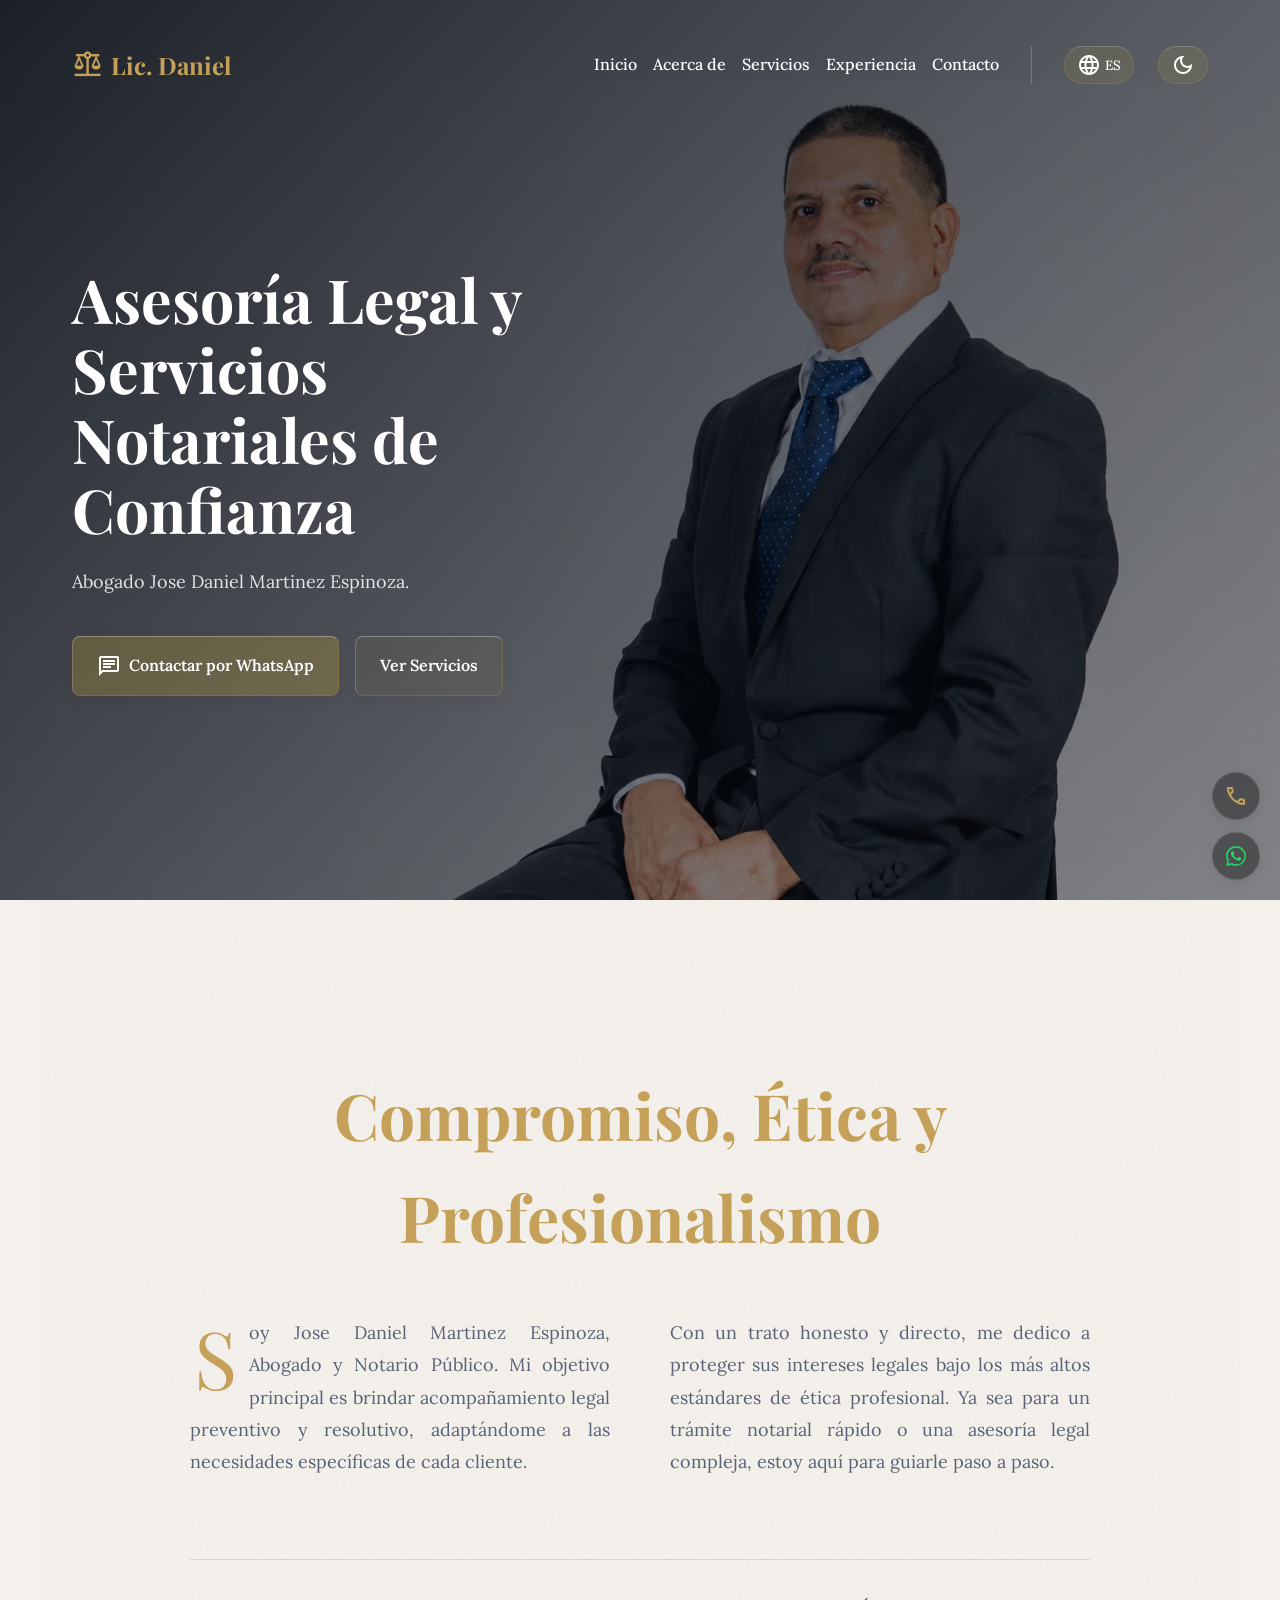
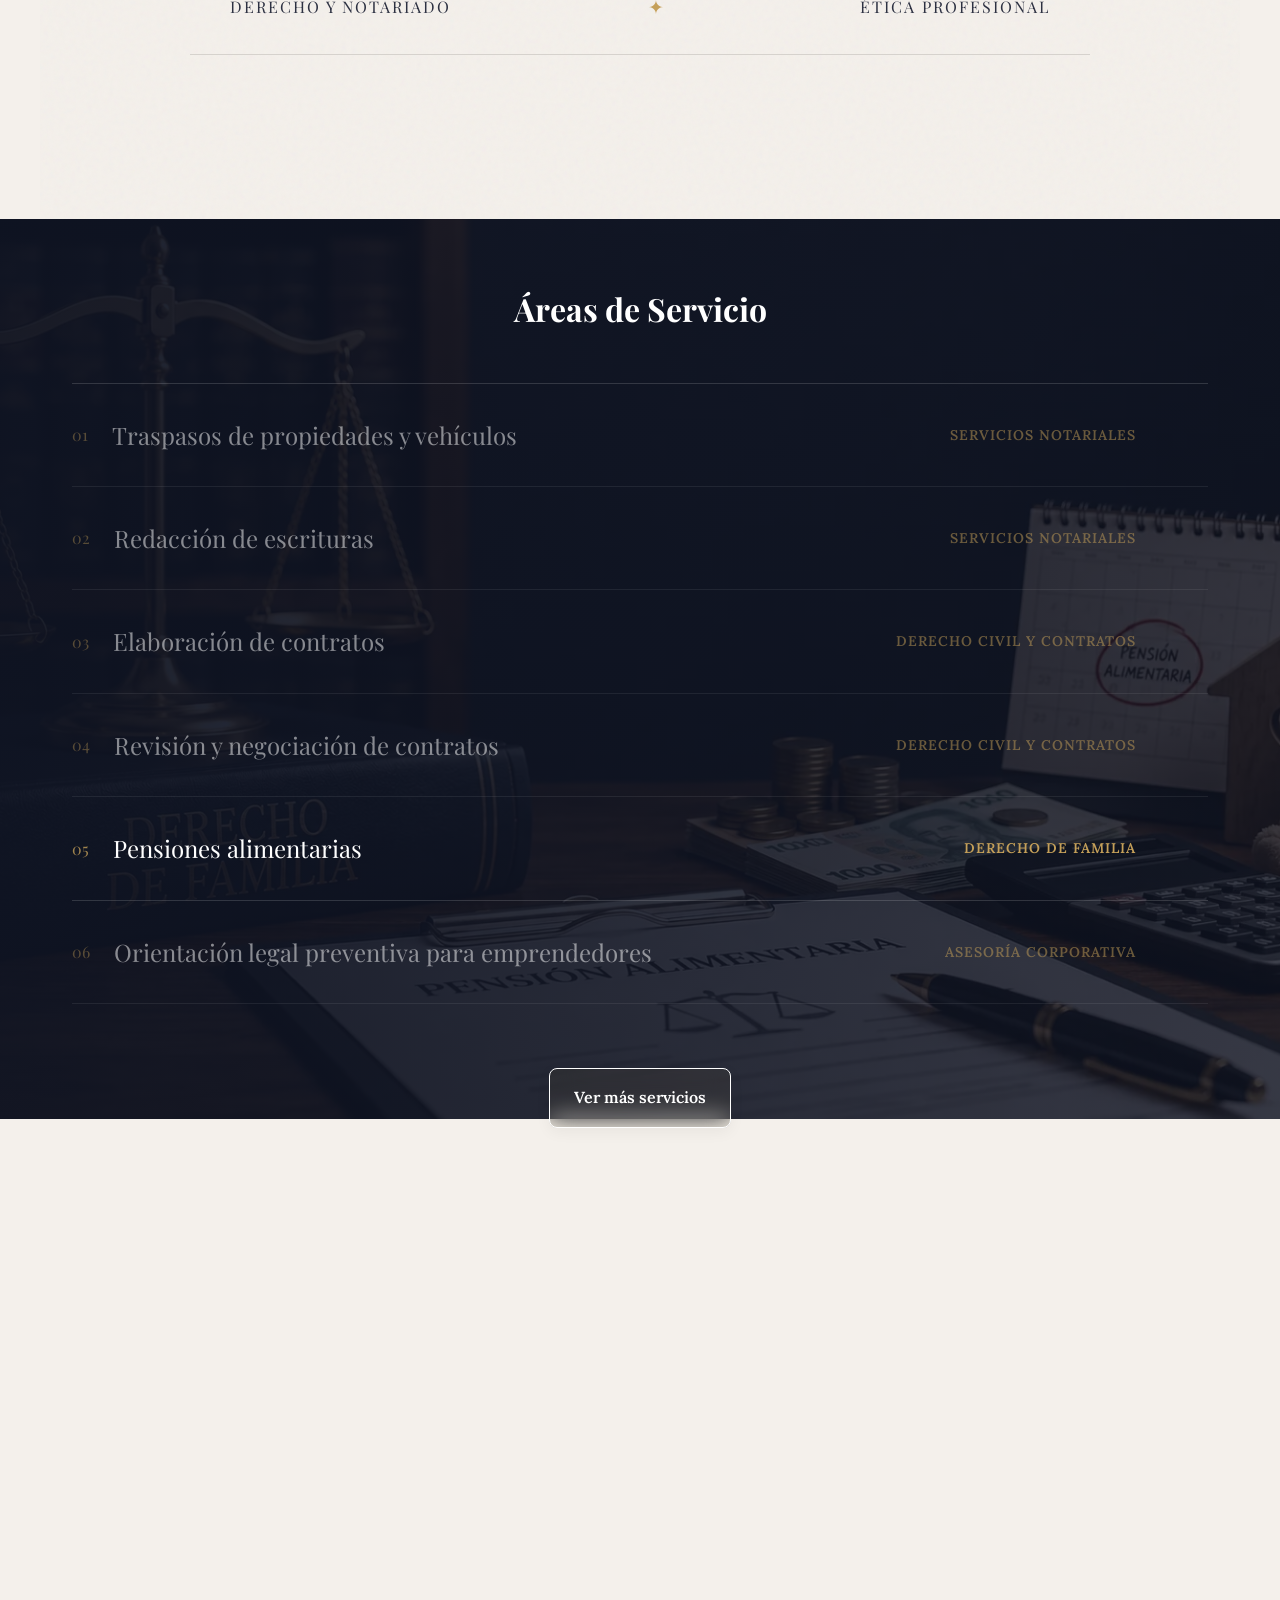
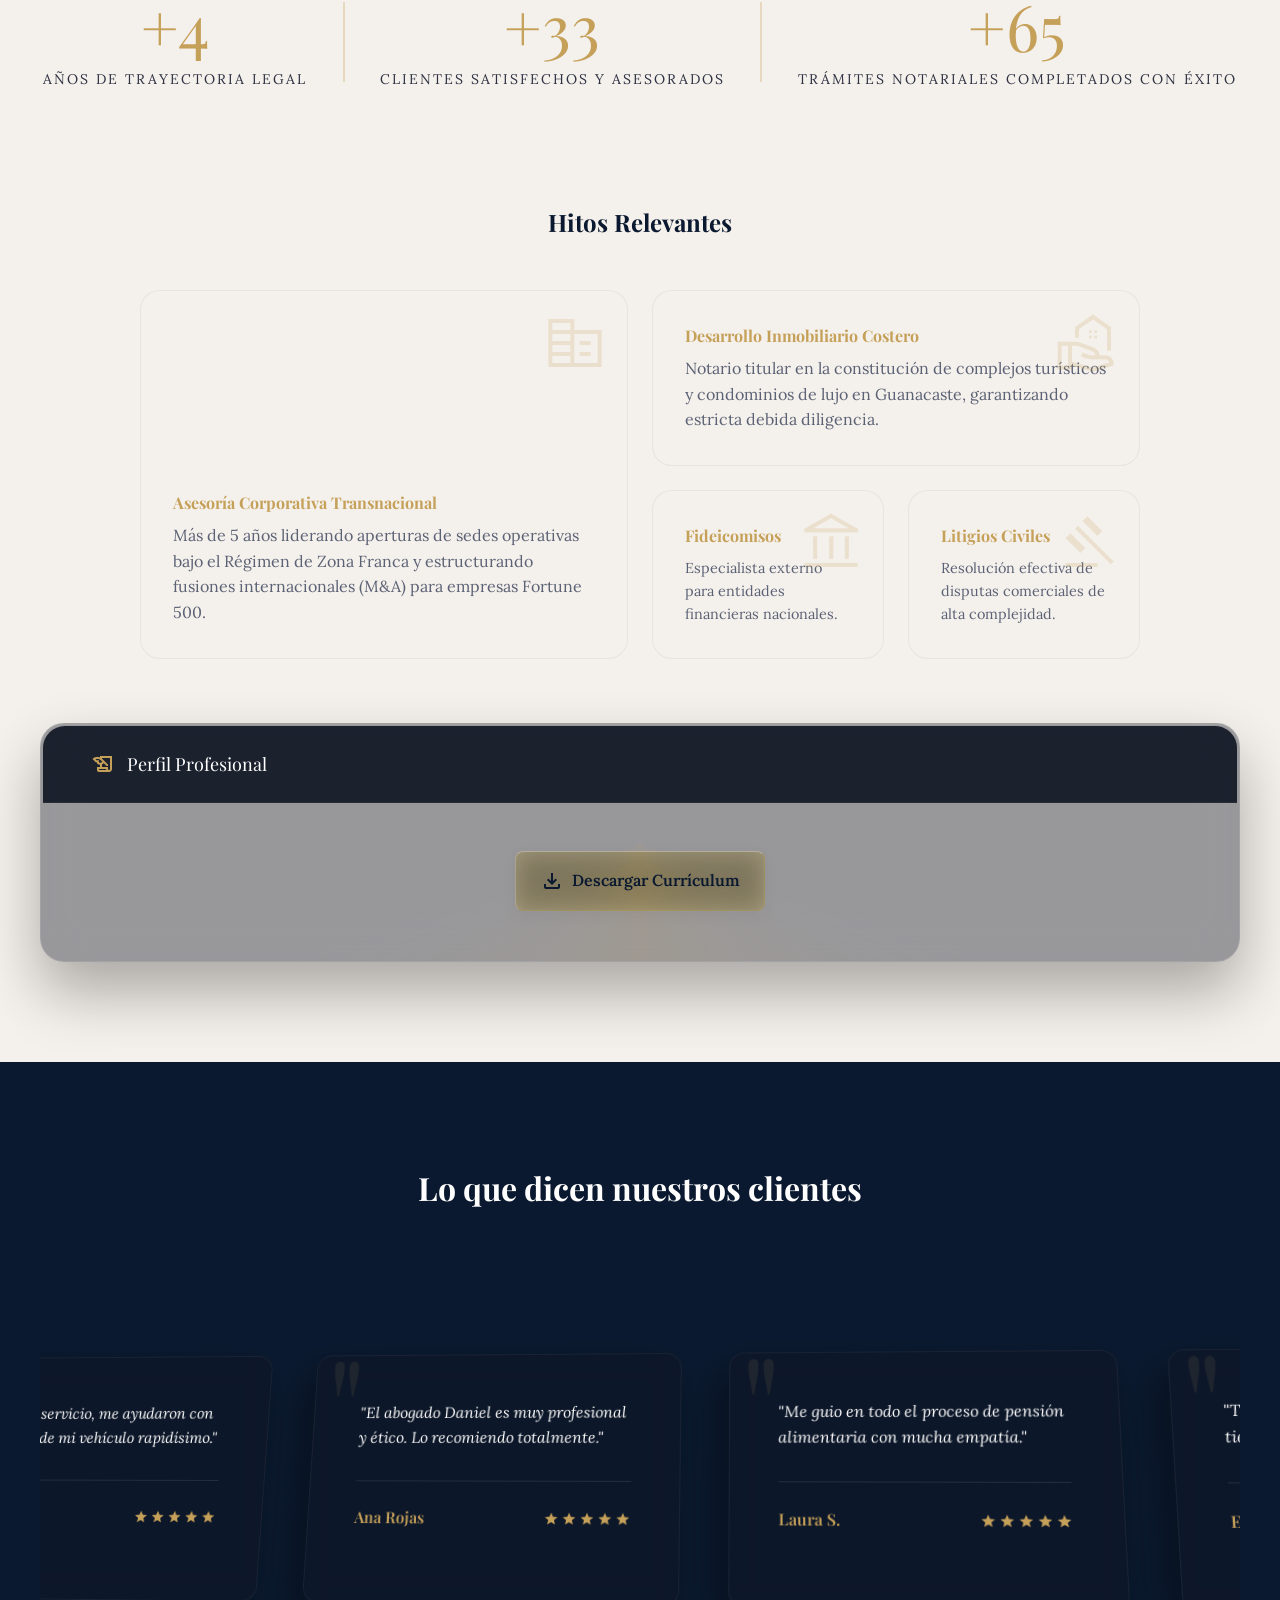
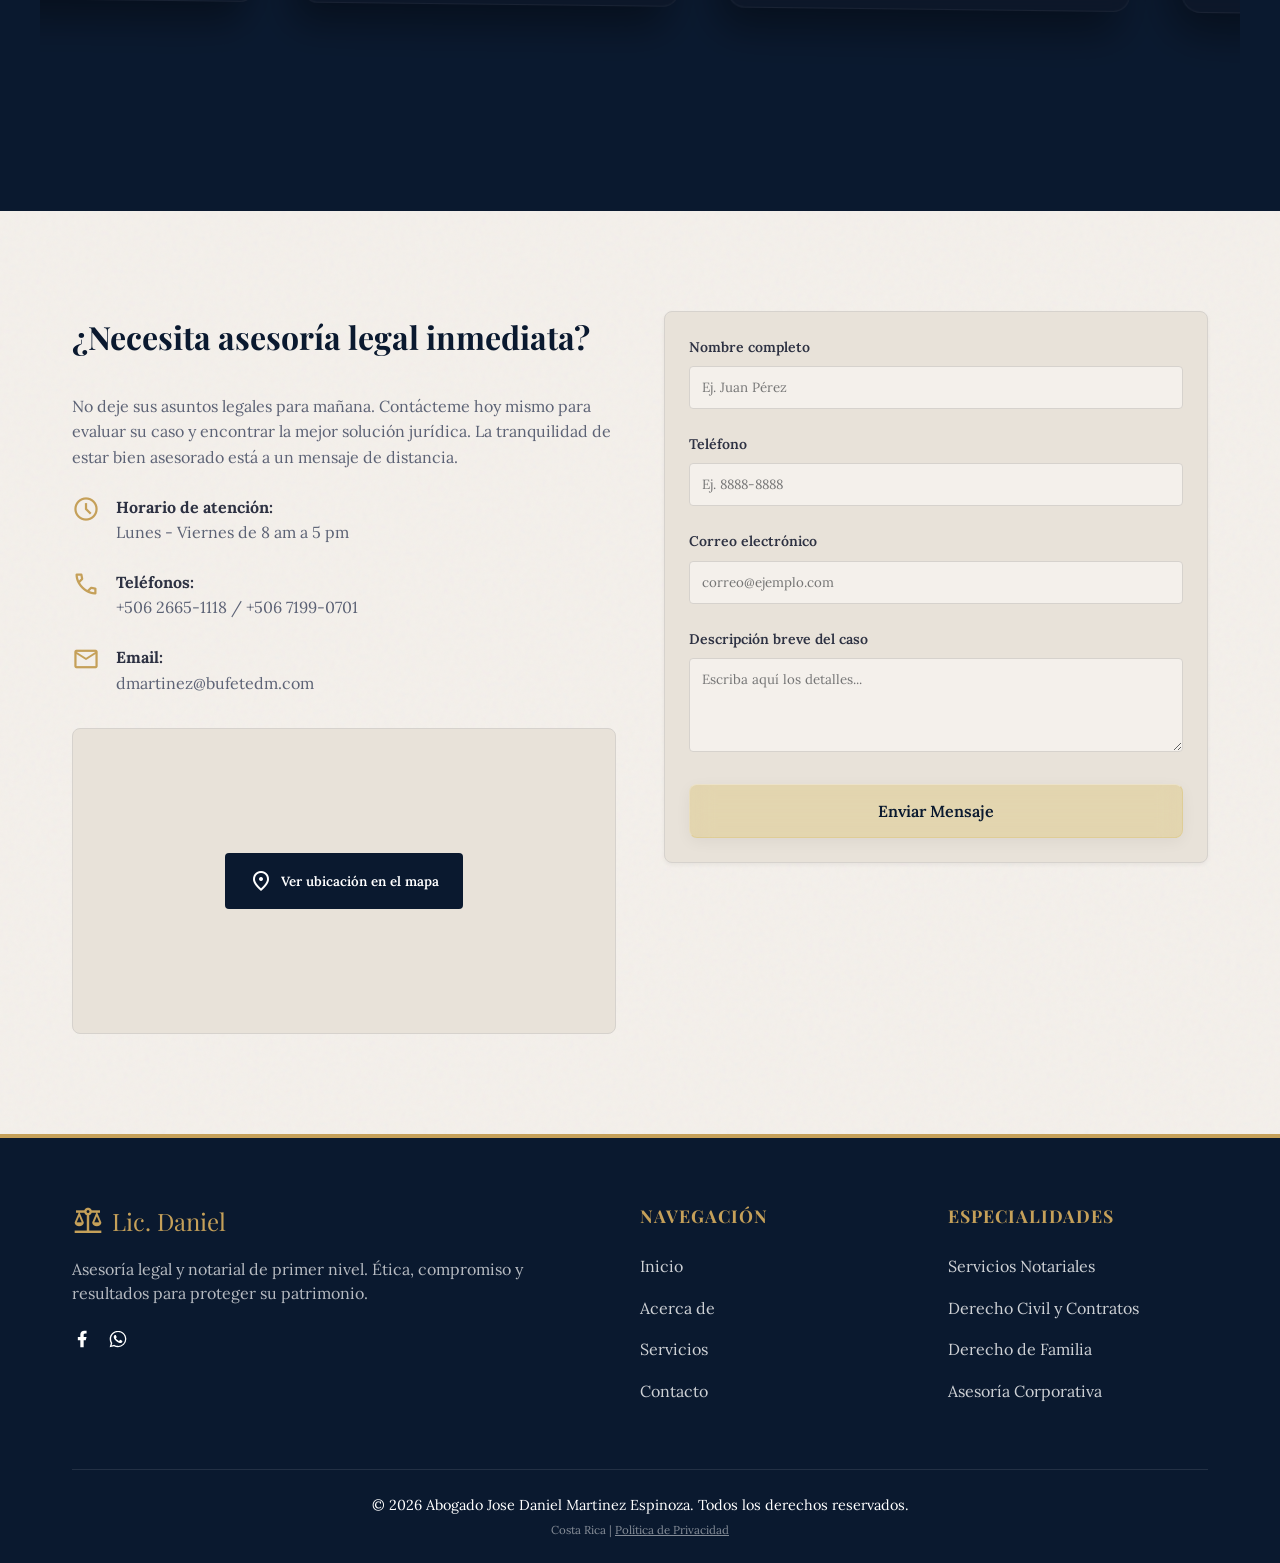
==== index.html @ 492fe818 "Corregir estrellitas de las reseñas para que salgan rellenas usando la fuente variable de Google Fon" ====
<!DOCTYPE html>
<html lang="es">

<head>
    <meta charset="UTF-8">
    <meta name="viewport" content="width=device-width, initial-scale=1.0">
    <title>Abogado Jose Daniel Martinez Espinoza | Asesoría Legal y Notariado</title>
    <meta name="description"
        content="Servicios legales y notariales en Costa Rica por el Abogado Jose Daniel Martinez Espinoza. Traspasos, escrituras, derecho civil y familia. ¡Contácteme!">

    <!-- Open Graph SEO -->
    <meta property="og:title" content="Abogado y Notario Jose Daniel Martinez Espinoza">
    <meta property="og:description"
        content="Proteja sus intereses legales con los más altos estándares de ética profesional. Contacte al Abogado Daniel Martinez.">
    <meta property="og:image"
        content="https://scontent.fsjo7-1.fna.fbcdn.net/v/t39.30808-6/474856702_8949769431736921_8229039322752511903_n.jpg?stp=dst-jpg_tt6&cstp=mx1125x1125&ctp=s1125x1125&_nc_cat=105&ccb=1-7&_nc_sid=6ee11a&_nc_ohc=Kv0HV882mikQ7kNvwFfyhOL&_nc_oc=AdqjPbt9KKECZo80kUgL-bbohjrknJ91vXPecjtyjXg7aLV1xp2Wb7c2aMDy4YSCLHNgRhJUH8GJaLsvr_KBJ7Ei&_nc_zt=23&_nc_ht=scontent.fsjo7-1.fna&_nc_gid=yaFBq7FsAvlXPokx6k9OfQ&_nc_ss=7b2a8&oh=00_Af9skig3BG_0HkrOuu82aLkBLot3b5RSE_-ttn14oAANYg&oe=6A446B80">
    <!-- Reemplazar con dominio final -->
    <meta property="og:url" content="https://nextwebsolucionescr.github.io/PaginaAbogadoDaniel1/">
    <meta property="og:type" content="website">

    <!-- Fonts: Playfair Display & Lora & Material Symbols -->
    <link rel="preconnect" href="https://fonts.googleapis.com">
    <link rel="preconnect" href="https://fonts.gstatic.com" crossorigin>
    <link
        href="https://fonts.googleapis.com/css2?family=Lora:wght@400;500;600;700&family=Playfair+Display:wght@400;500;600;700&display=swap"
        rel="stylesheet">
    <link rel="stylesheet"
        href="https://fonts.googleapis.com/css2?family=Material+Symbols+Outlined:opsz,wght,FILL,GRAD@24,400,0..1,0" />

    <!-- CSS -->
    <link rel="stylesheet" href="css/styles.css?v=40">
</head>

<body>
    <!-- Header / Navbar -->
    <header class="header">
        <div class="header__container container">
            <a href="index.html" class="header__logo">
                <span class="material-symbols-outlined logo-icon">balance</span>
                <span class="logo-text">Lic. Daniel</span>
            </a>

            <button class="header__menu-btn" id="mobile-menu-btn" aria-label="Abrir menú">
                <span class="material-symbols-outlined">menu</span>
            </button>

            <nav class="nav" id="main-nav">
                <ul class="nav__list">
                    <li class="nav__item"><a href="#inicio" class="nav__link" data-i18n="nav_home">Inicio</a></li>
                    <li class="nav__item"><a href="#acerca" class="nav__link" data-i18n="nav_about">Acerca de</a></li>
                    <li class="nav__item"><a href="#servicios" class="nav__link" data-i18n="nav_services">Servicios</a>
                    </li>
                    <li class="nav__item"><a href="#experiencia" class="nav__link"
                            data-i18n="nav_experience">Experiencia</a></li>
                    <li class="nav__item"><a href="#contacto" class="nav__link" data-i18n="nav_contact">Contacto</a>
                    </li>
                </ul>

                <div class="nav__controls">
                    <button class="btn-icon" id="lang-toggle" aria-label="Cambiar Idioma">
                        <span class="material-symbols-outlined">language</span>
                        <span class="lang-text" id="lang-text-display">ES</span>
                    </button>
                    <button class="btn-icon" id="theme-toggle" aria-label="Cambiar Tema">
                        <span class="material-symbols-outlined theme-icon" id="theme-icon">light_mode</span>
                    </button>
                </div>
            </nav>
        </div>
    </header>

    <main>
        <!-- Hero Section (Glassmorphism App Style) -->
        <section id="inicio" class="hero glass-hero">
            <div class="glass-hero__bg">
                <img src="resources/image/abogado.webp" alt="Abogado Jose Daniel Martinez Espinoza"
                    class="glass-hero__image">
                <div class="glass-hero__overlay"></div>
            </div>

            <div class="container glass-hero__container">
                <div class="glass-hero__card">
                    <h1 class="hero__title" data-i18n="hero_title">Asesoría Legal y Servicios Notariales de Confianza
                    </h1>
                    <p class="hero__subtitle" data-i18n="hero_subtitle">Abogado Jose Daniel Martinez Espinoza.</p>
                    <div class="hero__actions">
                        <a href="https://wa.me/50671990701?text=Hola,%20necesito%20asesor%C3%ADa%20legal."
                            target="_blank" class="btn btn--primary btn--whatsapp">
                            <span class="material-symbols-outlined">chat</span>
                            <span data-i18n="btn_whatsapp">Contactar por WhatsApp</span>
                        </a>
                        <a href="servicios.html" class="btn btn--outline" data-i18n="btn_view_services">Ver
                            Servicios</a>
                    </div>
                </div>
            </div>
        </section>

        <!-- Acerca de -->
        <section id="acerca" class="about section container">
            <div class="about__editorial">
                <h2 class="editorial__title reveal" data-i18n="about_title">Compromiso, Ética y Profesionalismo</h2>

                <div class="editorial__content reveal reveal-delay-1">
                    <p class="drop-cap" data-i18n="about_text_1">Soy Jose Daniel Martinez Espinoza, Abogado y Notario
                        Público. Mi objetivo principal es brindar acompañamiento legal preventivo y resolutivo,
                        adaptándome a las necesidades específicas de cada cliente.</p>
                    <p data-i18n="about_text_2">Con un trato honesto y directo, me dedico a proteger sus intereses
                        legales bajo los más altos estándares de ética profesional. Ya sea para un trámite notarial
                        rápido o una asesoría legal compleja, estoy aquí para guiarle paso a paso.</p>
                </div>

                <div class="editorial__footer reveal reveal-delay-2">
                    <span class="editorial__value" data-i18n="about_stat_1_desc">Especialidad en Derecho y
                        Notariado</span>
                    <span class="editorial__separator">✦</span>
                    <span class="editorial__value" data-i18n="about_stat_2_desc">Ética Profesional Absoluta</span>
                </div>
            </div>
        </section>

        <!-- Servicios (Preview) -->
        <section id="servicios" class="services section" style="position: relative; background-color: var(--color-bg);">

            <!-- Contenedor del fondo cambiante (Scroll) -->
            <div class="services-bg-container">
                <img src="resources/image/ServiciosNotariales-TraspasoDePropiedadesYVehiculos.webp" id="bg-01"
                    class="services-bg active" loading="lazy">
                <img src="resources/image/ServiciosNotariales-RedacciónDeEscrituras.webp" id="bg-02" class="services-bg"
                    loading="lazy">
                <img src="resources/image/DerechoCivilYContratos-ElaboraciónDeContratos.webp" id="bg-03"
                    class="services-bg" loading="lazy">
                <img src="resources/image/DerechoCivilYContratos-RevisiónYNegociaciónDeContratos.webp" id="bg-04"
                    class="services-bg" loading="lazy">
                <img src="resources/image/DerechoDeFamilia-Pensiones-Alimentarias.webp" id="bg-05" class="services-bg"
                    loading="lazy">
                <img src="resources/image/AsesoriaCorporativa-OrientaciónLegalPreventivaParaEmprendedores.webp"
                    id="bg-06" class="services-bg" loading="lazy">
                <div class="services-bg-overlay"></div>
            </div>

            <div class="container" style="position: relative; z-index: 2;">
                <h2 class="section__title text-center" data-i18n="services_title" style="color: #FFF;">Áreas de Servicio
                </h2>

                <div class="services-list" id="featured-services-container">

                    <div class="service-row reveal" data-bg-target="bg-01" onclick="openServiceModal('notarial_1')">
                        <span class="service-row__num">01</span>
                        <h3 class="service-row__title" data-i18n="serv_notarial_1_title">Traspasos de propiedades y
                            vehículos</h3>
                        <span class="service-row__category" data-i18n="cat_notarial">Servicios Notariales</span>
                        <span class="material-symbols-outlined service-row__arrow">arrow_forward</span>
                    </div>

                    <div class="service-row reveal" data-bg-target="bg-02" onclick="openServiceModal('notarial_2')">
                        <span class="service-row__num">02</span>
                        <h3 class="service-row__title" data-i18n="serv_notarial_2_title">Redacción de escrituras</h3>
                        <span class="service-row__category" data-i18n="cat_notarial">Servicios Notariales</span>
                        <span class="material-symbols-outlined service-row__arrow">arrow_forward</span>
                    </div>

                    <div class="service-row reveal" data-bg-target="bg-03" onclick="openServiceModal('civil_1')">
                        <span class="service-row__num">03</span>
                        <h3 class="service-row__title" data-i18n="serv_civil_1_title">Elaboración de contratos</h3>
                        <span class="service-row__category" data-i18n="cat_civil">Derecho Civil y Contratos</span>
                        <span class="material-symbols-outlined service-row__arrow">arrow_forward</span>
                    </div>

                    <div class="service-row reveal" data-bg-target="bg-04" onclick="openServiceModal('civil_2')">
                        <span class="service-row__num">04</span>
                        <h3 class="service-row__title" data-i18n="serv_civil_2_title">Revisión y negociación de
                            contratos</h3>
                        <span class="service-row__category" data-i18n="cat_civil">Derecho Civil y Contratos</span>
                        <span class="material-symbols-outlined service-row__arrow">arrow_forward</span>
                    </div>

                    <div class="service-row reveal" data-bg-target="bg-05" onclick="openServiceModal('familia_1')">
                        <span class="service-row__num">05</span>
                        <h3 class="service-row__title" data-i18n="serv_familia_1_title">Pensiones alimentarias</h3>
                        <span class="service-row__category" data-i18n="cat_family">Derecho de Familia</span>
                        <span class="material-symbols-outlined service-row__arrow">arrow_forward</span>
                    </div>

                    <div class="service-row reveal" data-bg-target="bg-06" onclick="openServiceModal('corporativa_1')">
                        <span class="service-row__num">06</span>
                        <h3 class="service-row__title" data-i18n="serv_corp_1_title">Orientación legal para
                            emprendedores</h3>
                        <span class="service-row__category" data-i18n="cat_corporate">Asesoría Corporativa</span>
                        <span class="material-symbols-outlined service-row__arrow">arrow_forward</span>
                    </div>

                </div>

                <div class="text-center"
                    style="margin-top: var(--spacing-2xl); margin-bottom: 30vh; padding-bottom: var(--spacing-xl);">
                    <a href="servicios.html" class="btn btn--primary btn--outline" data-i18n="btn_more_services"
                        style="border-color: #FFF; color: #FFF;">Ver más servicios</a>
                </div>
            </div>
        </section>

        <!-- Experiencia -->
        <section id="experiencia" class="experience section container">

            <div class="experience__stats-row reveal" id="counters-section">
                <div class="stat-item">
                    <span class="stat-item__number">+<span class="count" data-target="10">0</span></span>
                    <span class="stat-item__text" data-i18n="exp_years">Años de Trayectoria Legal</span>
                </div>
                <div class="stat-separator"></div>
                <div class="stat-item">
                    <span class="stat-item__number">+<span class="count" data-target="100">0</span></span>
                    <span class="stat-item__text" data-i18n="exp_clients">Clientes Satisfechos y Asesorados</span>
                </div>
                <div class="stat-separator"></div>
                <div class="stat-item">
                    <span class="stat-item__number">+<span class="count" data-target="200">0</span></span>
                    <span class="stat-item__text" data-i18n="exp_cases">Trámites Notariales Completados con Éxito</span>
                </div>
            </div>

            <!-- Experiencia Estilo Bento Grid -->
            <div class="bento-experience reveal reveal-delay-1" style="margin: var(--spacing-2xl) 0;">
                <h3 class="section__title text-center" style="font-size: var(--text-xl); margin-bottom: var(--spacing-xl);" data-i18n="exp_bento_title">Hitos Relevantes</h3>
                
                <div class="bento-grid">
                    <!-- Tarjeta Grande -->
                    <div class="bento-card bento-card--large">
                        <div class="bento-icon"><span class="material-symbols-outlined">corporate_fare</span></div>
                        <h4 style="color: var(--color-accent); margin-bottom: 8px;" data-i18n="exp_bento_corp_title">Asesoría Corporativa Transnacional</h4>
                        <p style="color: var(--color-text-muted);" data-i18n="exp_bento_corp_desc">Más de 5 años liderando aperturas de sedes operativas bajo el Régimen de Zona Franca y estructurando fusiones internacionales (M&A) para empresas Fortune 500.</p>
                    </div>

                    <!-- Tarjeta Mediana -->
                    <div class="bento-card bento-card--medium">
                        <div class="bento-icon"><span class="material-symbols-outlined">real_estate_agent</span></div>
                        <h4 style="color: var(--color-accent); margin-bottom: 8px;" data-i18n="exp_bento_real_title">Desarrollo Inmobiliario Costero</h4>
                        <p style="color: var(--color-text-muted);" data-i18n="exp_bento_real_desc">Notario titular en la constitución de complejos turísticos y condominios de lujo en Guanacaste, garantizando estricta debida diligencia.</p>
                    </div>

                    <!-- Tarjetas Pequeñas -->
                    <div class="bento-card bento-card--small">
                        <div class="bento-icon"><span class="material-symbols-outlined">account_balance</span></div>
                        <h4 style="color: var(--color-accent); margin-bottom: 8px;" data-i18n="exp_bento_bank_title">Fideicomisos</h4>
                        <p style="color: var(--color-text-muted); font-size: 0.9em;" data-i18n="exp_bento_bank_desc">Especialista externo para entidades financieras nacionales.</p>
                    </div>

                    <div class="bento-card bento-card--small">
                        <div class="bento-icon"><span class="material-symbols-outlined">gavel</span></div>
                        <h4 style="color: var(--color-accent); margin-bottom: 8px;" data-i18n="exp_bento_lit_title">Litigios Civiles</h4>
                        <p style="color: var(--color-text-muted); font-size: 0.9em;" data-i18n="exp_bento_lit_desc">Resolución efectiva de disputas comerciales de alta complejidad.</p>
                    </div>
                </div>
            </div>

            <div class="experience__pdf-wrapper reveal reveal-delay-2">
                <div class="glass-document">
                    <div class="glass-document__header">
                        <span class="material-symbols-outlined glass-document__icon">history_edu</span>
                        <h3 class="glass-document__title" data-i18n="exp_profile">Perfil Profesional</h3>
                    </div>
                    <div class="text-center" style="padding: var(--spacing-xl) 0; position: relative; z-index: 1;">
                        <a href="resources/pdflinkdin/Profile.pdf" target="_blank" class="btn btn--primary"
                            style="display: inline-flex; align-items: center; gap: 8px;"
                            data-i18n="btn_download_cv">
                            <span class="material-symbols-outlined">download</span>
                            Descargar Currículum
                        </a>
                    </div>
                </div>
            </div>
        </section>

        <!-- Testimonios -->
        <section class="testimonials section bg-dark text-white">
            <div class="container">
                <h2 class="section__title text-center" data-i18n="testimonials_title" style="color: white;">Lo que dicen
                    nuestros clientes</h2>
            </div>

            <!-- El slider va fuera del container para ser verdaderamente full-width sin verse recortado por overflow: hidden -->
            <div class="testimonials__slider container-3d">
                <div class="testimonials__3d-wrapper">
                    <div class="testimonials__track" id="testimonial-track">
                        <!-- Generados dinamicamente por JS -->
                    </div>
                </div>
            </div>
        </section>

        <!-- Contacto -->
        <section id="contacto" class="contact section">
            <div class="container">
                <div class="contact__grid">
                    <div class="contact__info">
                        <h2 class="section__title" data-i18n="contact_title">¿Necesita asesoría legal inmediata?</h2>
                        <p class="contact__desc" data-i18n="contact_desc">No deje sus asuntos legales para mañana.
                            Contácteme hoy mismo para evaluar su caso y encontrar la mejor solución jurídica. La
                            tranquilidad de estar bien asesorado está a un mensaje de distancia.</p>

                        <ul class="contact__list">
                            <li>
                                <span class="material-symbols-outlined">schedule</span>
                                <div>
                                    <strong data-i18n="contact_hours_title">Horario de atención:</strong>
                                    <span data-i18n="contact_hours_text">Lunes - Viernes de 8 am a 5 pm</span>
                                </div>
                            </li>
                            <li>
                                <span class="material-symbols-outlined">call</span>
                                <div>
                                    <strong data-i18n="contact_phones_title">Teléfonos:</strong>
                                    <span>+506 2665-1118 / +506 7199-0701</span>
                                </div>
                            </li>
                            <li>
                                <span class="material-symbols-outlined">mail</span>
                                <div>
                                    <strong data-i18n="contact_email_title">Email:</strong>
                                    <span>dmartinez@bufetedm.com</span>
                                </div>
                            </li>
                        </ul>


                        <div class="map-wrapper" id="map-container">
                            <button class="btn-facade-map" id="load-map-btn">
                                <span class="material-symbols-outlined">location_on</span> <span
                                    data-i18n="btn_load_map">Ver ubicación en el mapa</span>
                            </button>
                            <!-- El iframe se inyectara aqui -->
                        </div>
                    </div>

                    <div class="contact__form-wrapper">
                        <form class="form" id="contact-form">
                            <div class="form__group">
                                <label for="name" data-i18n="form_name">Nombre completo</label>
                                <input type="text" id="name" required data-i18n-placeholder="form_name_ph"
                                    placeholder="Nombre">
                            </div>
                            <div class="form__group">
                                <label for="phone" data-i18n="form_phone">Teléfono</label>
                                <input type="tel" id="phone" required data-i18n-placeholder="form_phone_ph"
                                    placeholder="Teléfono">
                            </div>
                            <div class="form__group">
                                <label for="email" data-i18n="form_email">Correo electrónico</label>
                                <input type="email" id="email" required data-i18n-placeholder="form_email_ph"
                                    placeholder="Correo">
                            </div>
                            <div class="form__group">
                                <label for="message" data-i18n="form_message">Descripción breve del caso</label>
                                <textarea id="message" rows="4" required data-i18n-placeholder="form_message_ph"
                                    placeholder="Mensaje"></textarea>
                            </div>
                            <button type="button" class="btn btn--primary w-100" data-i18n="btn_send">Enviar
                                Mensaje</button>
                        </form>
                    </div>
                </div>
            </div>
        </section>
    </main>

    <!-- Footer -->
    <footer class="footer">
        <div class="container">
            <div class="footer__grid">
                <!-- Brand Column -->
                <div class="footer__brand">
                    <a href="index.html" class="footer__logo">
                        <span class="material-symbols-outlined logo-icon" style="color: var(--color-accent); font-size: 2rem;">balance</span>
                        <span class="logo-text" style="font-family: var(--font-heading); color: var(--color-text-inverse); font-size: 1.5rem; margin-left: 8px;">Lic. Daniel</span>
                    </a>
                    <p style="color: rgba(255,255,255,0.7); margin-top: var(--spacing-sm); margin-bottom: var(--spacing-md); line-height: 1.5;" data-i18n="footer_desc">
                        Asesoría legal y notarial de primer nivel. Ética, compromiso y resultados para proteger su patrimonio.
                    </p>
                    <div class="footer__socials" style="justify-content: flex-start; margin-top: 0;">
                        <a href="https://www.facebook.com/josedaniel.martinezespinoza.5?locale=es_LA" target="_blank" aria-label="Facebook">
                            <svg viewBox="0 0 24 24" width="20" height="20" fill="currentColor"><path d="M14 13.5h2.5l1-4H14v-2c0-1.03 0-2 2-2h1.5V2.14c-.326-.043-1.557-.14-2.857-.14C11.928 2 10 3.657 10 6.7v2.8H7v4h3V22h4v-8.5z" /></svg>
                        </a>
                        <a href="https://wa.me/50671990701" target="_blank" aria-label="WhatsApp">
                            <svg viewBox="0 0 24 24" width="20" height="20" fill="currentColor"><path d="M12.031 2C6.502 2 2.016 6.48 2.016 11.996c0 1.768.463 3.492 1.343 5.008L2 22l5.127-1.341c1.464.815 3.125 1.246 4.843 1.246h.001A10.003 10.003 0 0 0 22 12c0-5.526-4.48-10-10-10zh-.001zm-.022 18.232h-.002c-1.488 0-2.95-.398-4.227-1.152l-.304-.179-3.136.822.836-3.058-.198-.313A8.324 8.324 0 0 1 3.738 12c0-4.6 3.743-8.341 8.344-8.341 4.6 0 8.342 3.744 8.342 8.345 0 4.603-3.743 8.347-8.343 8.347z"/><path d="M16.666 13.916c-.254-.127-1.516-.749-1.75-.835-.235-.084-.405-.127-.577.127-.172.253-.665.834-.814 1.004-.15.17-.301.19-.554.062a6.762 6.762 0 0 1-1.998-1.229 7.422 7.422 0 0 1-1.378-1.721c-.15-.253-.016-.39.11-.518.114-.114.254-.296.38-.445.127-.147.17-.252.254-.423.085-.168.043-.316-.021-.444-.063-.127-.576-1.393-.789-1.905-.208-.5-.417-.433-.576-.441-.15-.008-.322-.01-.493-.01-.17 0-.448.064-.682.317-.234.254-.897.876-.897 2.138s.92 2.477 1.047 2.648c.127.168 1.802 2.75 4.364 3.852 2.562 1.103 2.562.735 3.028.692.466-.041 1.516-.62 1.728-1.218.213-.599.213-1.112.15-1.219-.063-.105-.233-.168-.487-.296z"/></svg>
                        </a>
                    </div>
                </div>

                <!-- Links Column -->
                <div class="footer__links-col">
                    <h4 class="footer__title" data-i18n="footer_nav_title">Navegación</h4>
                    <ul class="footer__links">
                        <li><a href="index.html#inicio" data-i18n="nav_home">Inicio</a></li>
                        <li><a href="index.html#acerca" data-i18n="nav_about">Acerca de</a></li>
                        <li><a href="servicios.html" data-i18n="nav_services">Servicios</a></li>
                        <li><a href="index.html#contacto" data-i18n="nav_contact">Contacto</a></li>
                    </ul>
                </div>

                <!-- Services Column -->
                <div class="footer__links-col">
                    <h4 class="footer__title" data-i18n="footer_serv_title">Especialidades</h4>
                    <ul class="footer__links">
                        <li><a href="servicios.html" data-i18n="cat_notarial">Servicios Notariales</a></li>
                        <li><a href="servicios.html" data-i18n="cat_civil">Derecho Civil y Contratos</a></li>
                        <li><a href="servicios.html" data-i18n="cat_family">Derecho de Familia</a></li>
                        <li><a href="servicios.html" data-i18n="cat_corporate">Asesoría Corporativa</a></li>
                    </ul>
                </div>
            </div>
            
            <div class="footer__bottom">
                <p>&copy; 2026 Abogado Jose Daniel Martinez Espinoza. <span data-i18n="footer_rights">Todos los derechos reservados.</span></p>
                <p style="color: rgba(255,255,255,0.5); font-size: 0.8em; margin-top: 4px;">Costa Rica | <a href="politica-privacidad.html" style="color: inherit; text-decoration: underline;" data-i18n="privacy_title">Política de Privacidad</a></p>
            </div>
        </div>
    </footer>

    <!-- Floating Buttons -->
    <div class="floating-btns">
        <a href="tel:+50626651118" class="float-btn float-btn--phone" aria-label="Llamar">
            <span class="material-symbols-outlined">call</span>
        </a>
        <a href="https://wa.me/50671990701" target="_blank" class="float-btn float-btn--whatsapp" aria-label="WhatsApp">
            <svg viewBox="0 0 24 24" width="24" height="24" fill="currentColor">
                <path
                    d="M12.031 2C6.502 2 2.016 6.48 2.016 11.996c0 1.768.463 3.492 1.343 5.008L2 22l5.127-1.341c1.464.815 3.125 1.246 4.843 1.246h.001A10.003 10.003 0 0 0 22 12c0-5.526-4.48-10-10-10zh-.001zm-.022 18.232h-.002c-1.488 0-2.95-.398-4.227-1.152l-.304-.179-3.136.822.836-3.058-.198-.313A8.324 8.324 0 0 1 3.738 12c0-4.6 3.743-8.341 8.344-8.341 4.6 0 8.342 3.744 8.342 8.345 0 4.603-3.743 8.347-8.343 8.347z" />
                <path
                    d="M16.666 13.916c-.254-.127-1.516-.749-1.75-.835-.235-.084-.405-.127-.577.127-.172.253-.665.834-.814 1.004-.15.17-.301.19-.554.062a6.762 6.762 0 0 1-1.998-1.229 7.422 7.422 0 0 1-1.378-1.721c-.15-.253-.016-.39.11-.518.114-.114.254-.296.38-.445.127-.147.17-.252.254-.423.085-.168.043-.316-.021-.444-.063-.127-.576-1.393-.789-1.905-.208-.5-.417-.433-.576-.441-.15-.008-.322-.01-.493-.01-.17 0-.448.064-.682.317-.234.254-.897.876-.897 2.138s.92 2.477 1.047 2.648c.127.168 1.802 2.75 4.364 3.852 2.562 1.103 2.562.735 3.028.692.466-.041 1.516-.62 1.728-1.218.213-.599.213-1.112.15-1.219-.063-.105-.233-.168-.487-.296z" />
            </svg>
        </a>
    </div>

    <!-- Modal para Servicios -->
    <div id="service-modal" class="modal" aria-hidden="true">
        <div class="modal__overlay" onclick="closeServiceModal()"></div>
        <div class="modal__content">
            <button class="modal__close" onclick="closeServiceModal()" aria-label="Cerrar modal">
                <span class="material-symbols-outlined">close</span>
            </button>
            <div class="modal__body" id="modal-body">
                <!-- Inyectado por JS -->
            </div>
        </div>
    </div>

    <script src="js/i18n.js?v=14"></script>
    <script src="js/main.js?v=14"></script>
</body>

</html>
---- css/styles.css ----
/* ==========================================================================
   Variables y Configuración Base (BEM & Mobile First)
   ========================================================================== */
:root {
    /* Paleta de Colores Principal */
    --color-primary: #0A192F; /* Azul marino profundo */
    --color-primary-light: #112240;
    --color-accent: #C5A059; /* Dorado suave / Beige */
    --color-accent-hover: #D4AF6A;
    
    /* Colores Neutros (Modo Claro - Textura Papel/Marfil) */
    --color-bg: #F4F0EB;
    --color-bg-light: #E8E2D9;
    --color-text: #2D3142; /* Azul muy oscuro/Gris */
    --color-text-muted: #5C6275;
    --color-border: #D6D2CD;
    --bg-texture: url("data:image/svg+xml,%3Csvg viewBox='0 0 200 200' xmlns='http://www.w3.org/2000/svg'%3E%3Cfilter id='noiseFilter'%3E%3CfeTurbulence type='fractalNoise' baseFrequency='0.85' numOctaves='3' stitchTiles='stitch'/%3E%3C/filter%3E%3Crect width='100%25' height='100%25' filter='url(%23noiseFilter)' opacity='0.04'/%3E%3C/svg%3E");
    
    /* Colores Dinámicos de Componentes */
    --color-btn-text: var(--color-primary); /* Texto oscuro en modo claro para contraste */

    /* Tipografía */
    --font-primary: 'Lora', serif;
    --font-heading: 'Playfair Display', serif;
    --text-base: 1rem;       /* 16px */
    --text-sm: 0.875rem;     /* 14px */
    --text-lg: 1.125rem;     /* 18px */
    --text-xl: 1.5rem;       /* 24px */
    --text-2xl: 2rem;        /* 32px */
    --text-3xl: 2.5rem;      /* 40px */
    
    /* Espaciado */
    --spacing-xs: 0.5rem;    /* 8px */
    --spacing-sm: 1rem;      /* 16px */
    --spacing-md: 1.5rem;    /* 24px */
    --spacing-lg: 2rem;      /* 32px */
    --spacing-xl: 3rem;      /* 48px */
    --spacing-2xl: 4rem;     /* 64px */

    /* Otros */
    --radius-sm: 4px;
    --radius-md: 8px;
    --radius-lg: 16px;
    --transition-fast: 0.2s ease;
    --transition-normal: 0.3s ease;
    --shadow-sm: 0 2px 4px rgba(0,0,0,0.05);
    --shadow-md: 0 4px 8px rgba(0,0,0,0.1);
    --shadow-lg: 0 8px 16px rgba(0,0,0,0.15);
}

/* ==========================================================================
   Modo Oscuro (Dark Mode)
   ========================================================================== */
body.dark-mode {
    --color-bg: #0B0B0B;
    --color-bg-light: #1A1A1A;
    --color-text: #F0F0F0;
    --color-text-muted: #A0A0A0;
    --color-border: #333333;
    --color-btn-text: var(--color-accent); /* Texto dorado en modo oscuro */
    --shadow-sm: 0 2px 4px rgba(0,0,0,0.3);
    --bg-texture: none;
    --shadow-md: 0 4px 8px rgba(0,0,0,0.4);
    --shadow-lg: 0 8px 16px rgba(0,0,0,0.5);
}

/* ==========================================================================
   Reset y Estilos Generales
   ========================================================================== */
*, *::before, *::after {
    box-sizing: border-box;
    margin: 0;
    padding: 0;
}

html {
    scroll-behavior: smooth;
}

body {
    width: 100%;
    font-family: var(--font-primary);
    font-size: var(--text-base);
    line-height: 1.6;
    color: var(--color-text);
    background-color: var(--color-bg);
    transition: background-color var(--transition-normal), color var(--transition-normal);
}

h1, h2, h3, h4, h5, h6, .section__title, .hero__title, .header__logo {
    font-family: var(--font-heading);
}

img {
    max-width: 100%;
    height: auto;
    display: block;
}

a {
    color: var(--color-accent);
    text-decoration: none;
    transition: color var(--transition-fast);
}

a:hover {
    color: var(--color-accent-hover);
}

ul {
    list-style: none;
}

/* Textura para secciones específicas en modo claro */
.about, .bento, .contact {
    background-image: var(--bg-texture);
}

/* Utilidades */
.container {
    width: 100%;
    padding: 0 var(--spacing-md); /* Más respiro lateral en móvil (24px en lugar de 16px) */
    margin: 0 auto;
}

.text-center { text-align: center; }
.bg-light { background-color: var(--color-bg-light); }
.bg-dark { background-color: var(--color-primary); color: #FFF; }
.text-white { color: #FFF !important; }
.overflow-hidden { overflow: hidden; }
.w-100 { width: 100%; }

.section {
    padding: var(--spacing-2xl) 0; /* Más respiro vertical entre secciones en móvil (64px) */
}

.section__title {
    font-size: var(--text-2xl);
    font-weight: 700;
    margin-bottom: var(--spacing-lg);
    color: var(--color-primary);
}

body.dark-mode .section__title {
    color: var(--color-accent);
}

/* ==========================================================================
   Botones
   ========================================================================== */
.btn {
    display: inline-flex;
    align-items: center;
    justify-content: center;
    gap: var(--spacing-xs);
    padding: var(--spacing-sm) var(--spacing-md);
    border-radius: var(--radius-md);
    font-weight: 600;
    cursor: pointer;
    transition: all var(--transition-fast);
    font-family: var(--font-primary);
    font-size: var(--text-base);

    /* Estilo Glassmorphism Sutil Dorado */
    background: rgba(212, 175, 55, 0.15); /* Fondo dorado translúcido */
    backdrop-filter: blur(12px);
    -webkit-backdrop-filter: blur(12px);
    border: 1px solid rgba(212, 175, 55, 0.2); /* Borde sutil dorado */
    border-top: 1px solid rgba(255, 255, 255, 0.3); /* Brillo superior (efecto cristal) */
    border-left: 1px solid rgba(255, 255, 255, 0.2); /* Brillo izquierdo */
    box-shadow: 0 4px 15px rgba(0, 0, 0, 0.05);
    color: var(--color-btn-text); /* Dinámico: oscuro en modo claro, dorado en oscuro */
}

.btn:hover {
    background: rgba(212, 175, 55, 0.25);
    transform: translateY(-2px);
    box-shadow: 0 6px 20px rgba(212, 175, 55, 0.15);
}

.btn--primary {
    background: rgba(212, 175, 55, 0.25);
    color: var(--color-btn-text);
}
.btn--primary:hover {
    background: rgba(212, 175, 55, 0.35);
}

/* Secciones siempre oscuras (Hero y Footer) */
.glass-hero, .services-hero {
    --color-btn-text: #FFFFFF;
}

.footer {
    --color-btn-text: var(--color-accent);
}

.btn--secondary {
    background: rgba(255, 255, 255, 0.1);
    color: #FFF;
    border: 1px solid rgba(255, 255, 255, 0.2);
    border-top: 1px solid rgba(255, 255, 255, 0.4);
}
.btn--secondary:hover {
    background: rgba(255, 255, 255, 0.2);
    color: #FFF;
}

.btn--outline {
    background: rgba(212, 175, 55, 0.05);
}
.btn--outline:hover {
    background: rgba(212, 175, 55, 0.15);
}

.btn--whatsapp:hover {
    background: rgba(37, 211, 102, 0.4);
    border-color: rgba(37, 211, 102, 0.5);
    box-shadow: 0 6px 20px rgba(37, 211, 102, 0.2);
    color: #000000;
}

.btn-icon {
    border: none;
    color: inherit;
    cursor: pointer;
    display: flex;
    align-items: center;
    gap: 4px;
    font-family: inherit;
    font-weight: 500;
    
    /* Glassmorphism Pill */
    padding: 6px 12px;
    border-radius: 20px;
    background: rgba(212, 175, 55, 0.1);
    backdrop-filter: blur(10px);
    -webkit-backdrop-filter: blur(10px);
    border: 1px solid rgba(212, 175, 55, 0.2);
    border-top: 1px solid rgba(255, 255, 255, 0.2);
    transition: all var(--transition-fast);
}

.btn-icon:hover {
    background: rgba(212, 175, 55, 0.25);
    border-color: rgba(212, 175, 55, 0.4);
    box-shadow: 0 4px 12px rgba(212, 175, 55, 0.15);
    color: var(--color-accent);
}

/* ==========================================================================
   Componentes (Mobile First)
   ========================================================================== */

/* Header & Nav */
.header {
    position: fixed;
    top: 0;
    left: 50%;
    transform: translateX(-50%);
    width: 100%;
    background-color: transparent;
    color: #FFF;
    z-index: 1000;
    transition: all var(--transition-normal);
}

.header.header--scrolled {
    background: rgba(244, 240, 235, 0.95); /* Light mode glass */
    backdrop-filter: blur(12px);
    -webkit-backdrop-filter: blur(12px);
    color: var(--color-text); /* Adopta el color oscuro del texto en light mode */
    box-shadow: 0 4px 30px rgba(0, 0, 0, 0.05);
    border-bottom: 1px solid rgba(0, 0, 0, 0.05);
    top: 0;
    max-width: 100%;
    padding: 0 5%;
}

body.dark-mode .header.header--scrolled {
    background: rgba(11, 11, 11, 0.95); /* Dark mode glass */
    color: #FFF;
    border-bottom: 1px solid rgba(255, 255, 255, 0.05);
}

.header--hidden {
    transform: translateX(-50%) translateY(calc(-100% - 50px)); /* Sube y oculta el navbar, considerando el top */
}

.header__container {
    display: flex;
    justify-content: space-between;
    align-items: center;
    height: 70px;
}

.header__logo {
    font-size: var(--text-xl);
    font-weight: 700;
    color: var(--color-accent);
    display: flex;
    align-items: center;
    gap: 8px;
}

.logo-text {
    display: none; /* Oculto en móviles */
}

.logo-icon {
    font-size: 1.3em;
    font-variation-settings: 'FILL' 1, 'wght' 400; /* Hace que el icono esté relleno y más sólido */
}

.header__menu-btn {
    background: transparent;
    border: none;
    color: inherit;
    cursor: pointer;
    display: flex;
}

/* Navigation - Mobile Default (Minimalist Redesign) */
.nav {
    position: absolute;
    top: calc(100% + 10px); /* Un poco separado de la barra para que flote */
    left: 0;
    width: 100%;
    color: var(--color-text);
    display: flex;
    flex-direction: column;
    padding: var(--spacing-xl) var(--spacing-lg); /* Padding normal (sin el extra de 60px) */
    
    /* Animación minimalista */
    opacity: 0;
    transform: translateY(-10px);
    pointer-events: none;
    transition: opacity 0.3s ease, transform 0.3s ease;
    border: none;
    box-shadow: none;
    background: transparent;
}

/* Contenedor glassmorphism redondeado */
.nav::before {
    content: '';
    position: absolute;
    top: 0;
    left: 0;
    width: 100%;
    height: 100%;
    z-index: -1;
    border-radius: 20px; /* Bordes redondeados */
    
    background: rgba(244, 240, 235, 0.85); /* Un poco más transparente para el efecto cristal */
    backdrop-filter: blur(16px);
    -webkit-backdrop-filter: blur(16px);
    
    /* Efecto premium Glassmorphism */
    border: 1px solid rgba(255, 255, 255, 0.5); /* Borde sutil claro */
    box-shadow: 0 10px 40px rgba(0, 0, 0, 0.1); /* Sombra suave para que flote */
}

body.dark-mode .nav {
    color: #FFF;
}

body.dark-mode .nav::before {
    background: rgba(11, 11, 11, 0.85);
    border: 1px solid rgba(255, 255, 255, 0.05); /* Borde muy sutil para modo oscuro */
    box-shadow: 0 10px 40px rgba(0, 0, 0, 0.4); /* Sombra más fuerte */
}

.nav.is-open {
    opacity: 1;
    transform: translateY(0);
    pointer-events: auto;
}

.nav__list {
    display: flex;
    flex-direction: column;
    gap: var(--spacing-sm);
    margin-bottom: var(--spacing-sm);
}

.nav__link {
    color: inherit;
    font-weight: 500;
    display: block;
    padding: var(--spacing-xs) 0;
}

.nav__link:hover {
    color: var(--color-accent);
}

.nav__controls {
    display: flex;
    gap: var(--spacing-md);
    border-top: 1px solid rgba(255,255,255,0.1);
    padding-top: var(--spacing-sm);
}

/* Hero Section (Glassmorphism App Style) */
.glass-hero {
    position: relative;
    min-height: 100vh;
    display: flex;
    align-items: center;
    overflow: hidden;
}

.glass-hero__bg {
    position: absolute;
    top: 0;
    left: 0;
    width: 100%;
    height: 100%;
    z-index: 0;
}

.glass-hero__image {
    width: 100%;
    height: 100%;
    object-fit: cover;
    object-position: 70% top;
}

.glass-hero__overlay {
    position: absolute;
    top: 0;
    left: 0;
    width: 100%;
    height: 100%;
    background: linear-gradient(135deg, rgba(6, 11, 19, 0.9) 0%, rgba(6, 11, 19, 0.4) 100%);
}

[data-theme="light"] .glass-hero__overlay {
    background: linear-gradient(135deg, rgba(255, 255, 255, 0.8) 0%, rgba(255, 255, 255, 0.2) 100%);
}

.glass-hero__container {
    position: relative;
    z-index: 2;
    width: 100%;
    padding-top: 80px;
    display: flex;
    justify-content: center;
}

.glass-hero__card {
    width: 100%;
    max-width: 550px;
    color: #FFF;
    display: flex;
    flex-direction: column;
    gap: var(--spacing-md);
}

[data-theme="light"] .glass-hero__card {
    color: var(--color-primary);
}

.glass-hero__card .hero__title {
    font-size: var(--text-3xl);
    line-height: 1.15;
    font-weight: 700;
}

.glass-hero__card .hero__subtitle {
    font-size: var(--text-lg);
    color: rgba(255,255,255,0.85);
}

[data-theme="light"] .glass-hero__card .hero__subtitle {
    color: var(--color-primary-light);
}

.glass-hero__card .hero__actions {
    display: flex;
    flex-direction: column;
    gap: var(--spacing-sm);
    margin-top: var(--spacing-sm);
}





/* About Section */
/* About Section (Editorial Layout) */
.about__editorial {
    display: flex;
    flex-direction: column;
    align-items: center;
    max-width: 900px;
    margin: 0 auto;
    text-align: center;
    padding: var(--spacing-xl) 0;
}

.editorial__title {
    width: 100%;
    font-size: var(--text-2xl); /* Reducido para móviles */
    font-family: var(--font-heading);
    margin-bottom: var(--spacing-xl);
    color: var(--color-accent);
    word-wrap: break-word;
    overflow-wrap: break-word;
    text-align: center;
}

.editorial__content {
    width: 100%;
    text-align: center; /* Cambiado a centrado en móviles para balance visual */
    font-size: var(--text-lg);
    line-height: 1.8;
    color: var(--color-text-muted);
    margin-bottom: var(--spacing-xl);
}

.editorial__content p {
    margin-bottom: var(--spacing-lg);
}

/* El drop-cap solo se activará en pantallas más grandes para evitar bugs de WebKit en móviles */
@media (min-width: 768px) {
    .drop-cap::first-letter {
        float: left;
        font-size: 5rem;
        line-height: 0.8;
        padding-top: 8px;
        padding-right: 12px;
        padding-left: 4px;
        font-family: var(--font-heading);
        color: var(--color-accent);
    }
}

.editorial__footer {
    display: flex;
    flex-direction: column;
    align-items: center;
    justify-content: center;
    gap: var(--spacing-md);
    border-top: 1px solid var(--color-border);
    border-bottom: 1px solid var(--color-border);
    padding: var(--spacing-md) 0;
    width: 100%;
}

.editorial__value {
    font-family: var(--font-heading);
    font-size: var(--text-md);
    color: var(--color-text);
    text-transform: uppercase;
    letter-spacing: 2px;
}

.editorial__separator {
    color: var(--color-accent);
    font-size: 1.2rem;
}

/* Services Section (Minimalist List Layout) */
.services.section {
    display: grid;
    /* El padding de .section (64px) se aplicará a la grid entera.
       Pero queremos que el sticky bg abarque toda la pantalla, así que mejor quitamos el padding aquí y se lo damos al container */
    padding: 0; 
}

.services-bg-container {
    grid-area: 1 / 1;
    align-self: start;
    position: sticky;
    top: 0;
    left: 0;
    width: 100%;
    height: 100vh;
    overflow: hidden;
    z-index: 1;
}

#servicios .container {
    grid-area: 1 / 1;
    position: relative;
    z-index: 2;
    padding-top: var(--spacing-2xl); /* Restaurar el padding top de la section que quitamos arriba */
}

.services-bg {
    position: absolute;
    top: 0;
    left: 0;
    width: 100%;
    height: 100%;
    object-fit: cover;
    opacity: 0;
    transition: opacity 0.8s ease;
}

.services-bg.active {
    opacity: 1;
}

.services-bg-overlay {
    position: absolute;
    top: 0;
    left: 0;
    width: 100%;
    height: 100%;
    background: linear-gradient(to right, rgba(15, 20, 35, 0.95) 0%, rgba(15, 20, 35, 0.8) 100%);
    z-index: 1;
}

.services-list {
    display: flex;
    flex-direction: column;
    margin-top: var(--spacing-xl);
    border-top: 1px solid rgba(255,255,255,0.15);
}

.service-row {
    position: relative;
    display: flex;
    align-items: center;
    padding: var(--spacing-lg) 0;
    border-bottom: 1px solid rgba(255,255,255,0.15);
    cursor: pointer;
    transition: background-color 0.4s ease;
}

/* Eliminamos el padding-left brusco en hover */

.service-row__num {
    font-family: var(--font-heading);
    font-size: var(--text-md);
    color: var(--color-accent);
    margin-right: var(--spacing-md);
    opacity: 0.8;
    transition: transform 0.4s cubic-bezier(0.4, 0, 0.2, 1);
}

.service-row__title {
    flex: 1;
    font-family: var(--font-heading);
    font-size: var(--text-xl);
    color: #FFF;
    font-weight: 400;
    transition: color 0.4s cubic-bezier(0.4, 0, 0.2, 1), transform 0.4s cubic-bezier(0.4, 0, 0.2, 1);
}

/* Aplicamos transform: translateX para un movimiento acelerado por GPU fluido */
.service-row:hover .service-row__num,
.service-row:hover .service-row__title {
    transform: translateX(15px);
}

.service-row:hover .service-row__title {
    color: var(--color-accent);
}

.service-row__category {
    display: none; /* Oculto en móvil, se muestra en desktop */
}

.service-row__arrow {
    font-size: 24px;
    color: var(--color-accent);
    opacity: 0;
    transform: translateX(-15px);
    transition: all 0.4s cubic-bezier(0.4, 0, 0.2, 1);
}

.service-row:hover .service-row__arrow {
    opacity: 1;
    transform: translateX(0);
}



/* Experience Section (Premium Redesign) */
.experience__stats-row {
    display: flex;
    flex-direction: column;
    align-items: center;
    gap: var(--spacing-lg);
    margin-bottom: var(--spacing-2xl);
    padding: var(--spacing-xl) 0;
}

.stat-item {
    text-align: center;
}

.stat-item__number {
    display: block;
    font-family: var(--font-heading);
    font-size: 4rem;
    font-weight: 400;
    color: var(--color-accent);
    line-height: 1;
    margin-bottom: var(--spacing-xs);
}

.stat-item__text {
    font-size: var(--text-sm);
    color: var(--color-text);
    text-transform: uppercase;
    letter-spacing: 2px;
}

.stat-separator {
    width: 40px;
    height: 2px;
    background-color: var(--color-accent);
    opacity: 0.3;
}

.experience__pdf-wrapper {
    margin-top: var(--spacing-lg);
}

.glass-document {
    background: rgba(15, 20, 35, 0.4);
    backdrop-filter: blur(20px);
    -webkit-backdrop-filter: blur(20px);
    border: 1px solid rgba(255, 255, 255, 0.1);
    border-radius: 24px;
    padding: 2px; /* Espacio para el borde brillante */
    box-shadow: 0 30px 60px rgba(0,0,0,0.3), inset 0 1px 0 rgba(255,255,255,0.1);
    position: relative;
    overflow: hidden;
}

.glass-document::before {
    content: '';
    position: absolute;
    top: -50%;
    left: -50%;
    width: 200%;
    height: 200%;
    background: conic-gradient(from 0deg, transparent 0%, transparent 30%, var(--color-accent) 50%, transparent 70%, transparent 100%);
    animation: rotate 10s linear infinite;
    opacity: 0.15;
    z-index: 0;
}

.glass-document__header {
    position: relative;
    z-index: 1;
    background: rgba(15, 20, 35, 0.9);
    padding: var(--spacing-md) var(--spacing-xl);
    border-radius: 22px 22px 0 0;
    display: flex;
    align-items: center;
    gap: 12px;
    border-bottom: 1px solid rgba(255, 255, 255, 0.05);
}

.glass-document__icon {
    color: var(--color-accent);
}

.glass-document__title {
    color: #FFF;
    font-family: var(--font-heading);
    font-weight: 400;
    font-size: var(--text-lg);
    margin: 0;
}

.pdf-embed {
    position: relative;
    z-index: 1;
    width: 100%;
    height: 700px; /* Más alto para que se lea mejor */
    border: none;
    background: #fff;
    border-radius: 0 0 22px 22px;
    display: block;
}

@keyframes rotate {
    from { transform: rotate(0deg); }
    to { transform: rotate(360deg); }
}

/* Testimonials (3D Infinite Slider) */
.container-3d {
    perspective: 1200px;
    padding: var(--spacing-2xl) 0;
    overflow: hidden;
    position: relative;
    /* Al estar fuera del container, el 100% abarca toda la pantalla de forma nativa */
    width: 100%;
}

.testimonials__slider {
    position: relative;
    width: 100%;
}

.testimonials__3d-wrapper {
    /* El wrapper es 20% más ancho para que la perspectiva no descubra los bordes recortados */
    width: 120%;
    margin-left: -10%;
    transform-style: preserve-3d;
    transform: rotateX(10deg) rotateY(-5deg) rotateZ(1deg);
}

.testimonials__track {
    display: flex;
    gap: var(--spacing-xl);
    transform-style: preserve-3d;
    padding: 40px 0;
}

.testimonial-card-3d {
    position: relative;
    min-width: 280px; /* Evita que desborde la pantalla en móviles pequeños */
    background: rgba(15, 20, 35, 0.5);
    backdrop-filter: blur(12px);
    -webkit-backdrop-filter: blur(12px);
    padding: var(--spacing-md); /* Menos padding en móvil para no apretar el texto */
    border-radius: 16px;
    border: 1px solid rgba(255, 255, 255, 0.05);
    box-shadow: -10px 20px 40px rgba(0,0,0,0.4);
    transform-style: preserve-3d;
    transition: transform 0.4s cubic-bezier(0.4, 0, 0.2, 1), box-shadow 0.4s ease, border 0.4s ease;
    cursor: pointer;
}

.testimonial-card-3d:hover {
    transform: translateZ(50px) scale(1.05) rotateX(0deg) rotateY(0deg) rotateZ(0deg) !important;
    box-shadow: 0 40px 80px rgba(0,0,0,0.8), 0 0 30px rgba(181, 152, 90, 0.2);
    z-index: 10;
    border: 1px solid rgba(181, 152, 90, 0.4);
}

.testimonial-card-3d__quote-mark {
    position: absolute;
    top: -20px;
    left: 10px;
    font-family: var(--font-heading);
    font-size: 140px;
    color: var(--color-accent);
    opacity: 0.1;
    line-height: 1;
    pointer-events: none;
    transform: translateZ(-10px);
}

.testimonial-card-3d__text {
    position: relative;
    z-index: 1;
    font-size: var(--text-md);
    font-style: italic;
    color: #FFF;
    margin-bottom: var(--spacing-lg);
    line-height: 1.6;
    transform: translateZ(20px);
}

.testimonial-card-3d__footer {
    position: relative;
    z-index: 1;
    display: flex;
    justify-content: space-between;
    align-items: center;
    border-top: 1px solid rgba(255, 255, 255, 0.1);
    padding-top: var(--spacing-md);
    transform: translateZ(10px);
}

.testimonial-card-3d__author {
    font-family: var(--font-heading);
    font-weight: 600;
    color: var(--color-accent);
    font-size: var(--text-md);
    margin: 0;
}

.testimonial-card-3d__stars {
    color: var(--color-accent);
    display: flex;
    gap: 2px;
}

.testimonial-card-3d__stars span {
    font-size: 16px;
    font-variation-settings: 'FILL' 1;
}

/* Contact Section */
.contact__grid {
    display: flex;
    flex-direction: column;
    gap: var(--spacing-xl);
}

.contact__info {
    text-align: center;
}

.contact__desc {
    color: var(--color-text-muted);
    margin-bottom: var(--spacing-md);
    text-align: center; /* Centrado en móviles */
}

.contact__list {
    text-align: left; /* Mantener la lista de iconos alineada a la izquierda */
    display: flex;
    flex-direction: column;
    gap: var(--spacing-md);
    margin-bottom: var(--spacing-lg);
}

.contact__list li {
    display: flex;
    align-items: flex-start;
    gap: var(--spacing-sm);
}

.contact__list .material-symbols-outlined {
    color: var(--color-accent);
    font-size: 28px;
}

.contact__list strong {
    display: block;
    color: var(--color-text);
}

.contact__list span {
    color: var(--color-text-muted);
}

body.dark-mode .contact__list strong {
    color: var(--color-text);
}

/* Map Facade */
.map-wrapper {
    width: 100%;
    aspect-ratio: 16 / 9;
    background-color: var(--color-bg-light);
    border-radius: var(--radius-md);
    overflow: hidden;
    display: flex;
    align-items: center;
    justify-content: center;
    border: 1px solid var(--color-border);
    position: relative;
}

.btn-facade-map {
    background-color: var(--color-primary);
    color: #FFF;
    border: none;
    padding: var(--spacing-sm) var(--spacing-md);
    border-radius: var(--radius-sm);
    cursor: pointer;
    font-family: var(--font-primary);
    font-weight: 600;
    display: flex;
    align-items: center;
    gap: 8px;
    transition: background-color var(--transition-fast);
}

.btn-facade-map:hover {
    background-color: var(--color-primary-light);
}

.map-wrapper iframe {
    position: absolute;
    top: 0;
    left: 0;
    width: 100%;
    height: 100%;
    border: 0;
    /* Evitar trampa de scroll en movil */
    pointer-events: none;
}

/* Habilitar scroll del mapa cuando tiene foco */
.map-wrapper:focus-within iframe,
.map-wrapper:active iframe {
    pointer-events: auto;
}

/* Form */
.form {
    background-color: var(--color-bg-light);
    padding: var(--spacing-md);
    border-radius: var(--radius-md);
    box-shadow: var(--shadow-sm);
    border: 1px solid var(--color-border);
}

.form__group {
    margin-bottom: var(--spacing-md);
}

.form__group label {
    display: block;
    font-weight: 600;
    margin-bottom: var(--spacing-xs);
    font-size: var(--text-sm);
}

.form__group input,
.form__group textarea {
    width: 100%;
    padding: 12px;
    border: 1px solid var(--color-border);
    border-radius: var(--radius-sm);
    background-color: var(--color-bg);
    color: var(--color-text);
    font-family: var(--font-primary);
    transition: border-color var(--transition-fast);
}

.form__group input:focus,
.form__group textarea:focus {
    outline: none;
    border-color: var(--color-accent);
}

.form__note {
    font-size: 0.75rem;
    color: var(--color-text-muted);
    text-align: center;
    margin-top: var(--spacing-sm);
}

/* Footer */
.footer {
    background-color: var(--color-primary);
    color: #FFF;
    padding: var(--spacing-2xl) 0 var(--spacing-md) 0;
    border-top: 4px solid var(--color-accent);
}

.footer__grid {
    display: grid;
    grid-template-columns: 2fr 1fr 1fr;
    gap: var(--spacing-xl);
    margin-bottom: var(--spacing-xl);
}

.footer__brand {
    display: flex;
    flex-direction: column;
}

.footer__logo {
    display: flex;
    align-items: center;
    text-decoration: none;
}

.footer__title {
    color: var(--color-accent);
    font-size: 1.1rem;
    margin-bottom: var(--spacing-md);
    text-transform: uppercase;
    letter-spacing: 1px;
}

.footer__links {
    list-style: none;
    padding: 0;
}

.footer__links li {
    margin-bottom: var(--spacing-sm);
}

.footer__links a {
    color: rgba(255,255,255,0.8);
    text-decoration: none;
    transition: color var(--transition-fast);
}

.footer__links a:hover {
    color: var(--color-accent);
}

.footer__socials {
    margin-top: var(--spacing-md);
    display: flex;
    gap: 16px;
}

.footer__socials a {
    color: #FFF;
    display: inline-block;
    transition: color var(--transition-fast);
}

.footer__socials a:hover {
    color: var(--color-accent);
}

.footer__bottom {
    border-top: 1px solid rgba(255,255,255,0.1);
    padding-top: var(--spacing-md);
    text-align: center;
    font-size: 0.9em;
}

/* Responsivo para Footer */
@media (max-width: 768px) {
    .footer__grid {
        grid-template-columns: 1fr;
        text-align: center;
    }
    .footer__socials {
        justify-content: center !important;
    }
    .footer__logo {
        justify-content: center;
    }
}

/* Floating Buttons */
.floating-btns {
    position: fixed;
    bottom: 20px;
    right: 20px;
    display: flex;
    flex-direction: column;
    gap: 12px;
    z-index: 999;
}

.float-btn {
    width: 48px;
    height: 48px;
    border-radius: 50%;
    display: flex;
    align-items: center;
    justify-content: center;
    box-shadow: 0 4px 15px rgba(0, 0, 0, 0.08);
    transition: all 0.3s ease;
    
    /* Diseño Minimalista - Glassmorphism (Estilo oscuro por defecto) */
    background: rgba(30, 30, 30, 0.5);
    backdrop-filter: blur(10px);
    -webkit-backdrop-filter: blur(10px);
    border: 1px solid rgba(255, 255, 255, 0.1);
}

.float-btn:hover {
    transform: translateY(-4px);
    box-shadow: 0 8px 20px rgba(0, 0, 0, 0.15);
}

.float-btn--whatsapp {
    color: #25D366;
}

.float-btn--phone {
    color: var(--color-accent);
}

/* Efecto al pasar el cursor (hover) */
.float-btn--whatsapp:hover {
    background-color: #25D366;
    color: #FFF;
    border-color: #25D366;
}

.float-btn--phone:hover {
    background-color: var(--color-accent);
    color: #FFF;
    border-color: var(--color-accent);
}

/* Modal */
.modal {
    position: fixed;
    top: 0;
    left: 0;
    width: 100%;
    height: 100%;
    z-index: 2000;
    display: flex;
    align-items: center;
    justify-content: center;
    opacity: 0;
    pointer-events: none;
    transition: opacity var(--transition-fast);
}

.modal.is-active {
    opacity: 1;
    pointer-events: auto;
}

.modal__overlay {
    position: absolute;
    top: 0;
    left: 0;
    width: 100%;
    height: 100%;
    background-color: rgba(0,0,0,0.7);
}

.modal__content {
    position: relative;
    background-color: var(--color-bg);
    width: 90%;
    max-width: 500px;
    max-height: 90vh;
    overflow-y: auto;
    border-radius: var(--radius-md);
    padding: var(--spacing-lg);
    box-shadow: var(--shadow-lg);
    transform: translateY(20px);
    transition: transform var(--transition-fast);
}

.modal.is-active .modal__content {
    transform: translateY(0);
}

.modal__close {
    position: absolute;
    top: 15px;
    right: 15px;
    background: transparent;
    border: none;
    color: var(--color-text);
    cursor: pointer;
}

.modal__body h3 {
    color: var(--color-primary);
    margin-bottom: var(--spacing-sm);
}
body.dark-mode .modal__body h3 {
    color: var(--color-accent);
}
.modal__body p {
    color: var(--color-text-muted);
    margin-bottom: var(--spacing-md);
}

/* Services Page Specific */
.services-hero {
    position: relative;
    width: 100%;
    min-height: auto; /* Eliminado el 40vh para que sea un banner delgado */
    display: flex;
    align-items: center;
    overflow: hidden;
    padding: 120px 0 var(--spacing-md) 0; /* Aún más pequeño para que la grilla suba más */
}

.services-hero__bg {
    position: absolute;
    top: 0;
    left: 0;
    width: 100%;
    height: 100%;
    object-fit: cover;
    z-index: 0;
    object-position: center 20%;
}

.services-hero__overlay {
    position: absolute;
    top: 0;
    left: 0;
    width: 100%;
    height: 100%;
    background: linear-gradient(135deg, rgba(11, 11, 11, 0.9) 0%, rgba(11, 11, 11, 0.7) 100%);
    z-index: 1;
}

body[data-theme="light"] .services-hero__overlay {
    background: linear-gradient(135deg, rgba(11, 11, 11, 0.8) 0%, rgba(11, 11, 11, 0.5) 100%);
}

.services__grid {
    display: grid;
    grid-template-columns: 1fr;
    gap: var(--spacing-xl);
    margin-top: var(--spacing-xl);
}

.service-card {
    background-color: var(--color-bg-light);
    border-radius: var(--radius-md);
    overflow: hidden;
    cursor: pointer;
    border: 1px solid var(--color-border);
    transition: transform var(--transition-normal), box-shadow var(--transition-normal), border-color var(--transition-normal);
    display: flex;
    flex-direction: column;
}

.service-card:hover {
    transform: translateY(-8px);
    box-shadow: var(--shadow-lg);
    border-color: var(--color-accent);
}

.service-card__img-wrapper {
    width: 100%;
    height: 200px;
    overflow: hidden;
    position: relative;
}

.service-card__img {
    width: 100%;
    height: 100%;
    object-fit: cover;
    transition: transform 0.6s ease;
}

.service-card:hover .service-card__img {
    transform: scale(1.05);
}

.service-card__content {
    padding: var(--spacing-lg);
    display: flex;
    flex-direction: column;
    flex-grow: 1;
}

.service-card__category {
    font-size: var(--text-sm);
    color: var(--color-accent);
    text-transform: uppercase;
    letter-spacing: 1px;
    margin-bottom: var(--spacing-xs);
    font-weight: 600;
}

.service-card__title {
    font-size: var(--text-lg);
    color: var(--color-text);
    margin: 0;
    line-height: 1.4;
}

/* Search and Filters */
.filters-bar {
    display: flex;
    flex-direction: column;
    gap: var(--spacing-md);
    margin: var(--spacing-xl) 0;
    background-color: var(--color-bg-light);
    padding: var(--spacing-md);
    border-radius: var(--radius-md);
    border: 1px solid var(--color-border);
}

.search-input {
    width: 100%;
    padding: 14px 16px;
    border: 1px solid var(--color-border);
    border-radius: var(--radius-sm);
    background-color: var(--color-bg);
    color: var(--color-text);
    font-family: inherit;
    font-size: var(--text-md);
    transition: all var(--transition-fast);
}

.search-input:focus {
    outline: none;
    border-color: var(--color-accent);
    box-shadow: 0 0 0 2px rgba(212, 175, 55, 0.2);
}

.filter-buttons {
    display: flex;
    flex-wrap: wrap;
    gap: var(--spacing-sm);
    justify-content: center;
}

.filter-btn {
    padding: 8px 16px;
    border-radius: 20px;
    cursor: pointer;
    font-size: var(--text-sm);
    transition: all var(--transition-fast);
    
    /* Glassmorphism */
    background: rgba(212, 175, 55, 0.1);
    backdrop-filter: blur(10px);
    -webkit-backdrop-filter: blur(10px);
    border: 1px solid rgba(212, 175, 55, 0.2);
    border-top: 1px solid rgba(255, 255, 255, 0.2);
    color: var(--color-text);
}

.filter-btn.active, .filter-btn:hover {
    background: rgba(212, 175, 55, 0.25);
    border-color: rgba(212, 175, 55, 0.4);
    box-shadow: 0 4px 12px rgba(212, 175, 55, 0.15);
    color: var(--color-accent);
}


/* ==========================================================================
   Media Queries (Desktop)
   ========================================================================== */
@media (min-width: 768px) {
    .container {
        max-width: 1200px;
        padding: 0 var(--spacing-lg);
    }
    
    .section {
        padding: 100px 0; /* Aún más espacio en desktop */
    }

    /* Header Nav */
    .header {
        top: 30px;
        width: 100%;
        max-width: 1200px;
        background: transparent;
        border: none;
        box-shadow: none;
    }
    
    .logo-text {
        display: inline; /* Mostrar el texto completo en pantallas grandes */
    }

    .header__menu-btn {
        display: none;
    }

    .nav {
        position: static;
        width: auto;
        background-color: transparent;
        flex-direction: row;
        padding: 0;
        align-items: center;
        gap: var(--spacing-lg);
        
        /* Fix visibility and reset mobile styles */
        opacity: 1;
        transform: translateY(0);
        pointer-events: auto;
        box-shadow: none;
        backdrop-filter: none;
        -webkit-backdrop-filter: none;
        border: none;
        color: inherit; /* Heredar el color blanco (o negro si está scrolled) del header */
    }
    
    /* Ocultar el pseudo-elemento de la máscara de fondo en escritorio */
    .nav::before, body.dark-mode .nav::before {
        display: none;
    }
    
    body.dark-mode .nav {
        background-color: transparent;
        box-shadow: none;
        border: none;
    }

    .nav__list {
        flex-direction: row;
        margin-bottom: 0;
    }

    .nav__controls {
        border-top: none;
        padding-top: 0;
        border-left: 1px solid rgba(255,255,255,0.2);
        padding-left: var(--spacing-lg);
    }

    /* Hero (Glassmorphism App Style Desktop) */
    .glass-hero__container {
        justify-content: flex-start;
        padding-top: 60px;
    }
    
    .glass-hero__card {
        padding: 0;
        max-width: 550px;
    }
    
    .glass-hero__card .hero__title {
        font-size: 3.8rem;
    }
    
    .glass-hero__card .hero__actions {
        flex-direction: row;
    }

    .glass-hero__image {
        object-position: 0% top;
        padding-top: 80px; /* Empuja la foto hacia abajo de forma real */
        background-color: #e0e2e5; /* Extiende el color gris claro del fondo del estudio fotográfico hacia arriba */
        width: 105%; /* Hace la imagen más ancha que la pantalla para empujar al sujeto a la derecha sin dejar huecos a la izquierda */
        max-width: none;
    }

    /* About (Editorial Layout Desktop) */
    .about__editorial {
        padding: var(--spacing-2xl) 0;
    }
    
    .editorial__title {
        font-size: 4rem;
    }

    .editorial__content {
        column-count: 2;
        column-gap: 60px;
        text-align: justify;
    }
    
    .editorial__footer {
        flex-direction: row;
        justify-content: space-between;
        padding: var(--spacing-lg) 40px;
    }

    /* Services (Desktop List Layout) */
    .service-row__category {
        display: block;
        width: 300px;
        text-align: right;
        margin-right: var(--spacing-xl);
        font-size: var(--text-sm);
        color: var(--color-accent);
        font-weight: 600;
        text-transform: uppercase;
        letter-spacing: 1px;
    }



    /* Experience (Desktop) */
    .experience__stats-row {
        flex-direction: row;
        justify-content: space-evenly;
    }

    .stat-separator {
        width: 2px;
        height: 80px;
    }

    /* Testimonials (Desktop) */
    .container-3d {
        /* Al estar fuera del container, en desktop le damos el límite de ancho para que no se estire de más */
        max-width: 1200px;
        margin: 0 auto;
    }
    
    .testimonial-card-3d {
        min-width: 380px; /* Restaura el tamaño ancho en desktop */
        padding: var(--spacing-xl); /* Restaura el padding generoso en desktop */
    }


    /* Contact */
    .contact__grid {
        flex-direction: row;
    }
    
    .contact__info, .contact__form-wrapper {
        flex: 1;
    }

    .contact__info, .contact__desc {
        text-align: left; /* Restaura a la izquierda en desktop por las dos columnas */
    }

    /* Services Page Grid */
    .services__grid {
        grid-template-columns: repeat(2, 1fr);
    }

    /* Filters bar */
    .filters-bar {
        flex-direction: row;
        justify-content: space-between;
        align-items: center;
    }
    
    .search-input {
        width: 300px;
    }
}

@media (min-width: 1024px) {
    .services__grid {
        grid-template-columns: repeat(3, 1fr);
    }
}



/* Animaciones de Carga (Hero Load) */
.hero__title, .hero__subtitle, .hero__actions {
    opacity: 0;
    animation: fadeInUp 1s cubic-bezier(0.5, 0, 0, 1) forwards;
}

.hero__title {
    animation-delay: 0.1s;
}

.hero__subtitle {
    animation-delay: 0.3s;
}

.hero__actions {
    animation-delay: 0.5s;
}

@keyframes fadeInUp {
    from {
        opacity: 0;
        transform: translateY(30px);
    }
    to {
        opacity: 1;
        transform: translateY(0);
    }
}

/* ==========================================================================
   Animaciones de Revelación (Scroll)
   ========================================================================== */
.reveal {
    opacity: 0;
    transform: translateY(40px);
    transition: opacity 0.8s cubic-bezier(0.5, 0, 0, 1), transform 0.8s cubic-bezier(0.5, 0, 0, 1);
}

.reveal.active {
    opacity: 1;
    transform: translateY(0);
}

/* Retrasos escalonados */
.reveal-delay-1 {
    transition-delay: 0.15s;
}

.reveal-delay-2 {
    transition-delay: 0.3s;
}

/* ==========================================================================
   Experiencia (Bento Grid)
   ========================================================================== */
.bento-grid {
    display: grid;
    grid-template-columns: repeat(4, 1fr);
    grid-template-rows: repeat(2, minmax(160px, auto));
    gap: var(--spacing-md);
    max-width: 1000px;
    margin: 0 auto;
}

.bento-card {
    background: rgba(244, 240, 235, 0.5);
    border: 1px solid rgba(0,0,0,0.05);
    border-radius: 20px;
    padding: var(--spacing-lg);
    display: flex;
    flex-direction: column;
    justify-content: flex-end;
    transition: transform var(--transition-fast), box-shadow var(--transition-fast), background var(--transition-fast);
    position: relative;
    overflow: hidden;
}

body.dark-mode .bento-card {
    background: rgba(30, 30, 30, 0.5);
    border-color: rgba(255,255,255,0.05);
}

.bento-card:hover {
    transform: translateY(-5px);
    box-shadow: var(--shadow-md);
}

.bento-icon {
    position: absolute;
    top: 20px;
    right: 20px;
    color: var(--color-accent);
    opacity: 0.2;
    transition: opacity var(--transition-fast), transform var(--transition-fast);
}

.bento-card:hover .bento-icon {
    opacity: 0.8;
    transform: scale(1.1);
}

.bento-icon span {
    font-size: 4rem; /* Icono grande estilo marca de agua */
}

/* Tamaños de las tarjetas */
.bento-card--large {
    grid-column: span 2;
    grid-row: span 2;
}

.bento-card--medium {
    grid-column: span 2;
    grid-row: span 1;
}

.bento-card--small {
    grid-column: span 1;
    grid-row: span 1;
}

/* Responsivo */
@media (max-width: 768px) {
    .bento-grid {
        grid-template-columns: 1fr;
        grid-template-rows: auto;
    }
    
    .bento-card--large, .bento-card--medium, .bento-card--small {
        grid-column: span 1;
        grid-row: auto;
        min-height: 180px;
    }
}
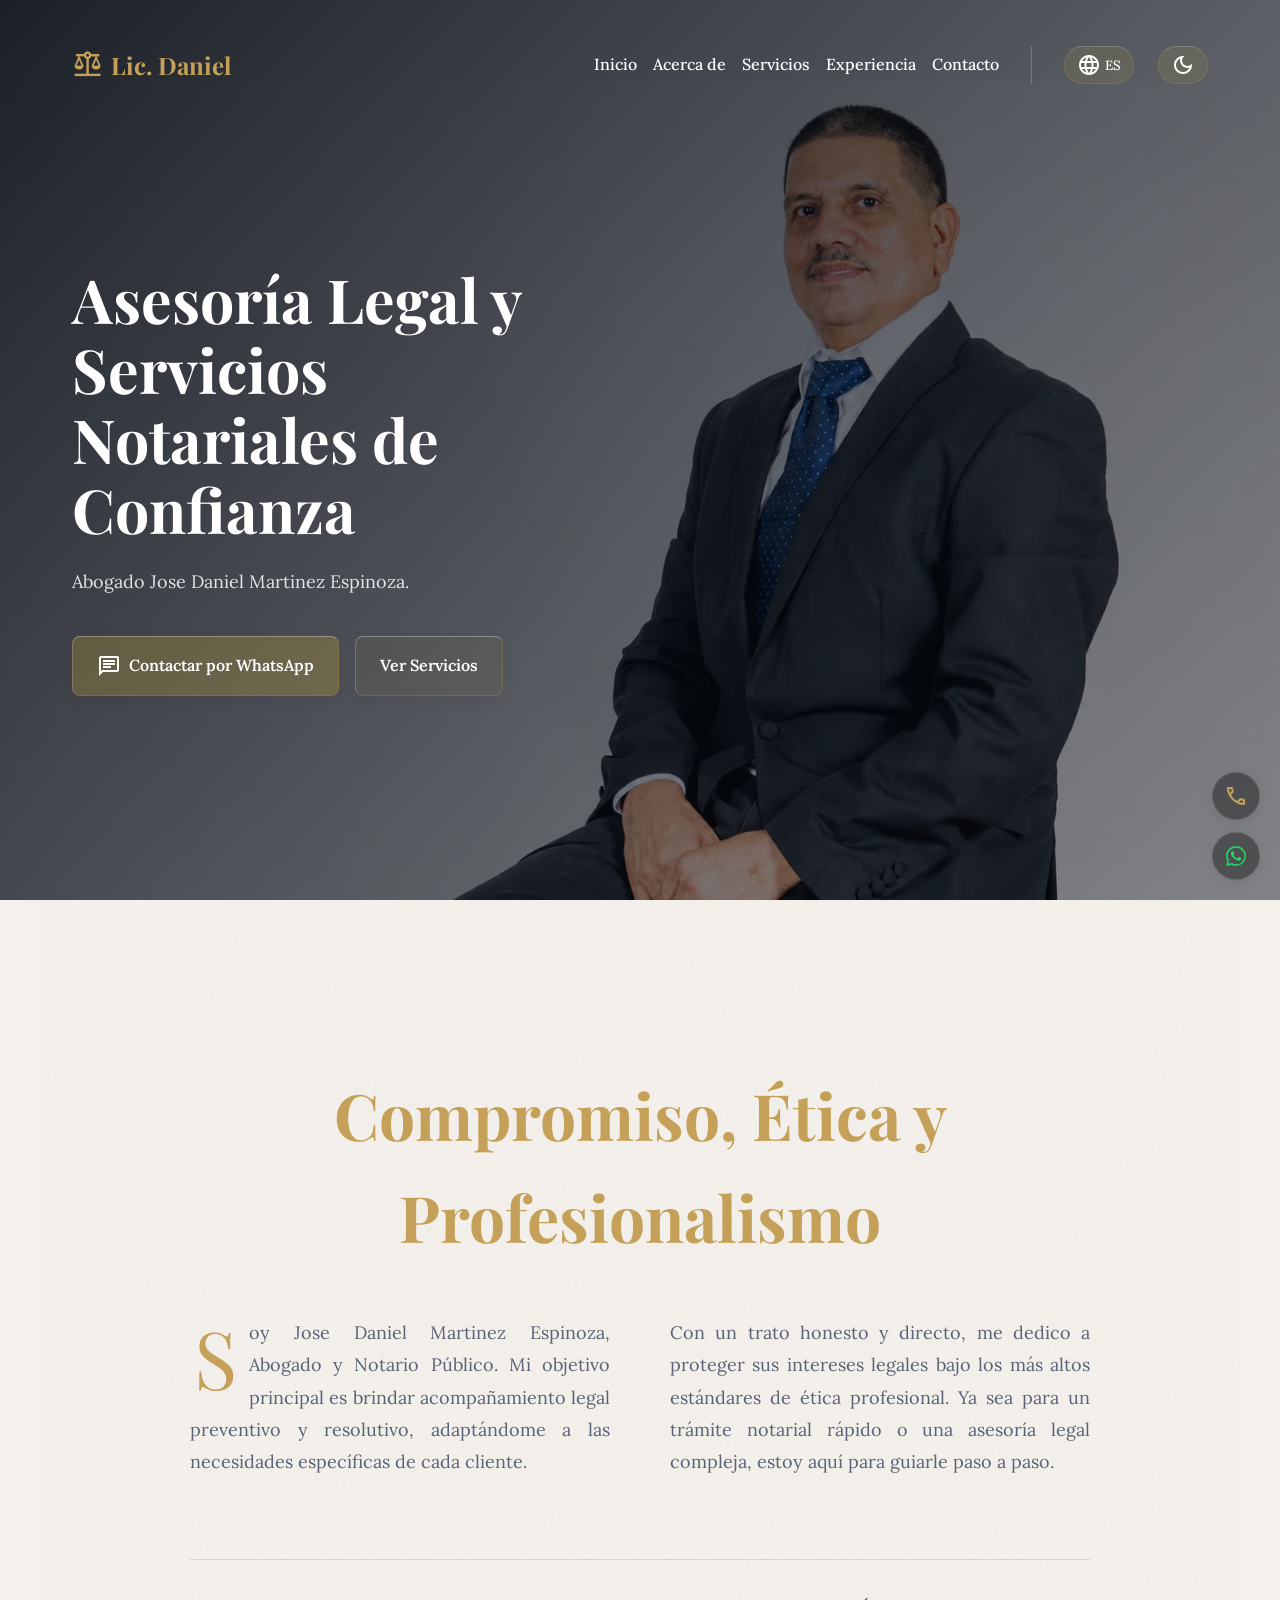
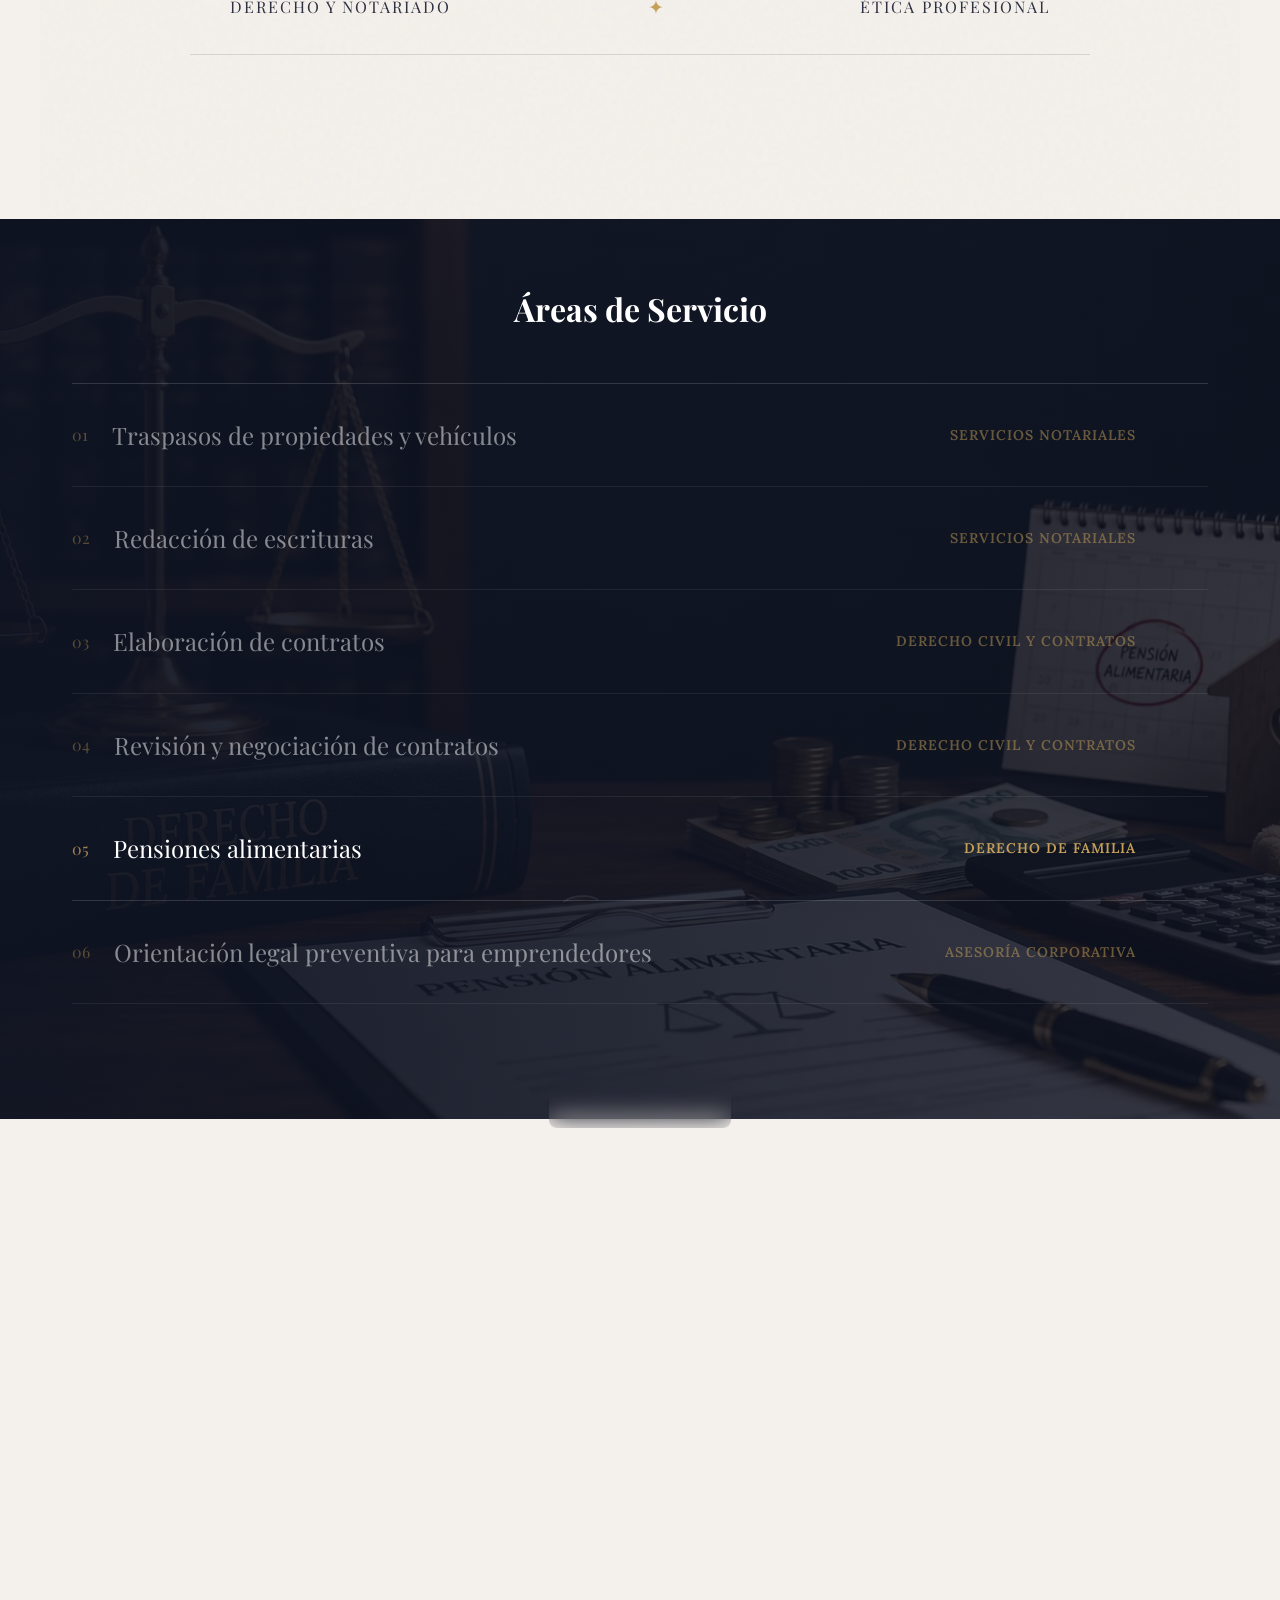
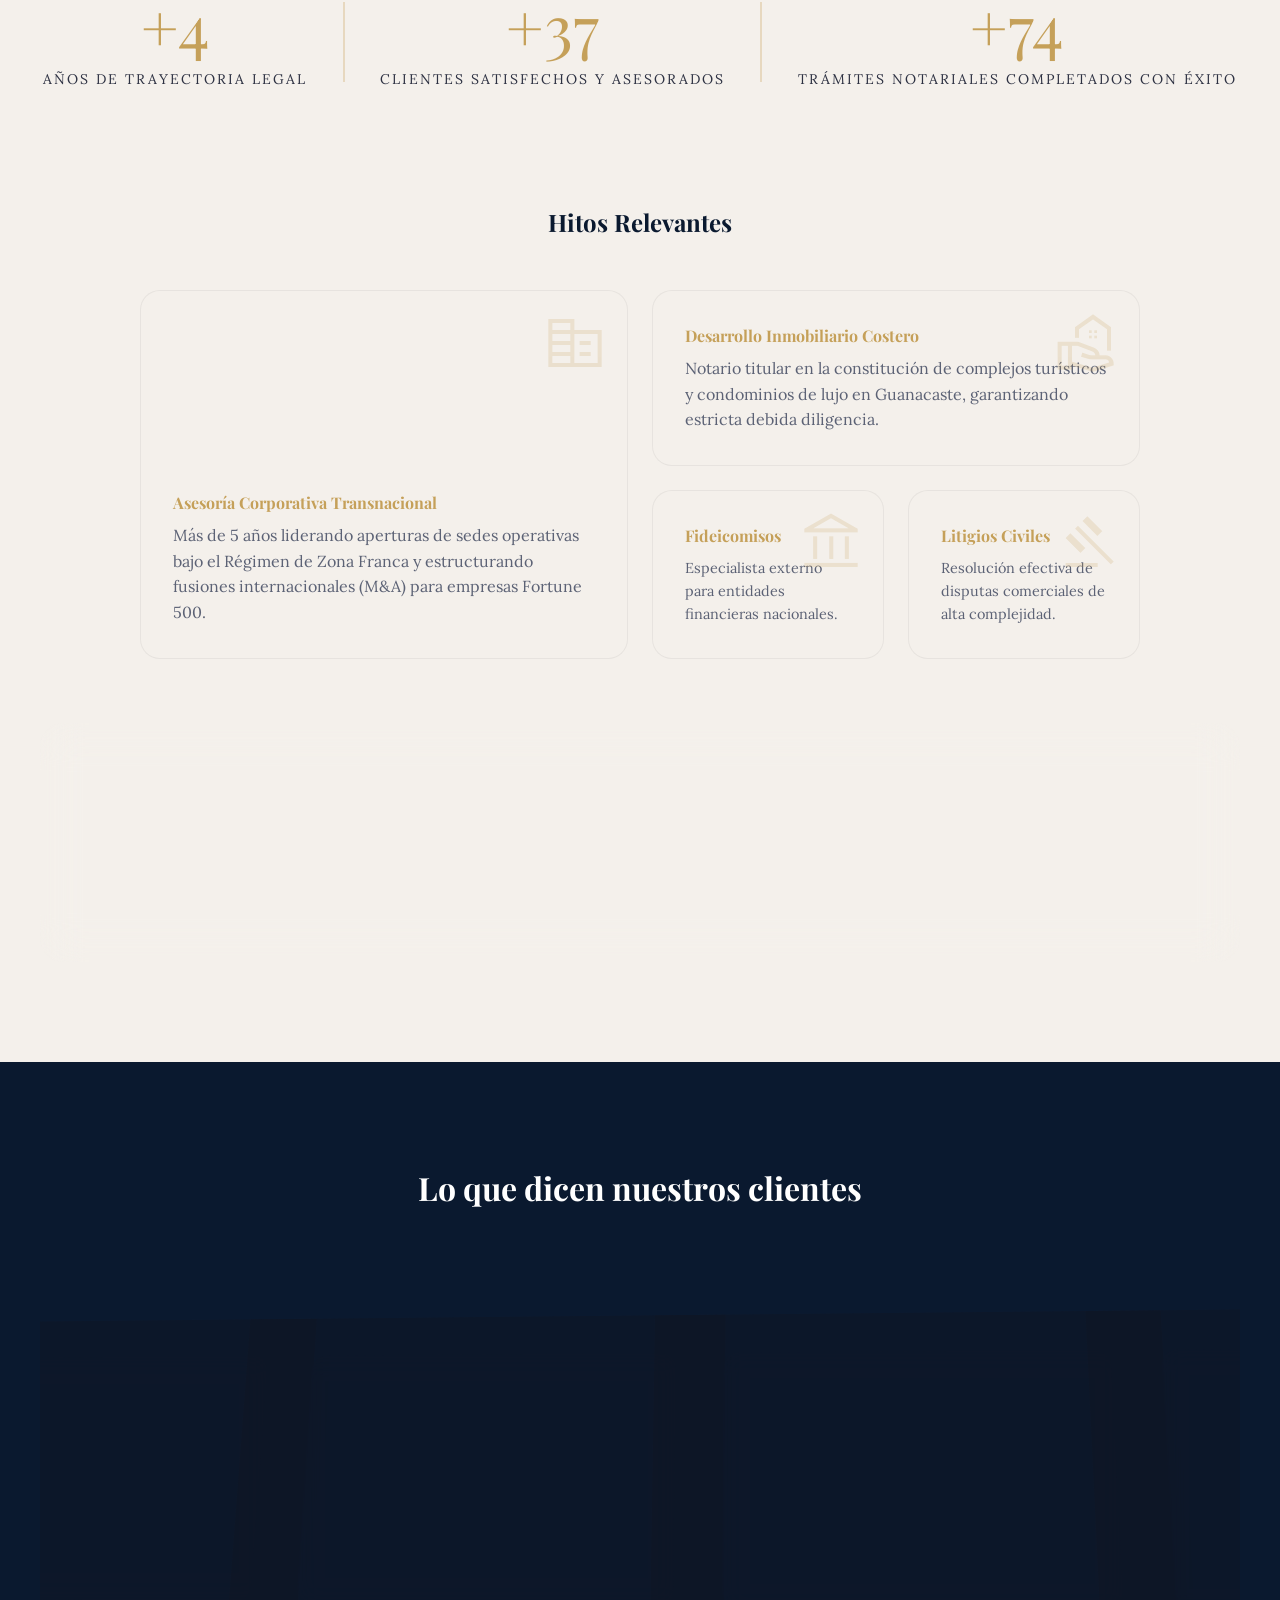
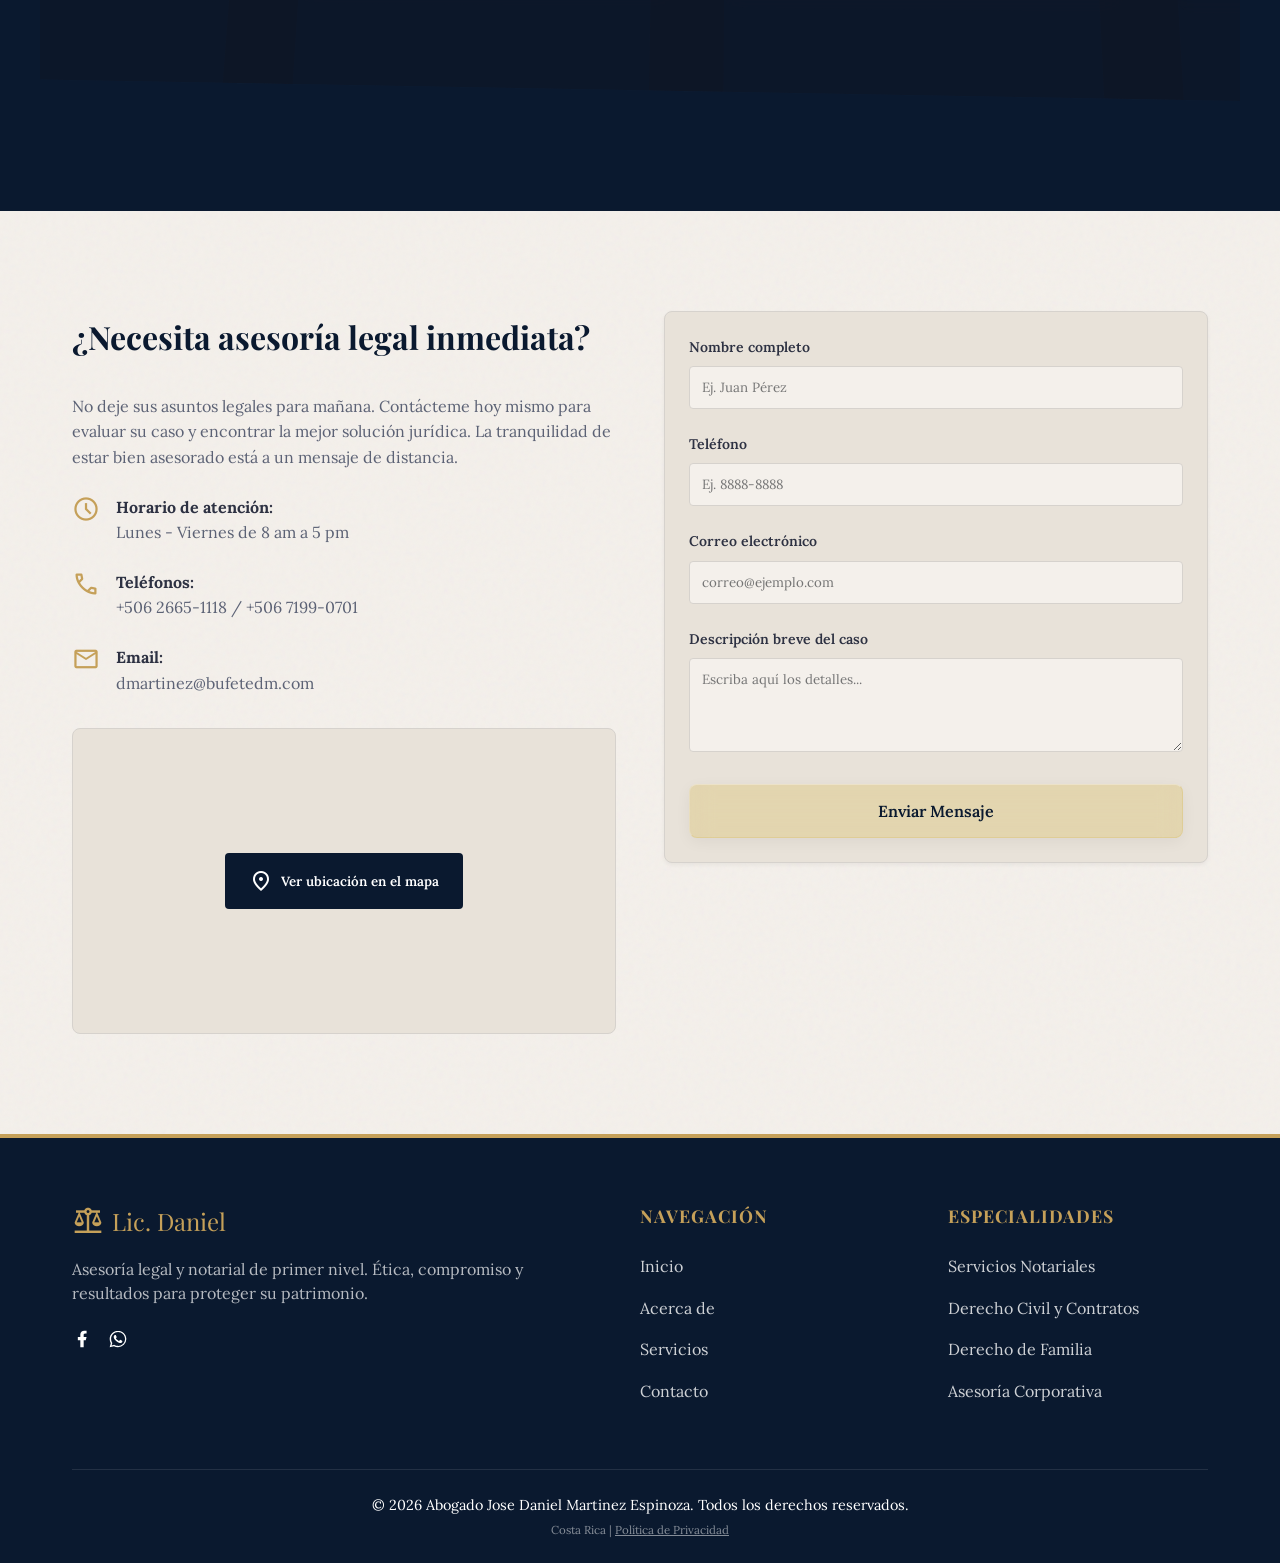
==== commit bca6c199: "Cambiar el color del texto del boton de WhatsApp del modal en modo oscuro para que resalte sobre el " ====
--- a/index.html
+++ b/index.html
@@ -28,7 +28,7 @@
         href="https://fonts.googleapis.com/css2?family=Material+Symbols+Outlined:opsz,wght,FILL,GRAD@24,400,0..1,0" />
 
     <!-- CSS -->
-    <link rel="stylesheet" href="css/styles.css?v=40">
+    <link rel="stylesheet" href="css/styles.css?v=41">
 </head>
 
 <body>
--- a/css/styles.css
+++ b/css/styles.css
@@ -211,6 +211,10 @@
 }
 .btn--outline:hover {
     background: rgba(212, 175, 55, 0.15);
+}
+
+body.dark-mode .btn--whatsapp {
+    color: #FFFFFF;
 }
 
 .btn--whatsapp:hover {
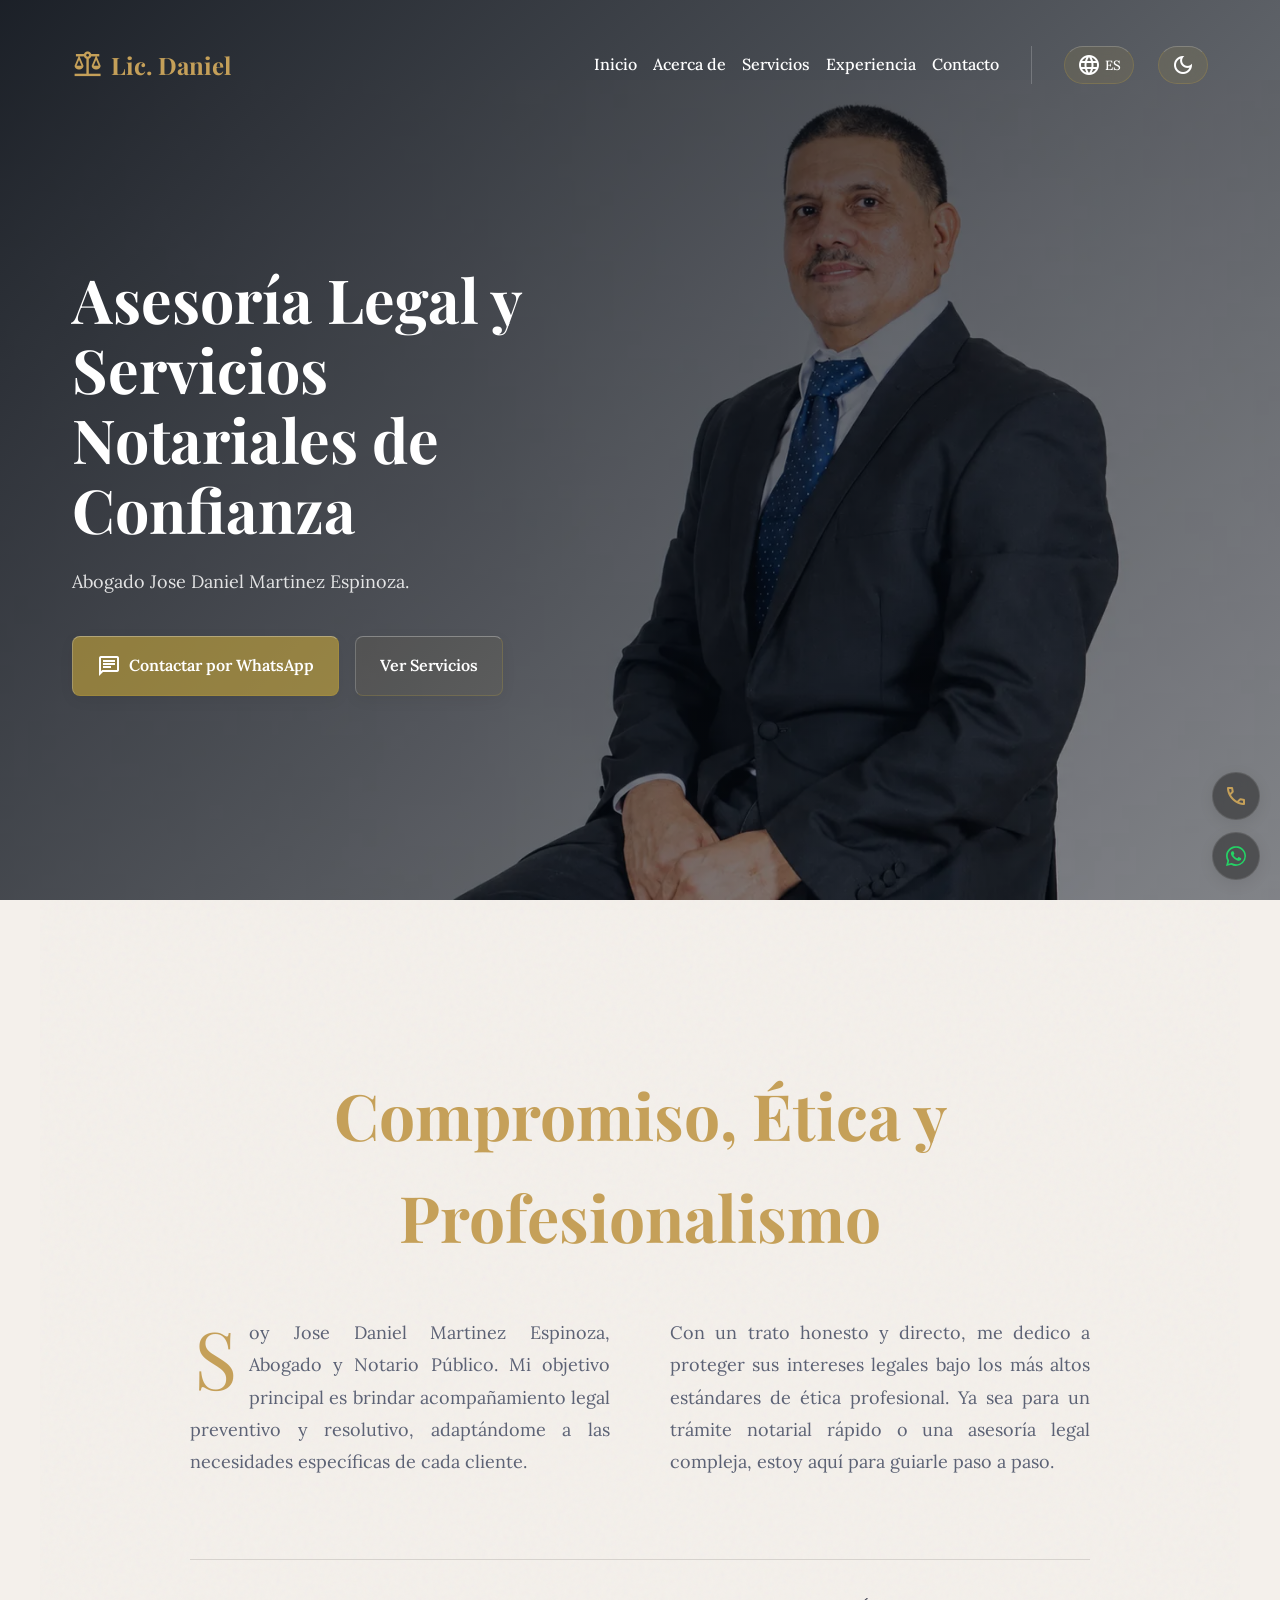
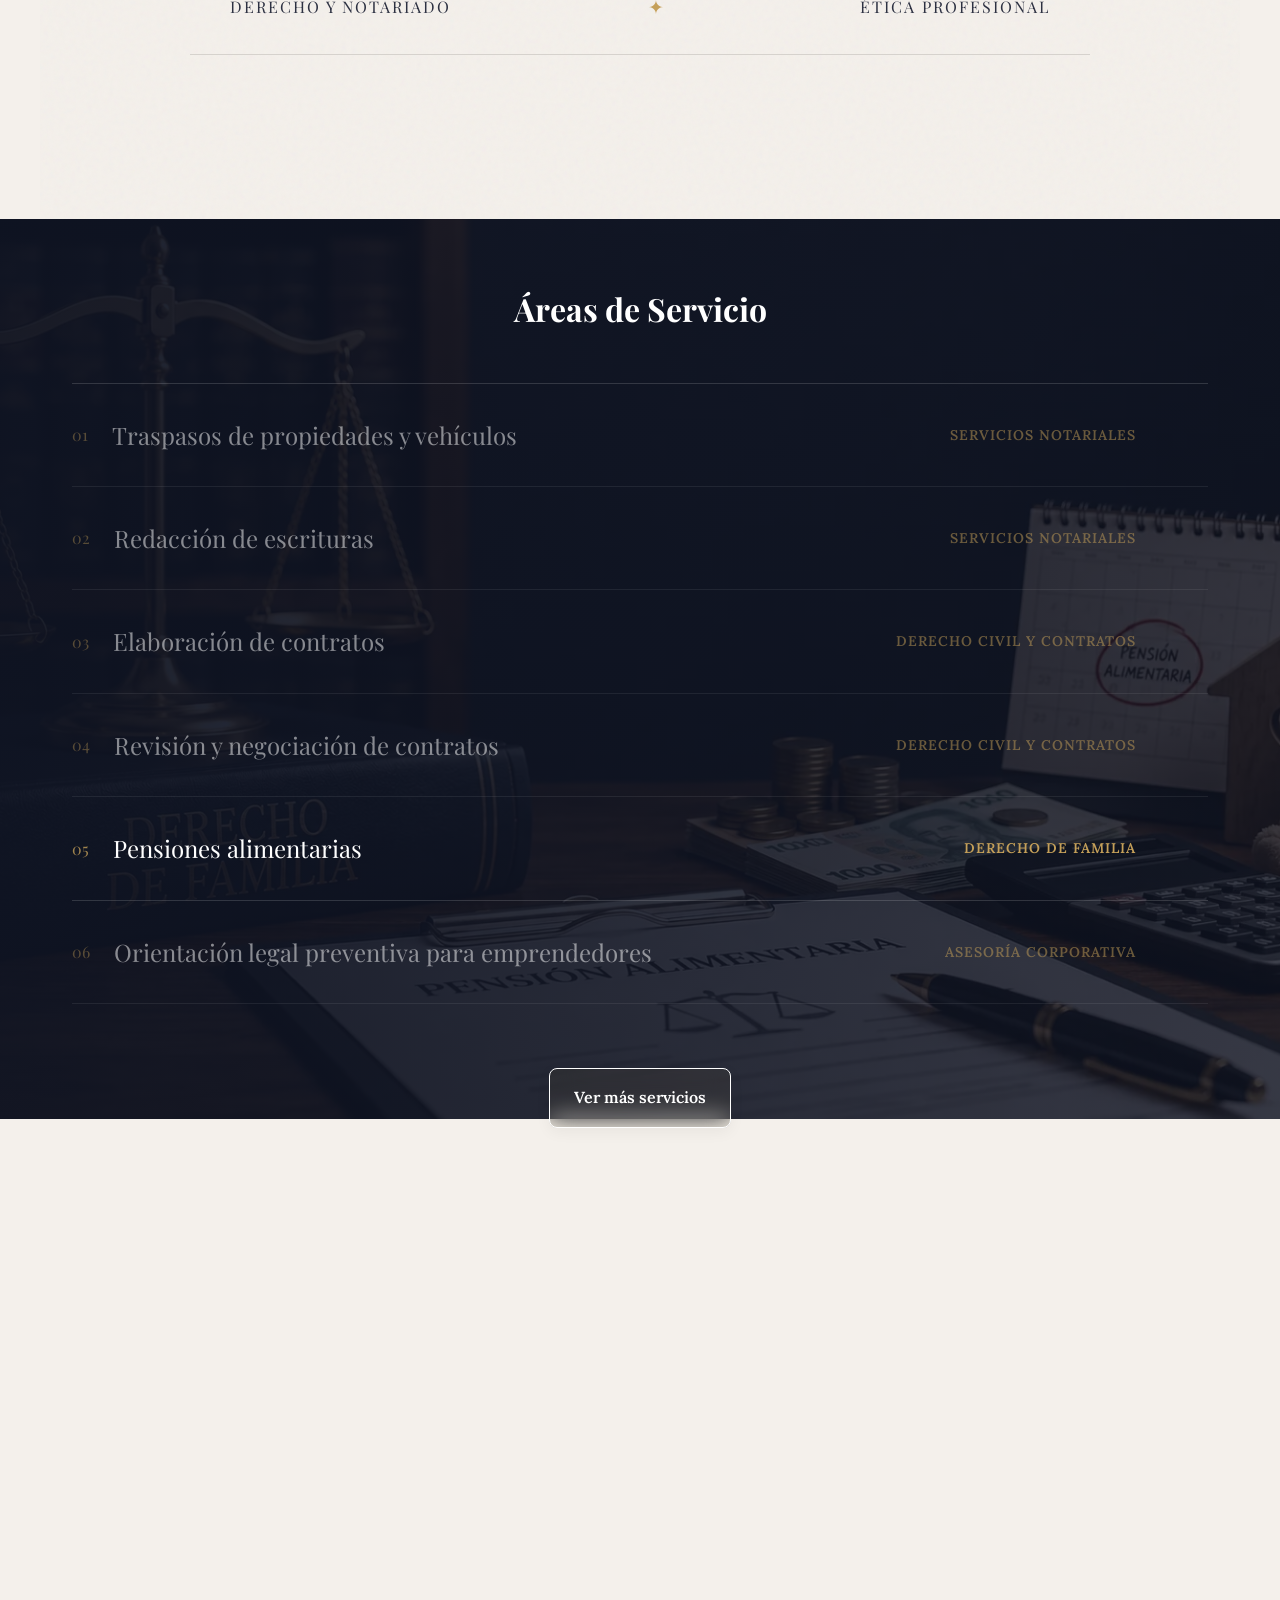
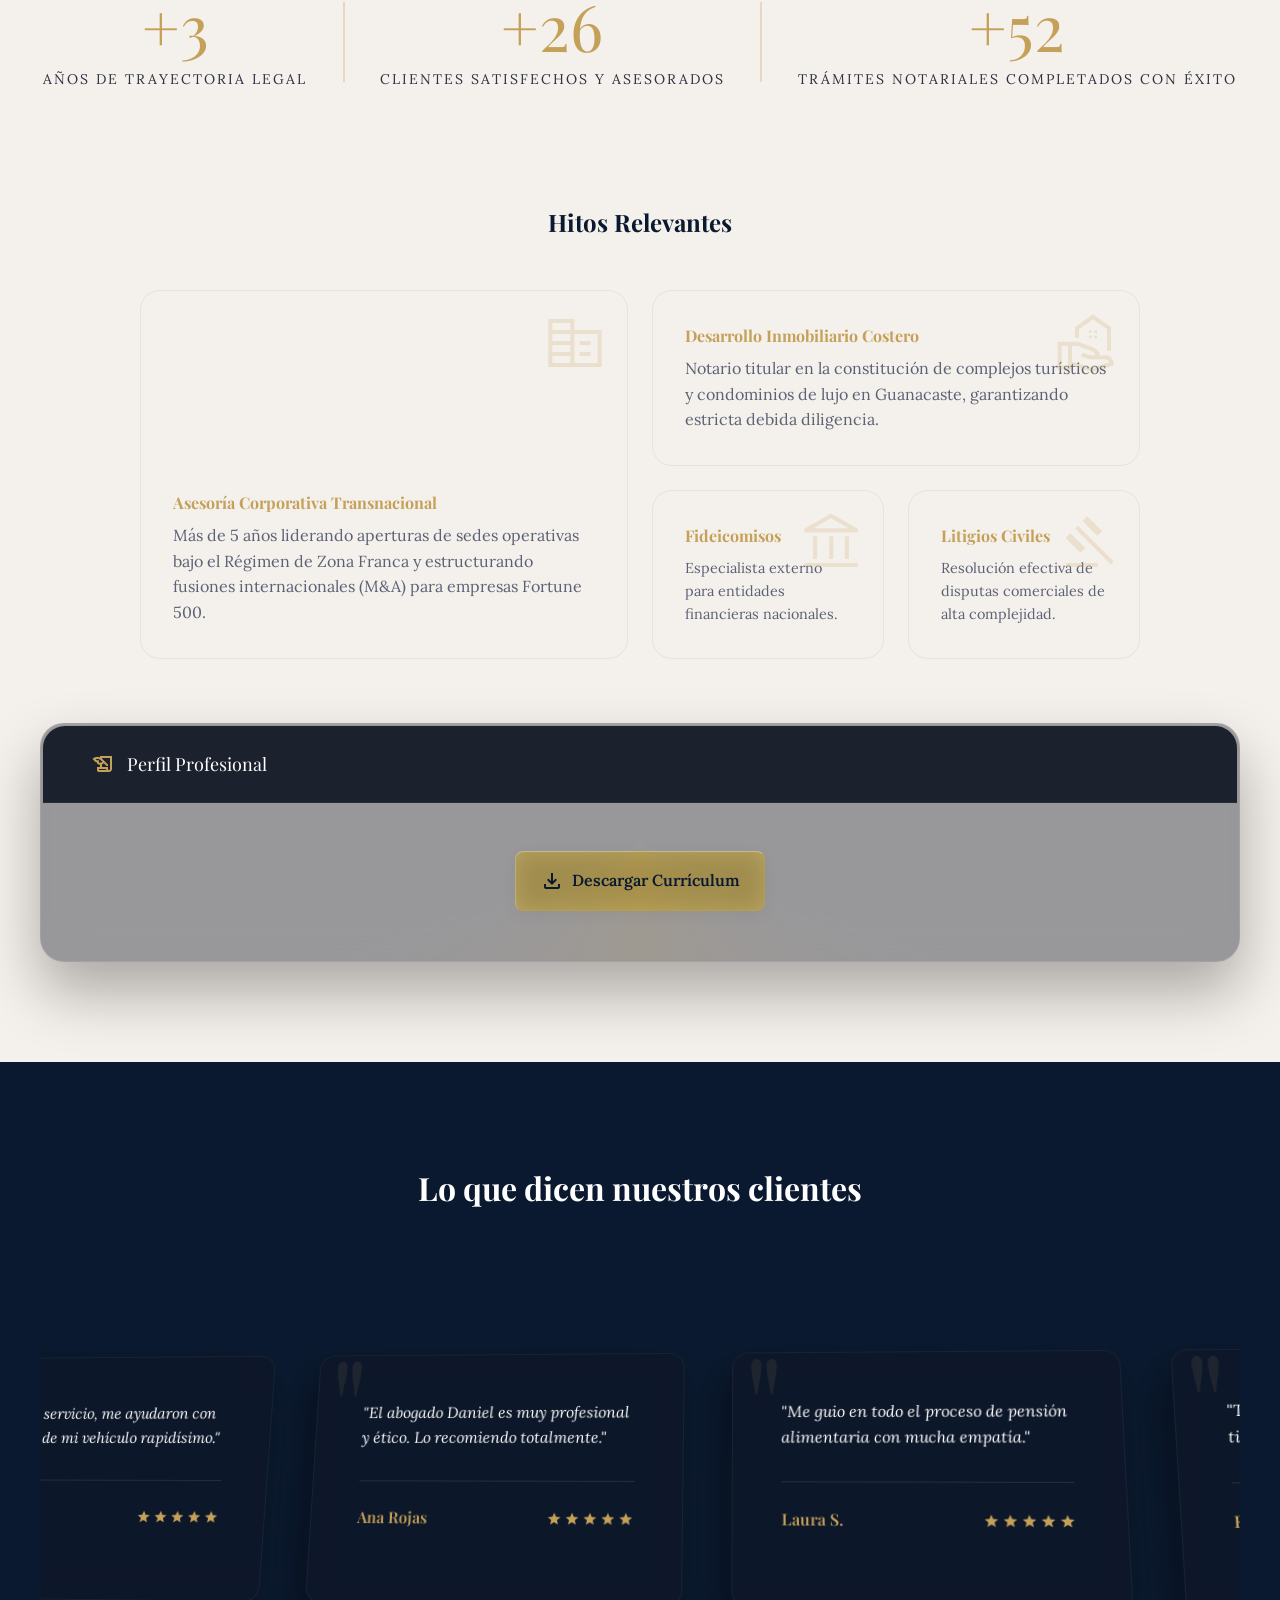
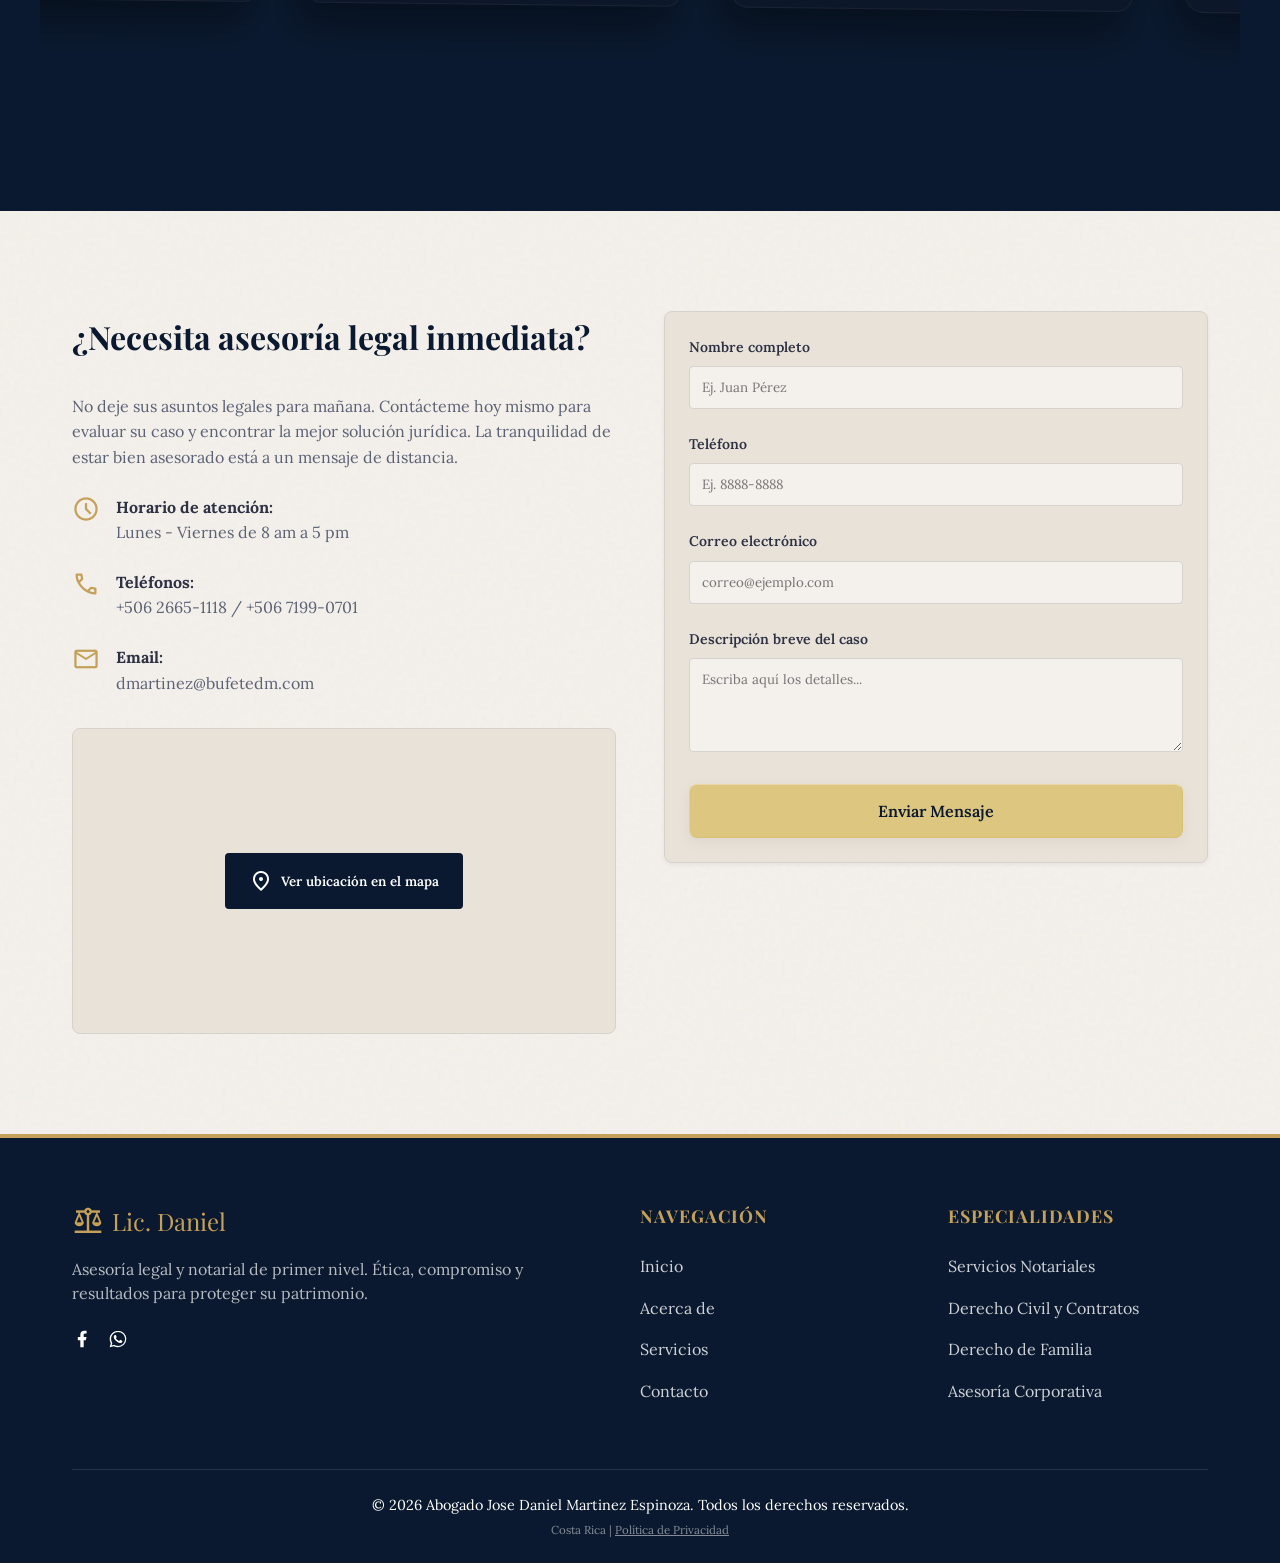
==== commit 27c1f285: "Mejorar la opacidad del fondo de los botones principales en el modo claro para que destaquen mas, y " ====
--- a/index.html
+++ b/index.html
@@ -28,7 +28,7 @@
         href="https://fonts.googleapis.com/css2?family=Material+Symbols+Outlined:opsz,wght,FILL,GRAD@24,400,0..1,0" />
 
     <!-- CSS -->
-    <link rel="stylesheet" href="css/styles.css?v=41">
+    <link rel="stylesheet" href="css/styles.css?v=42">
 </head>
 
 <body>
--- a/css/styles.css
+++ b/css/styles.css
@@ -18,6 +18,8 @@
     
     /* Colores Dinámicos de Componentes */
     --color-btn-text: var(--color-primary); /* Texto oscuro en modo claro para contraste */
+    --color-btn-bg: rgba(212, 175, 55, 0.55); /* Fondo dorado mas fuerte en claro */
+    --color-btn-bg-hover: rgba(212, 175, 55, 0.7);
 
     /* Tipografía */
     --font-primary: 'Lora', serif;
@@ -58,6 +60,8 @@
     --color-text-muted: #A0A0A0;
     --color-border: #333333;
     --color-btn-text: var(--color-accent); /* Texto dorado en modo oscuro */
+    --color-btn-bg: rgba(212, 175, 55, 0.25); /* Fondo suave en oscuro */
+    --color-btn-bg-hover: rgba(212, 175, 55, 0.35);
     --shadow-sm: 0 2px 4px rgba(0,0,0,0.3);
     --bg-texture: none;
     --shadow-md: 0 4px 8px rgba(0,0,0,0.4);
@@ -179,11 +183,11 @@
 }
 
 .btn--primary {
-    background: rgba(212, 175, 55, 0.25);
+    background: var(--color-btn-bg);
     color: var(--color-btn-text);
 }
 .btn--primary:hover {
-    background: rgba(212, 175, 55, 0.35);
+    background: var(--color-btn-bg-hover);
 }
 
 /* Secciones siempre oscuras (Hero y Footer) */
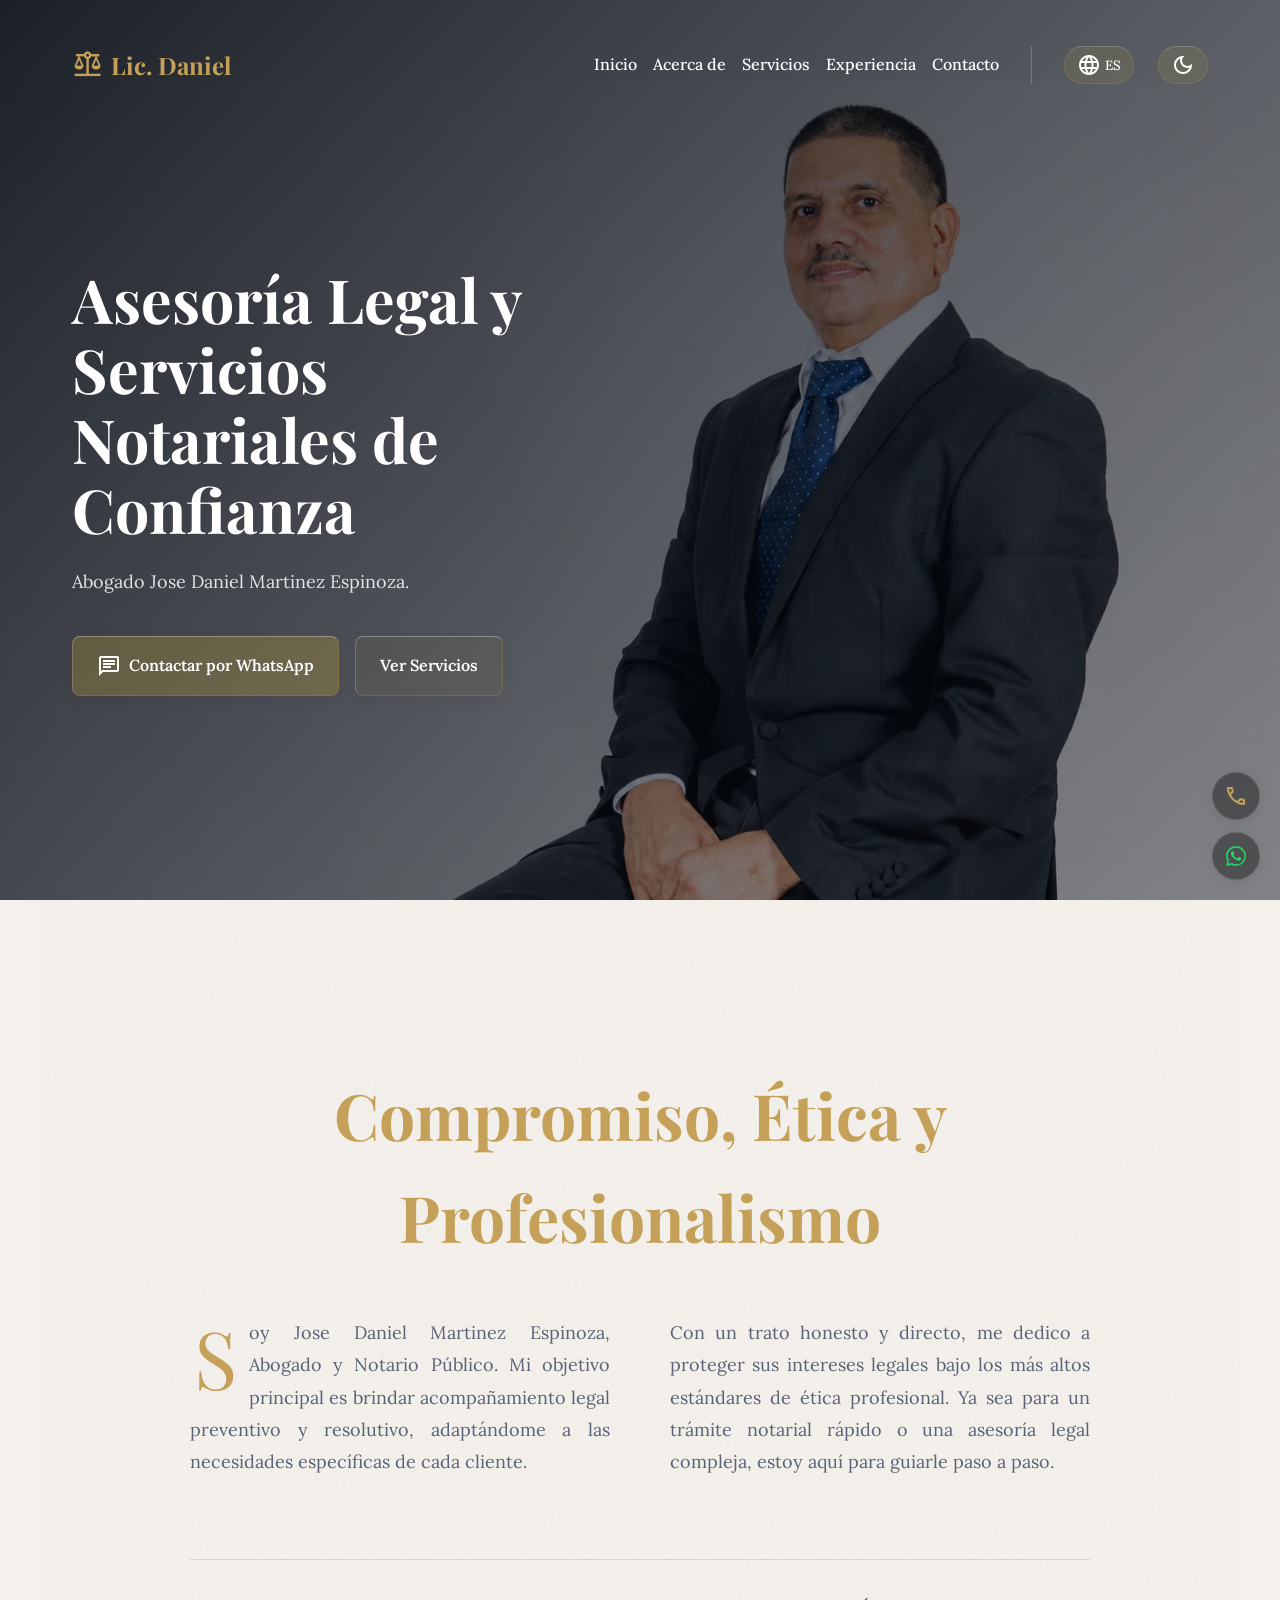
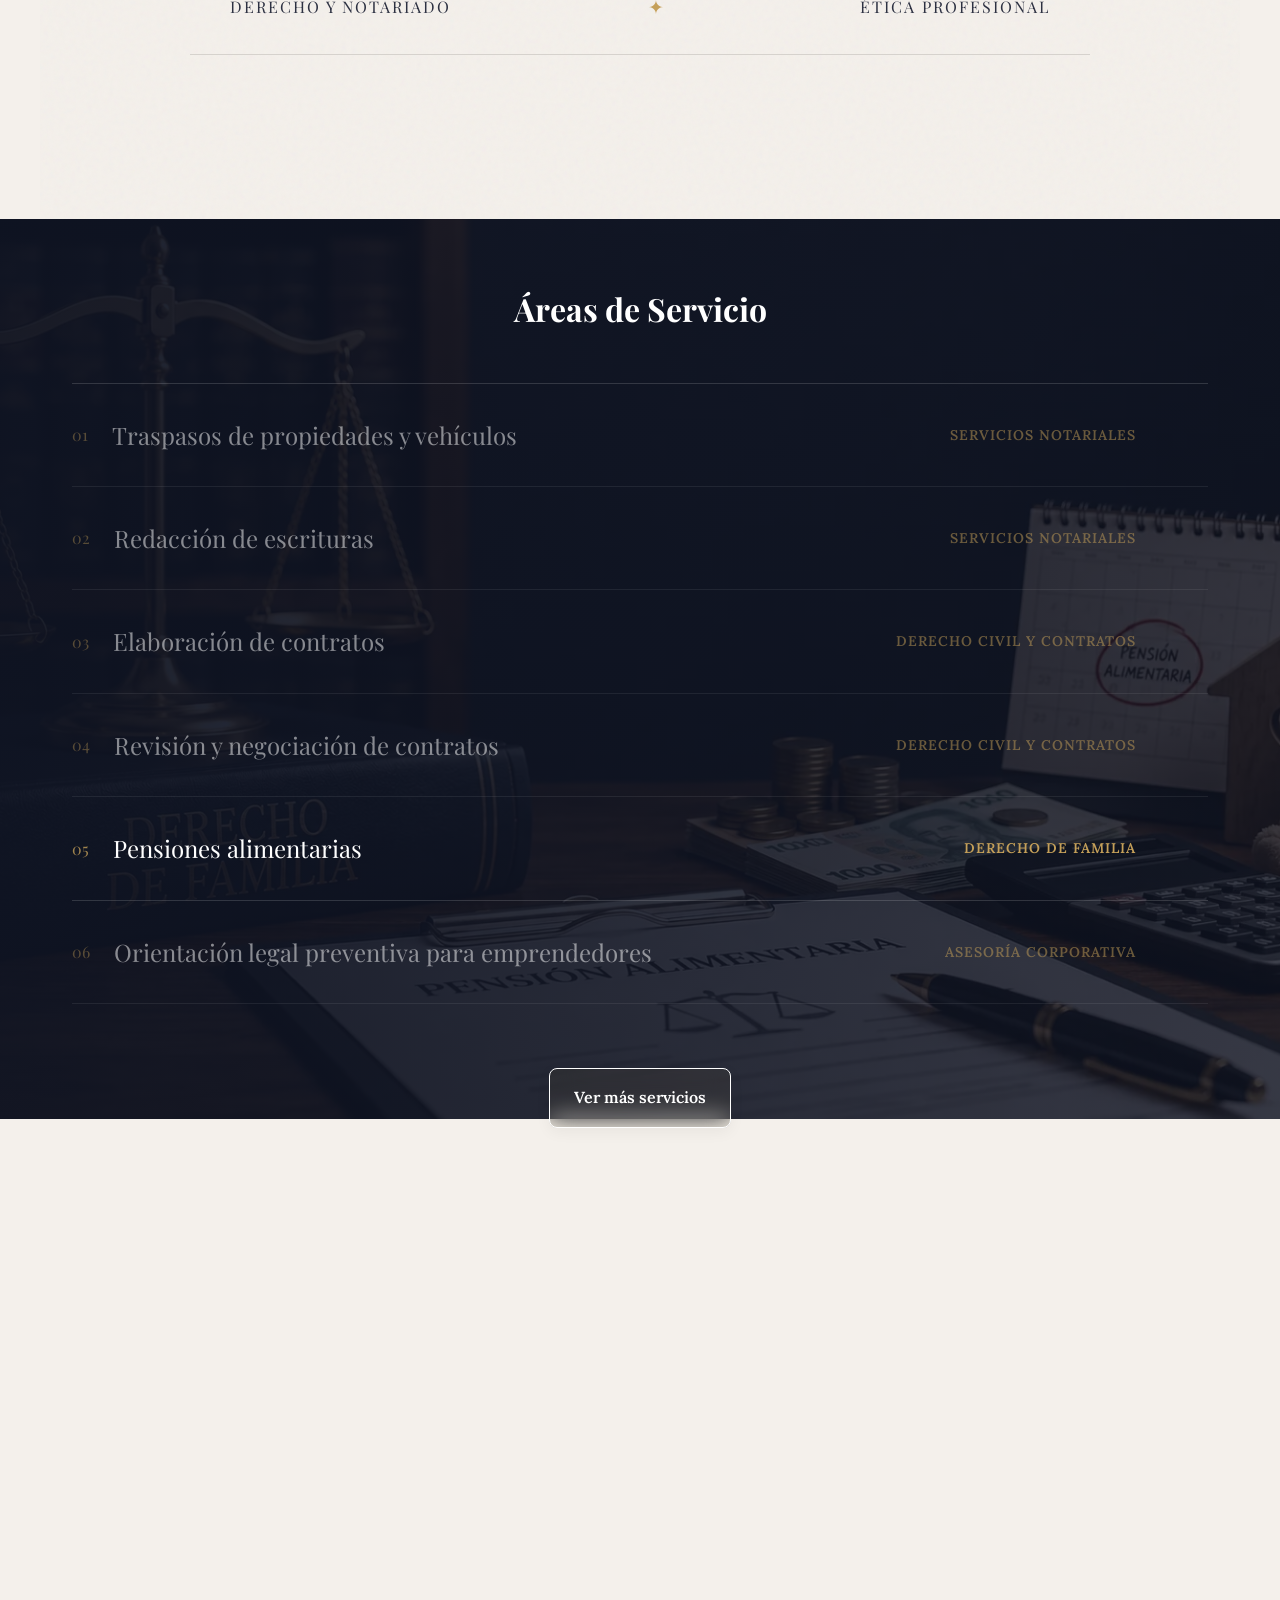
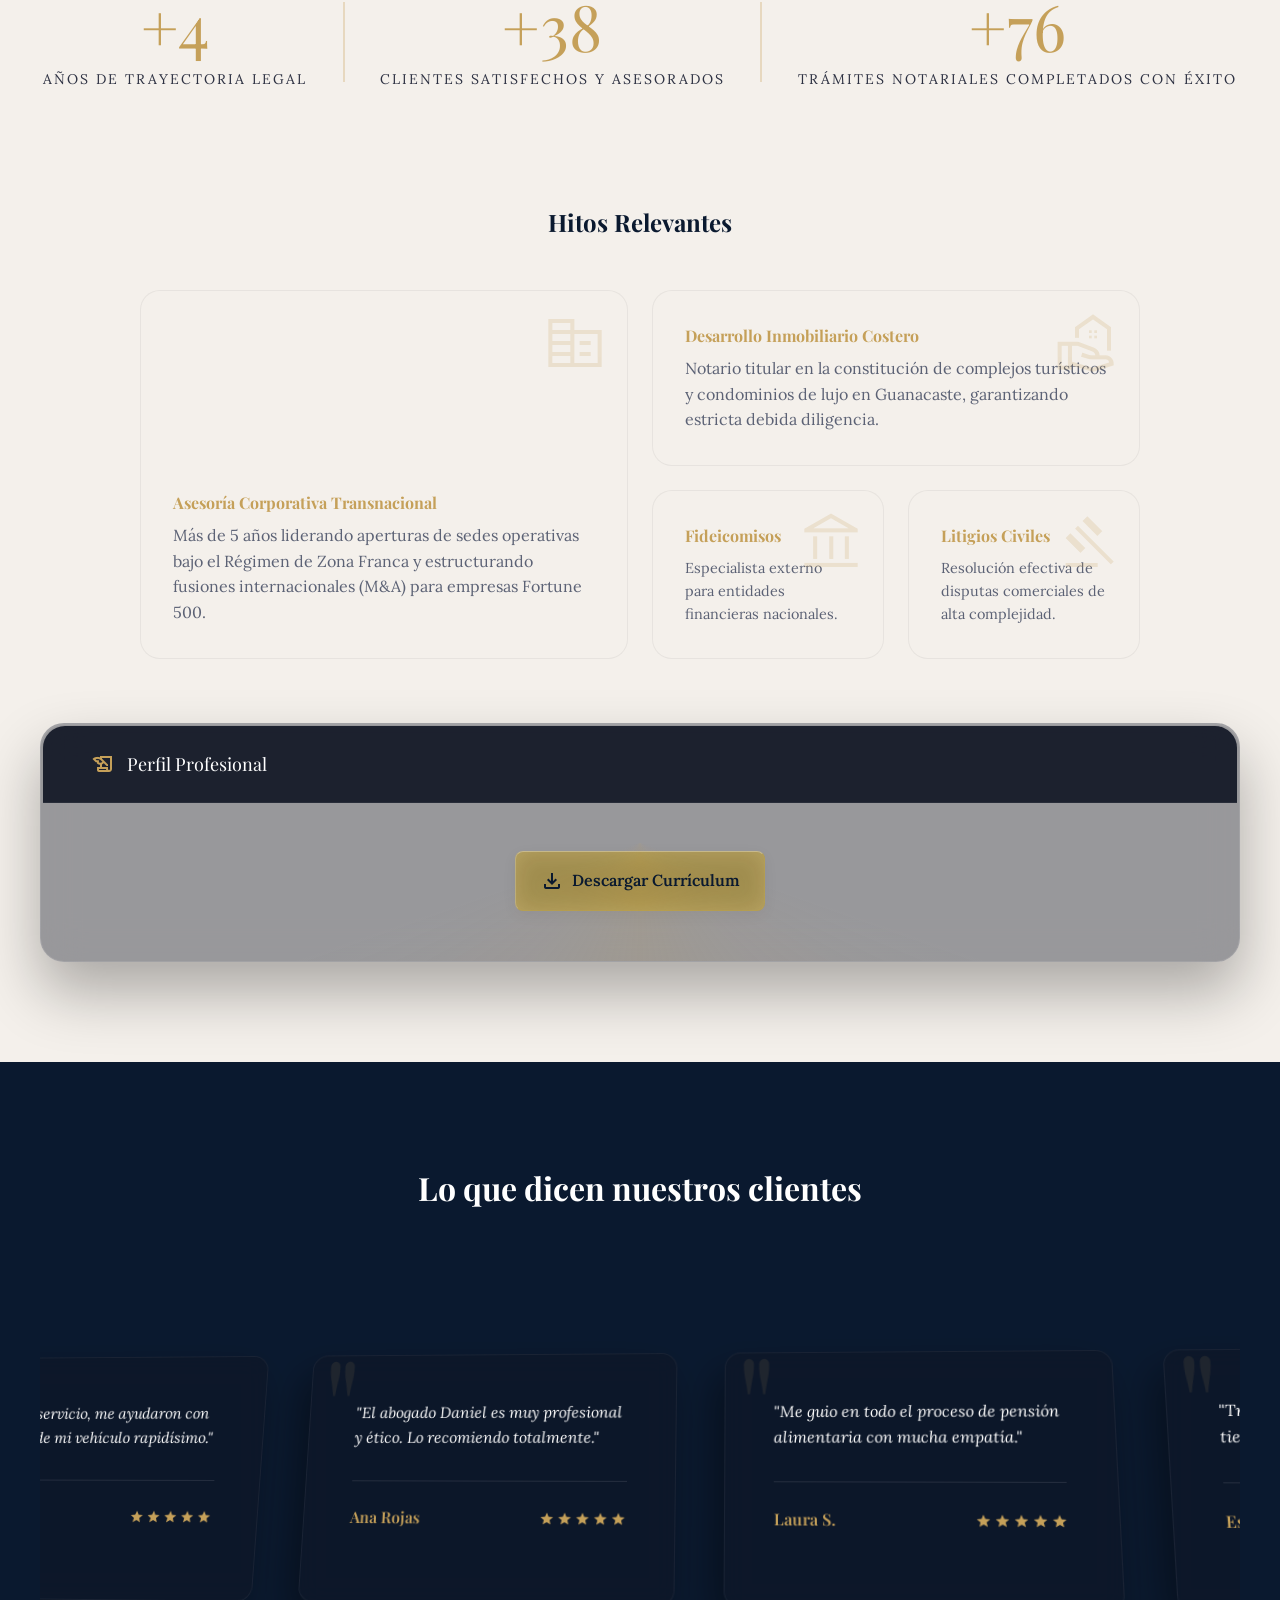
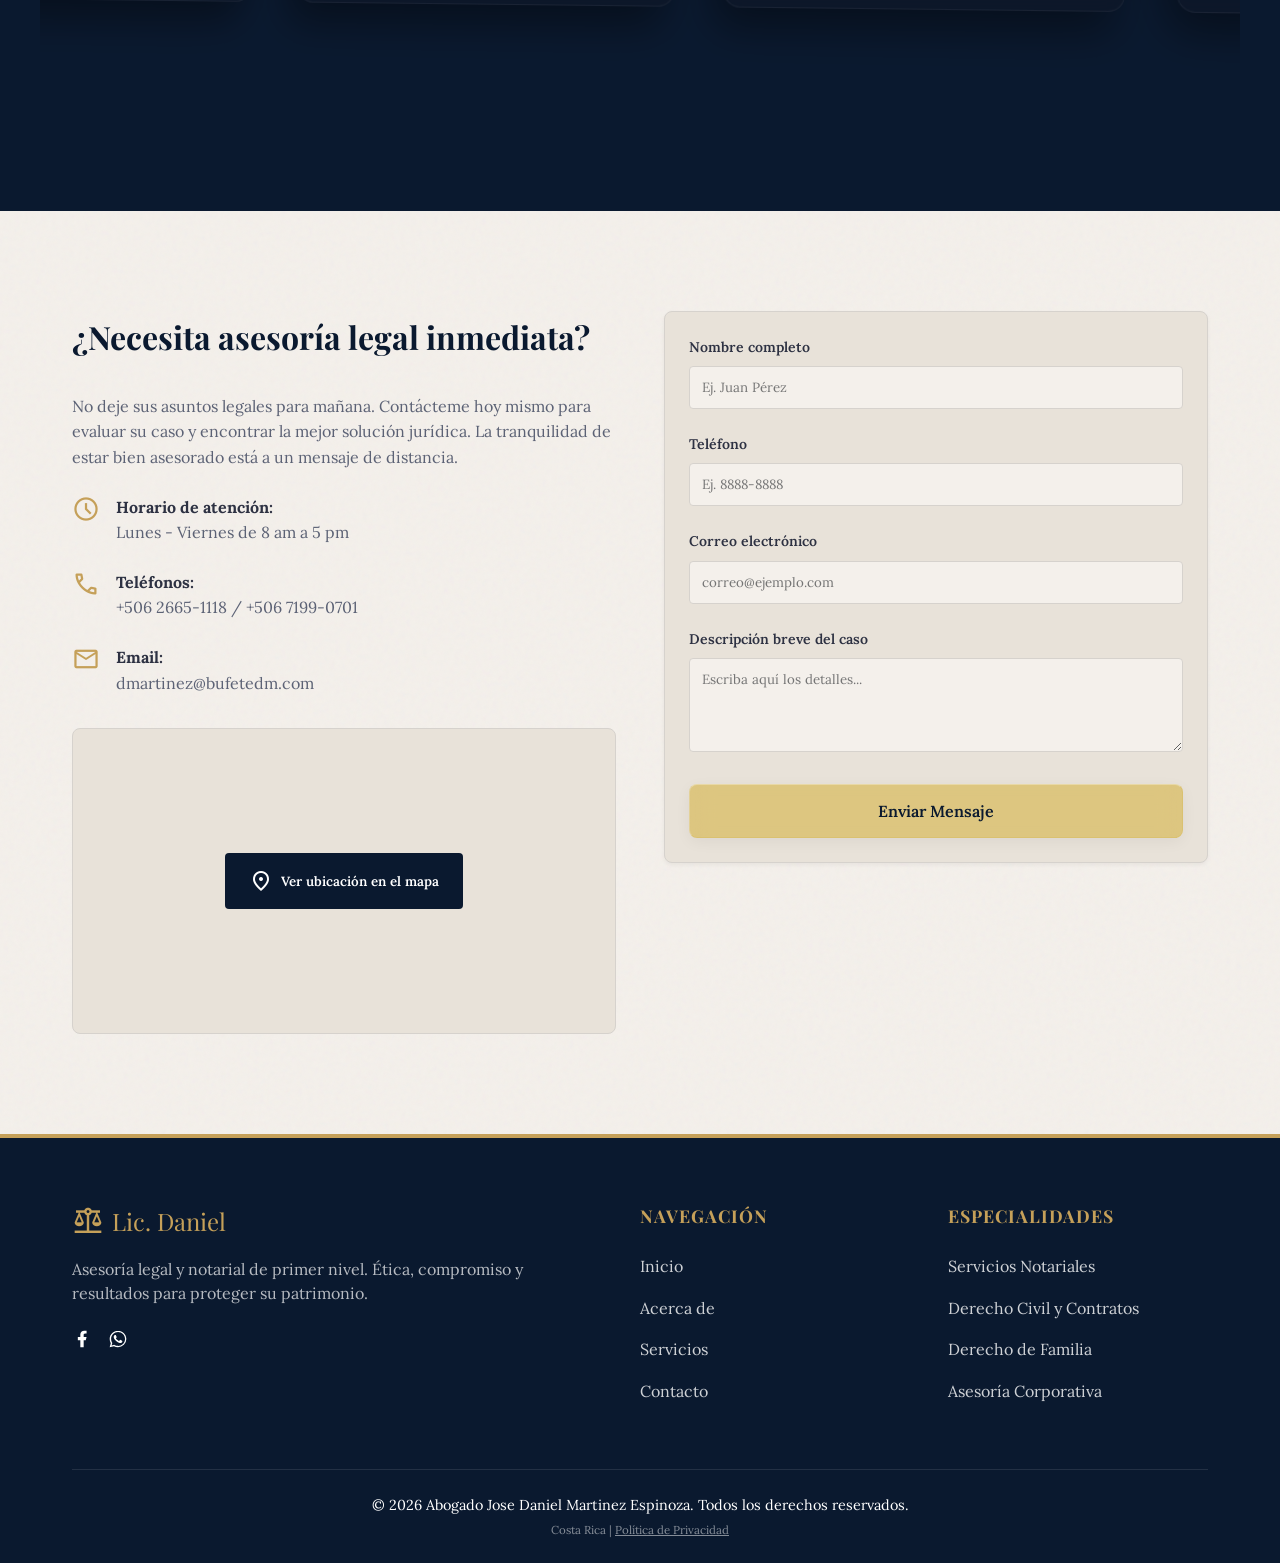
==== commit a02ca689: "Excluir botones de las secciones oscuras (Hero y Footer) de los cambios de opacidad del modo claro" ====
--- a/index.html
+++ b/index.html
@@ -28,7 +28,7 @@
         href="https://fonts.googleapis.com/css2?family=Material+Symbols+Outlined:opsz,wght,FILL,GRAD@24,400,0..1,0" />
 
     <!-- CSS -->
-    <link rel="stylesheet" href="css/styles.css?v=42">
+    <link rel="stylesheet" href="css/styles.css?v=43">
 </head>
 
 <body>
--- a/css/styles.css
+++ b/css/styles.css
@@ -193,10 +193,14 @@
 /* Secciones siempre oscuras (Hero y Footer) */
 .glass-hero, .services-hero {
     --color-btn-text: #FFFFFF;
+    --color-btn-bg: rgba(212, 175, 55, 0.25);
+    --color-btn-bg-hover: rgba(212, 175, 55, 0.35);
 }
 
 .footer {
     --color-btn-text: var(--color-accent);
+    --color-btn-bg: rgba(212, 175, 55, 0.25);
+    --color-btn-bg-hover: rgba(212, 175, 55, 0.35);
 }
 
 .btn--secondary {
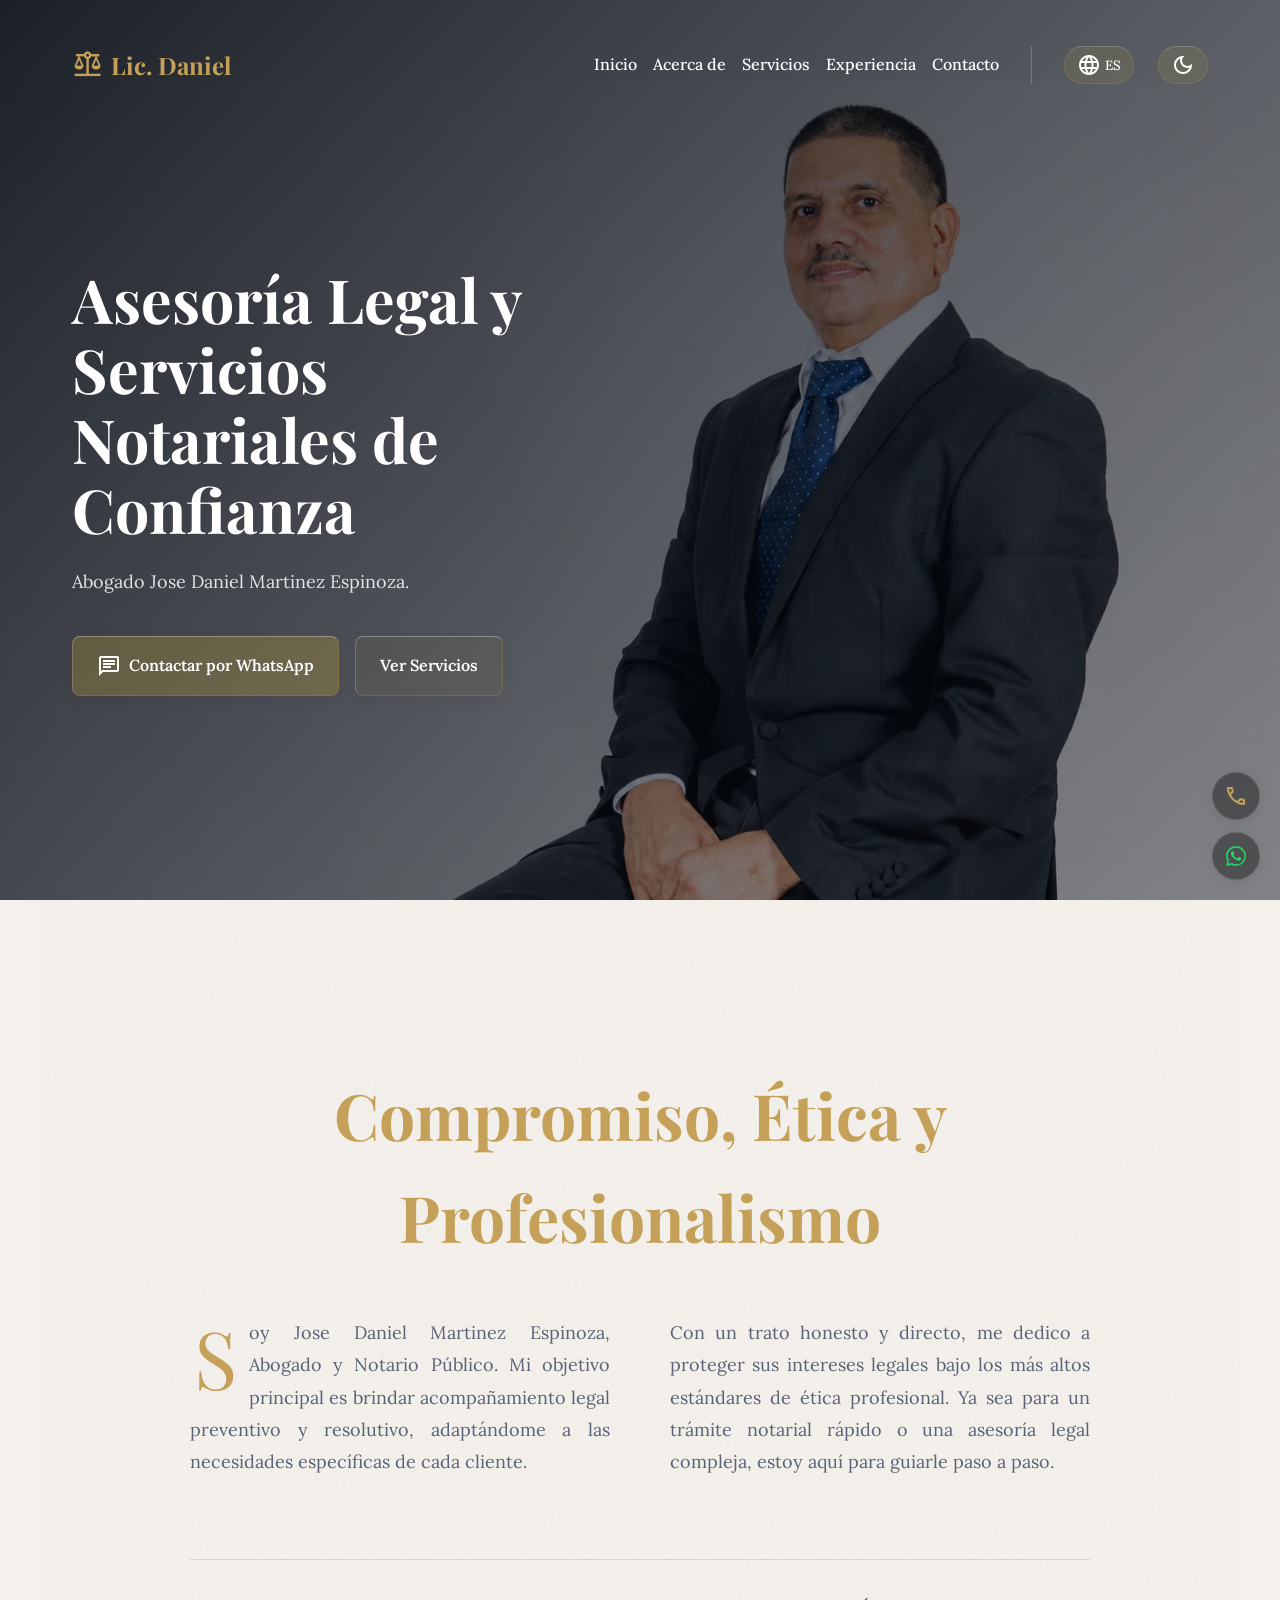
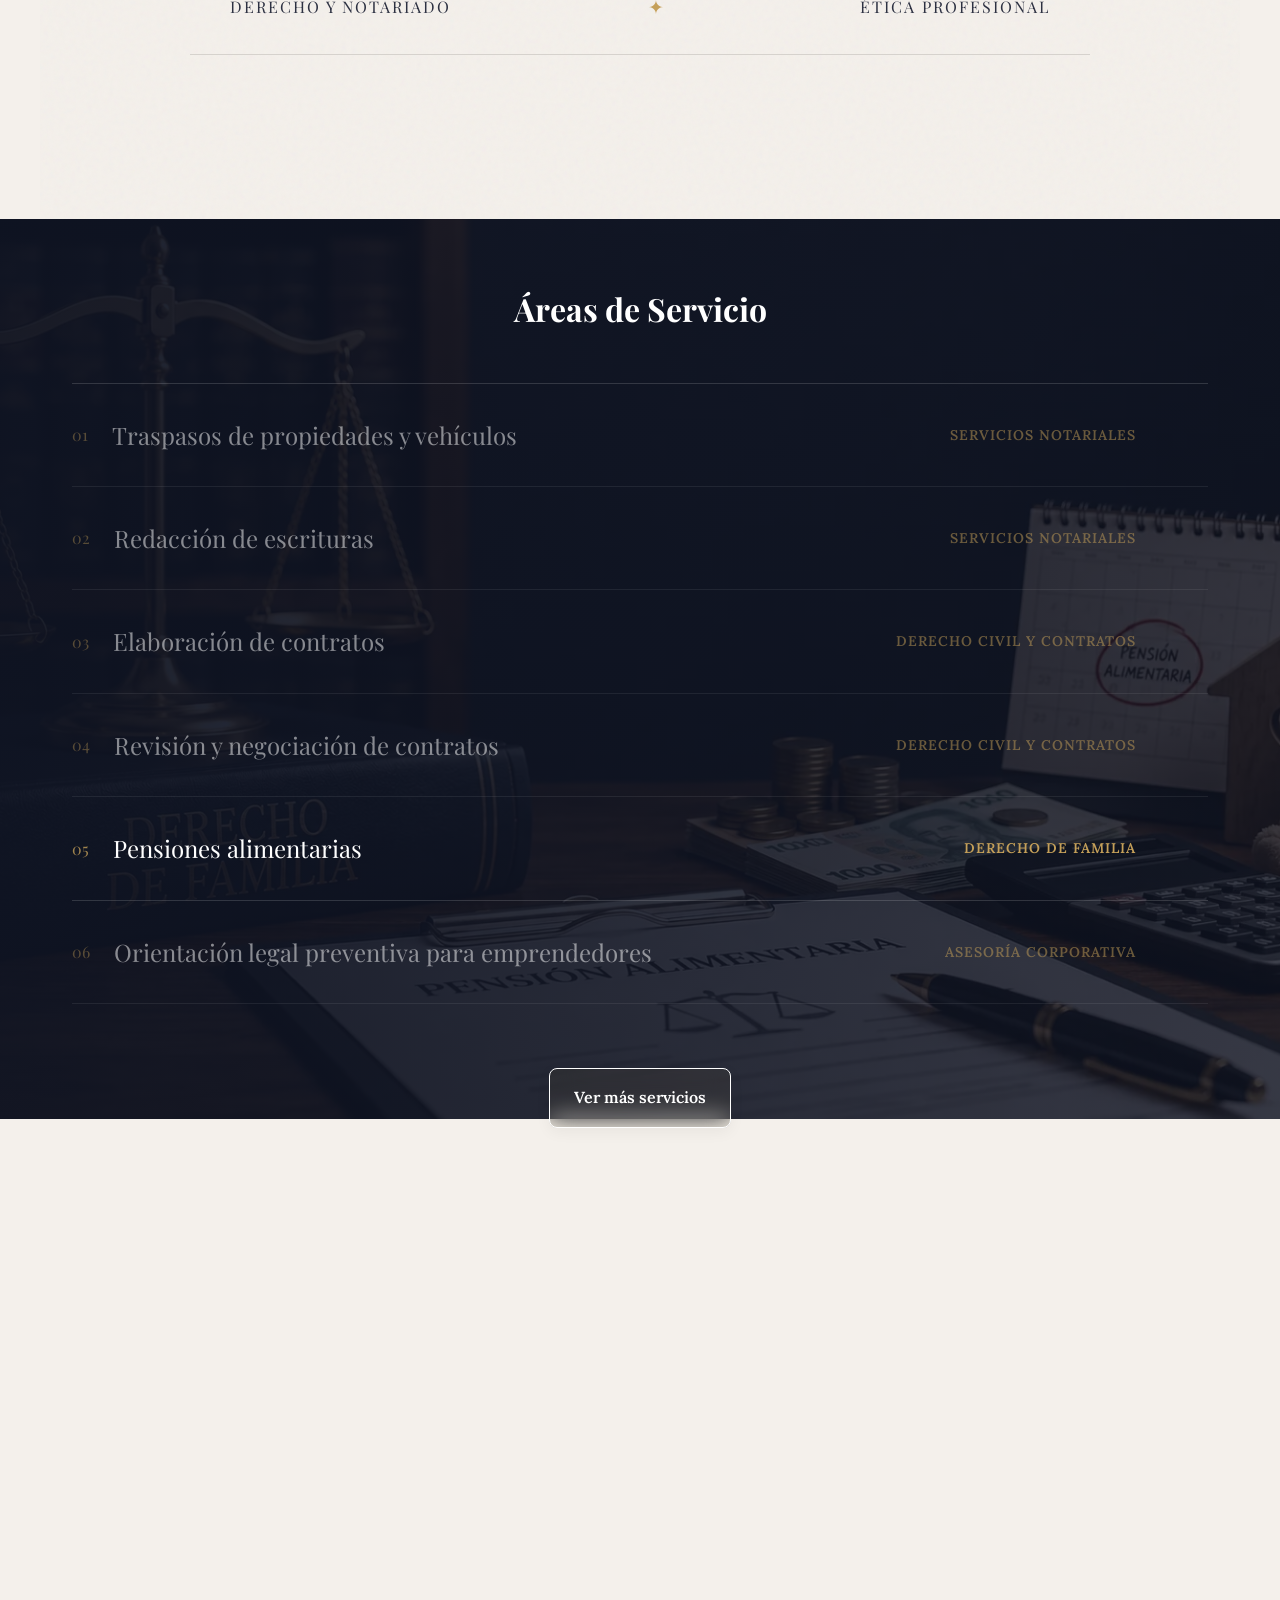
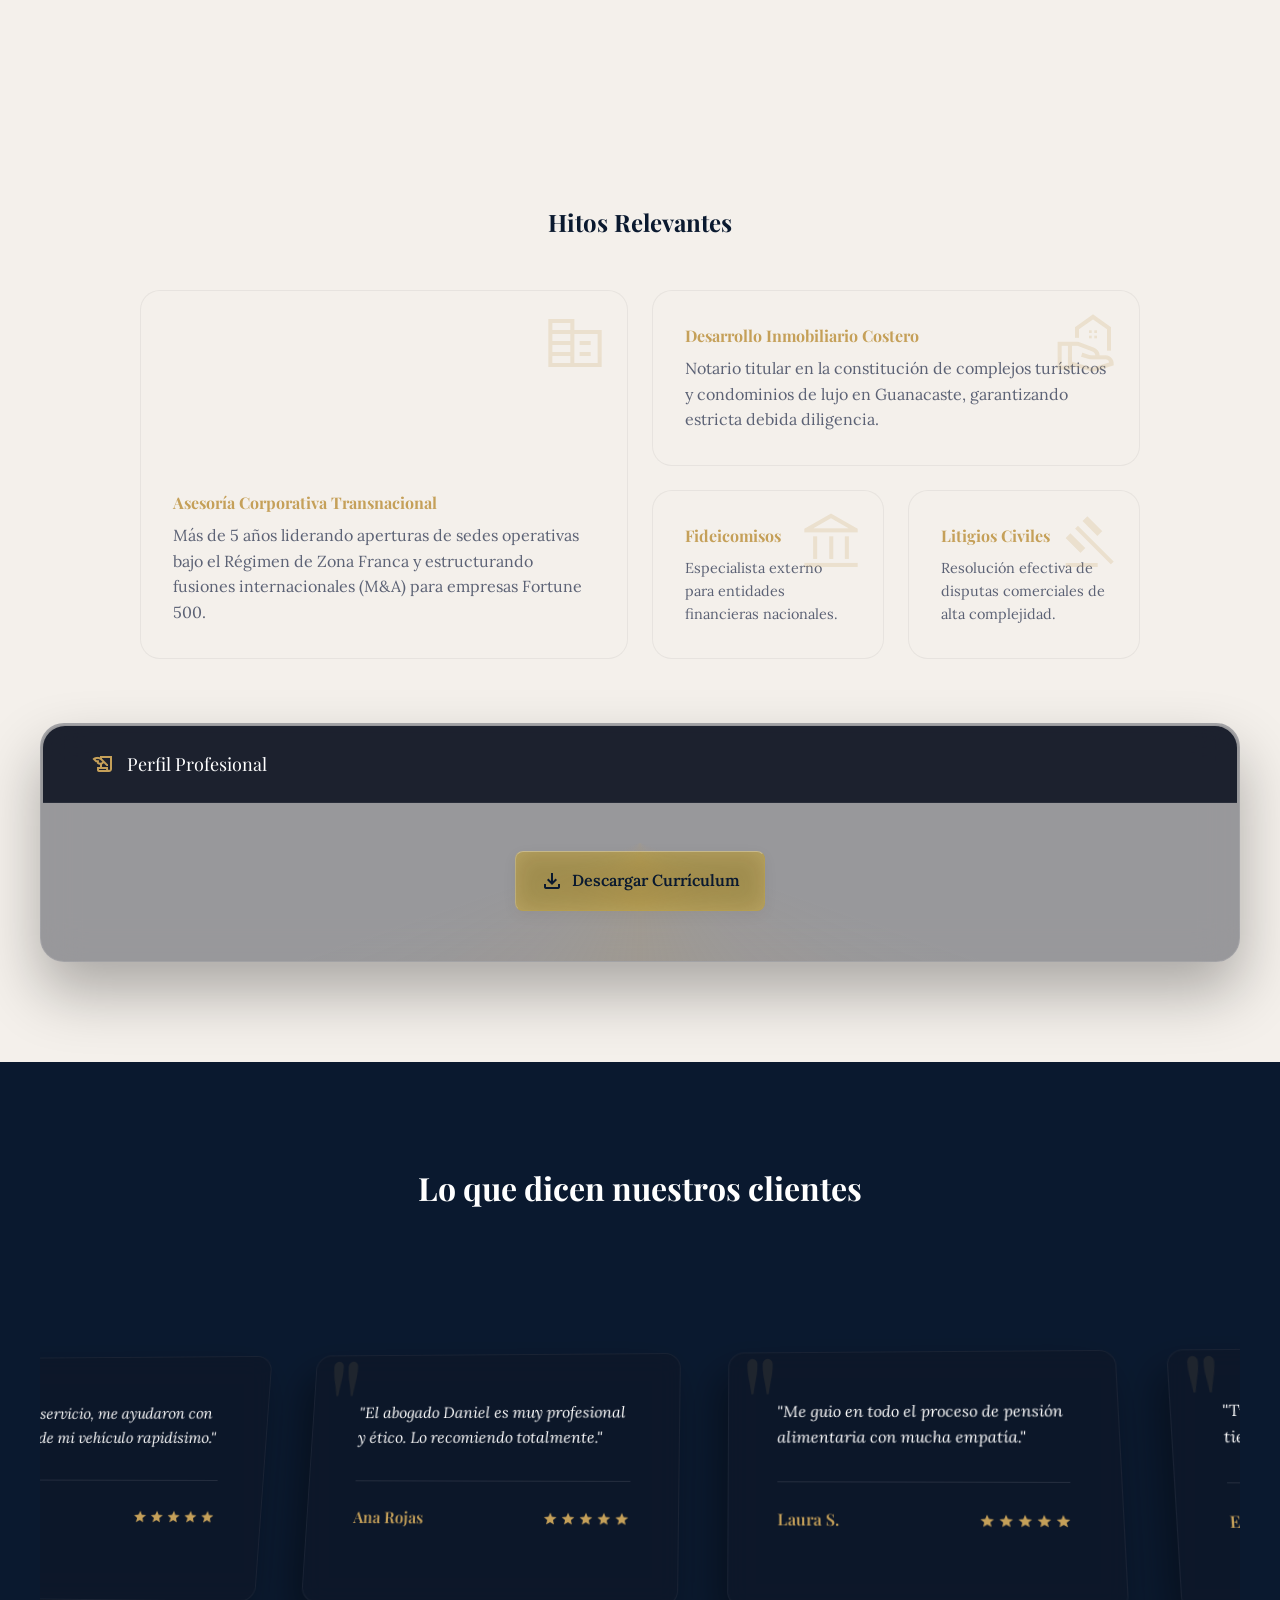
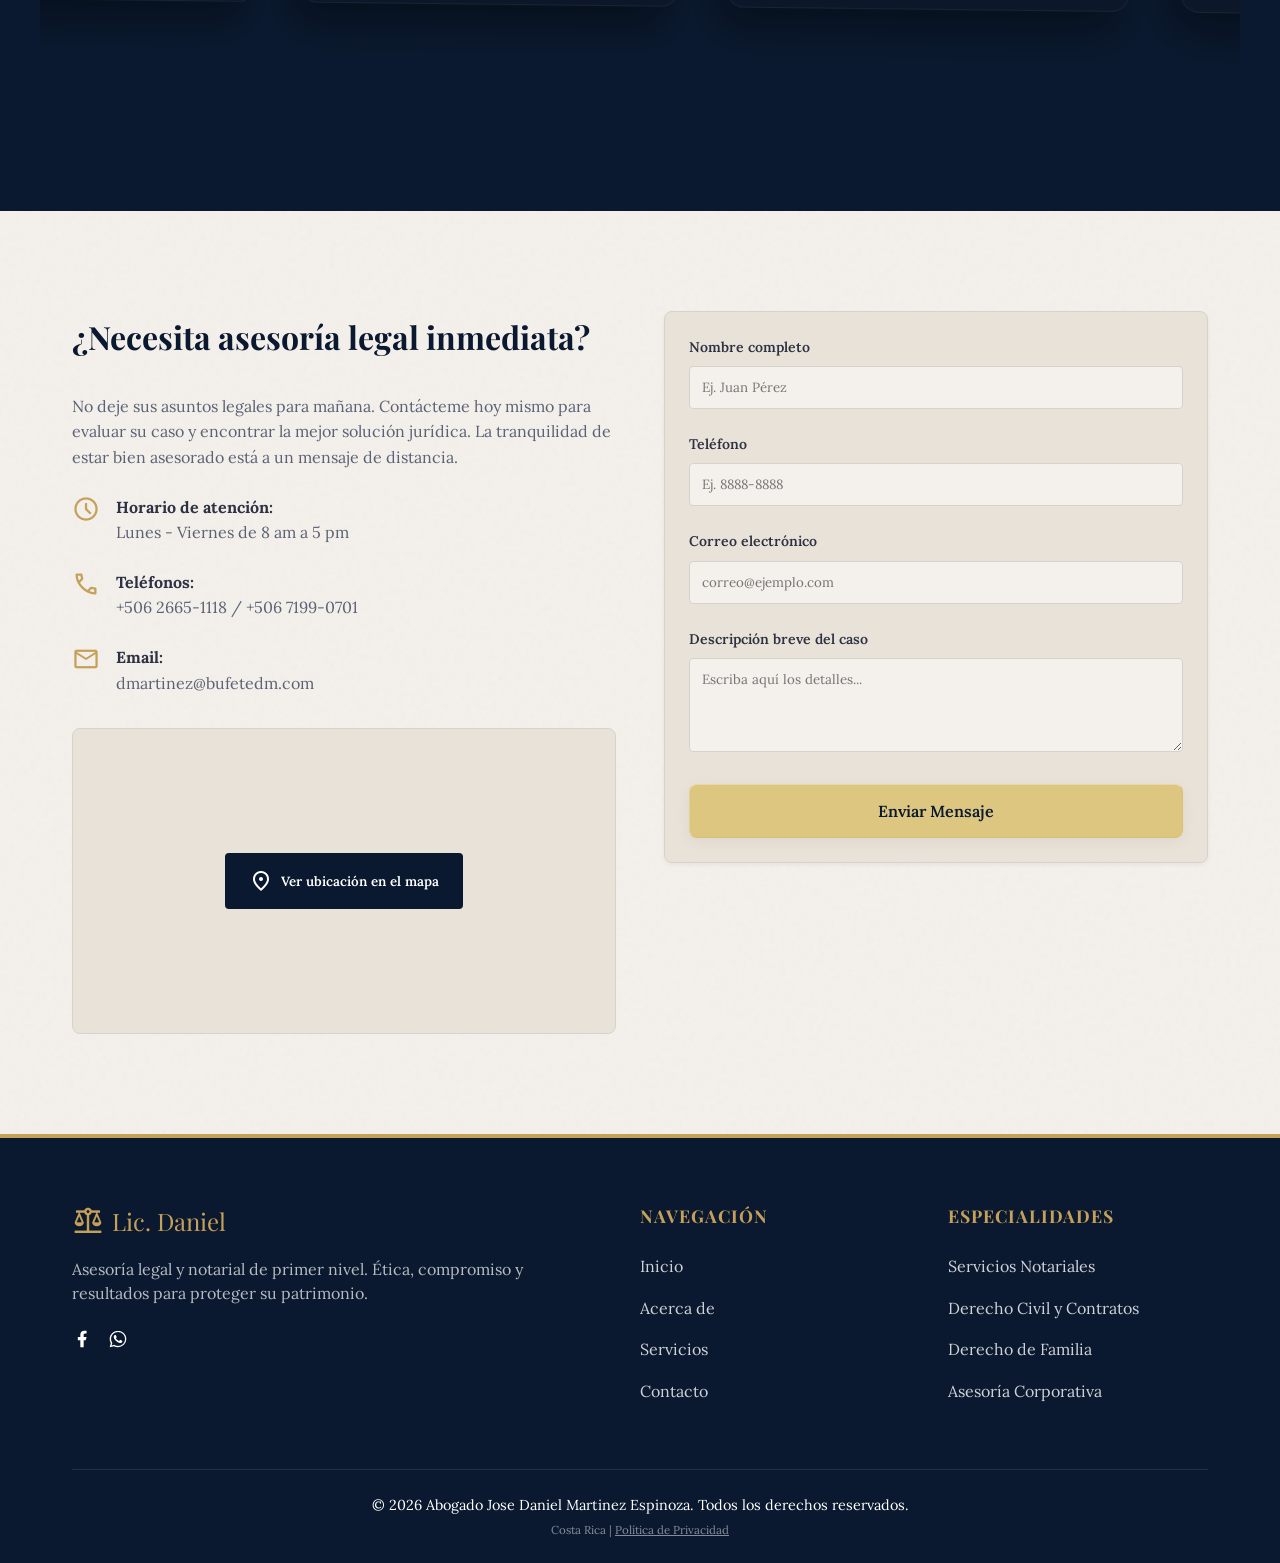
==== commit d65dac41: "Corregir conflicto de hover en los botones que causaba que el texto se volviera dorado y se camuflar" ====
--- a/index.html
+++ b/index.html
@@ -28,7 +28,7 @@
         href="https://fonts.googleapis.com/css2?family=Material+Symbols+Outlined:opsz,wght,FILL,GRAD@24,400,0..1,0" />
 
     <!-- CSS -->
-    <link rel="stylesheet" href="css/styles.css?v=43">
+    <link rel="stylesheet" href="css/styles.css?v=44">
 </head>
 
 <body>
--- a/css/styles.css
+++ b/css/styles.css
@@ -180,6 +180,7 @@
     background: rgba(212, 175, 55, 0.25);
     transform: translateY(-2px);
     box-shadow: 0 6px 20px rgba(212, 175, 55, 0.15);
+    color: var(--color-btn-text);
 }
 
 .btn--primary {
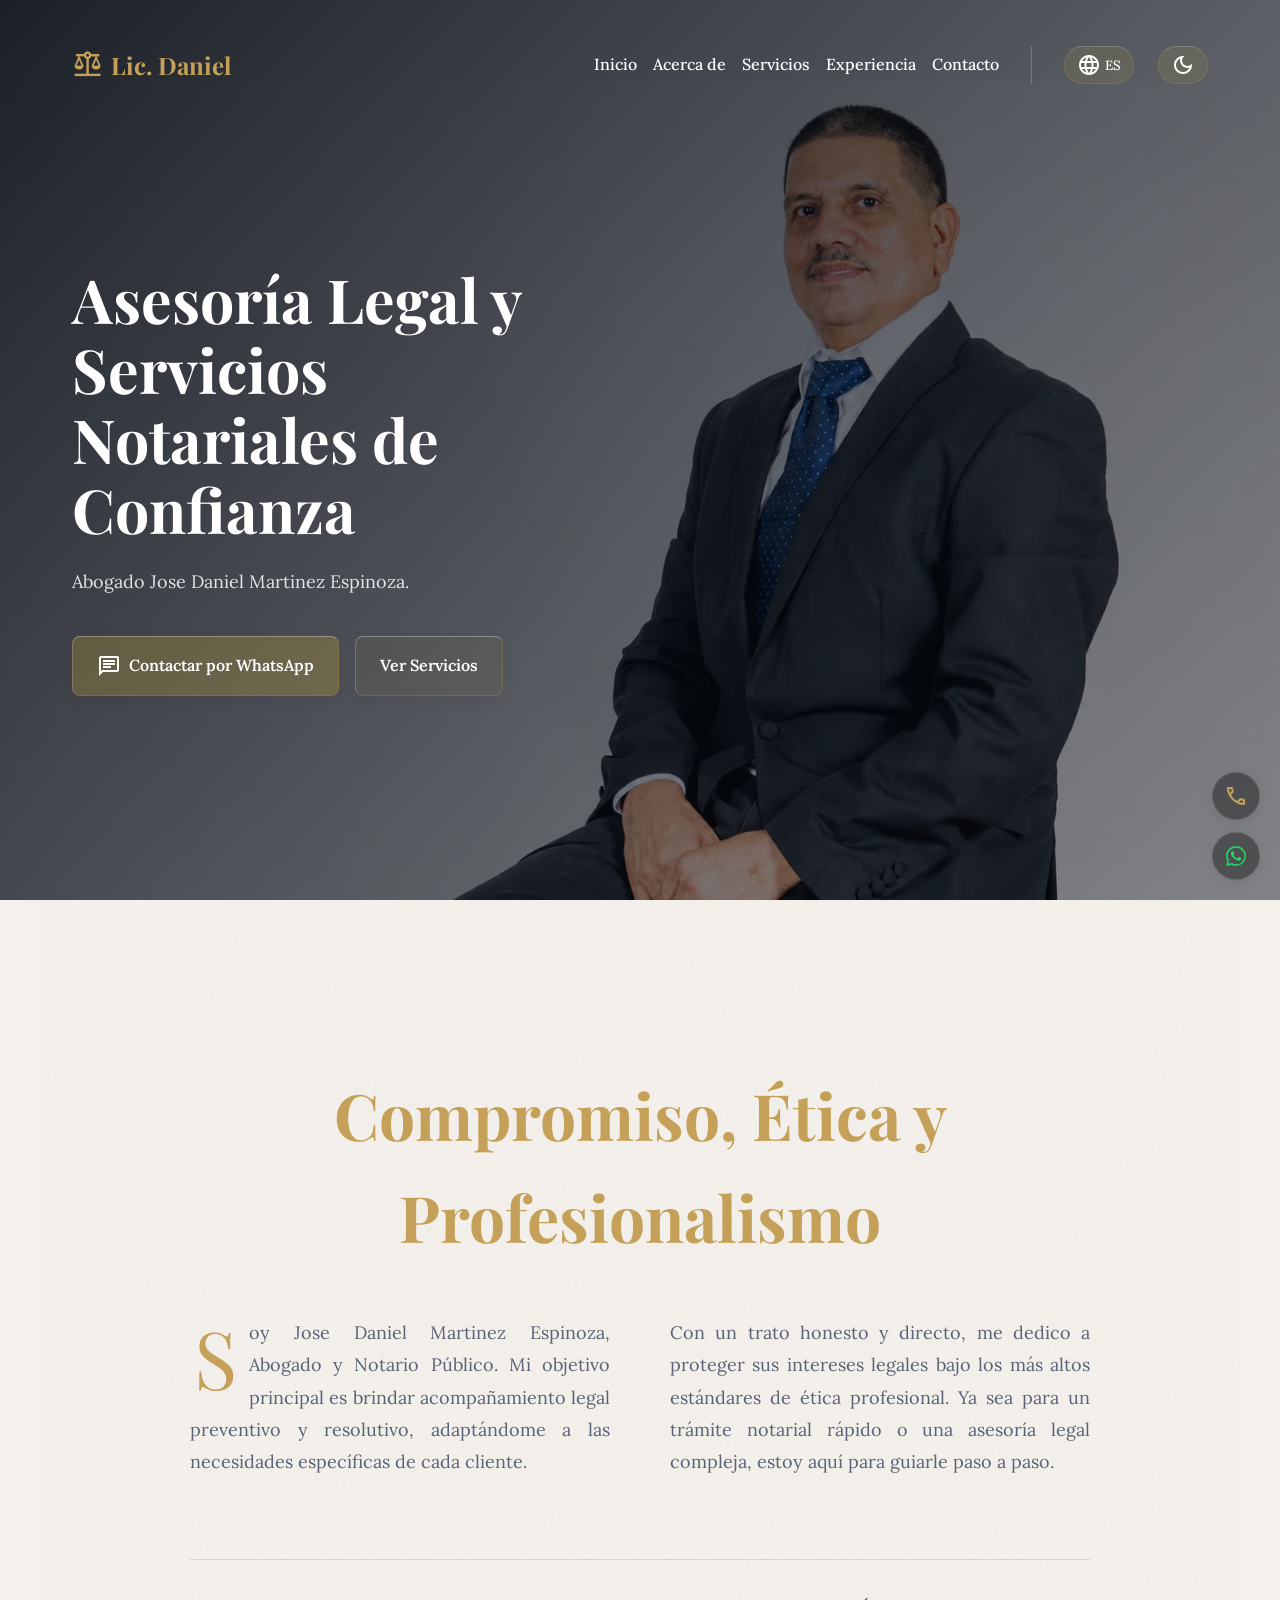
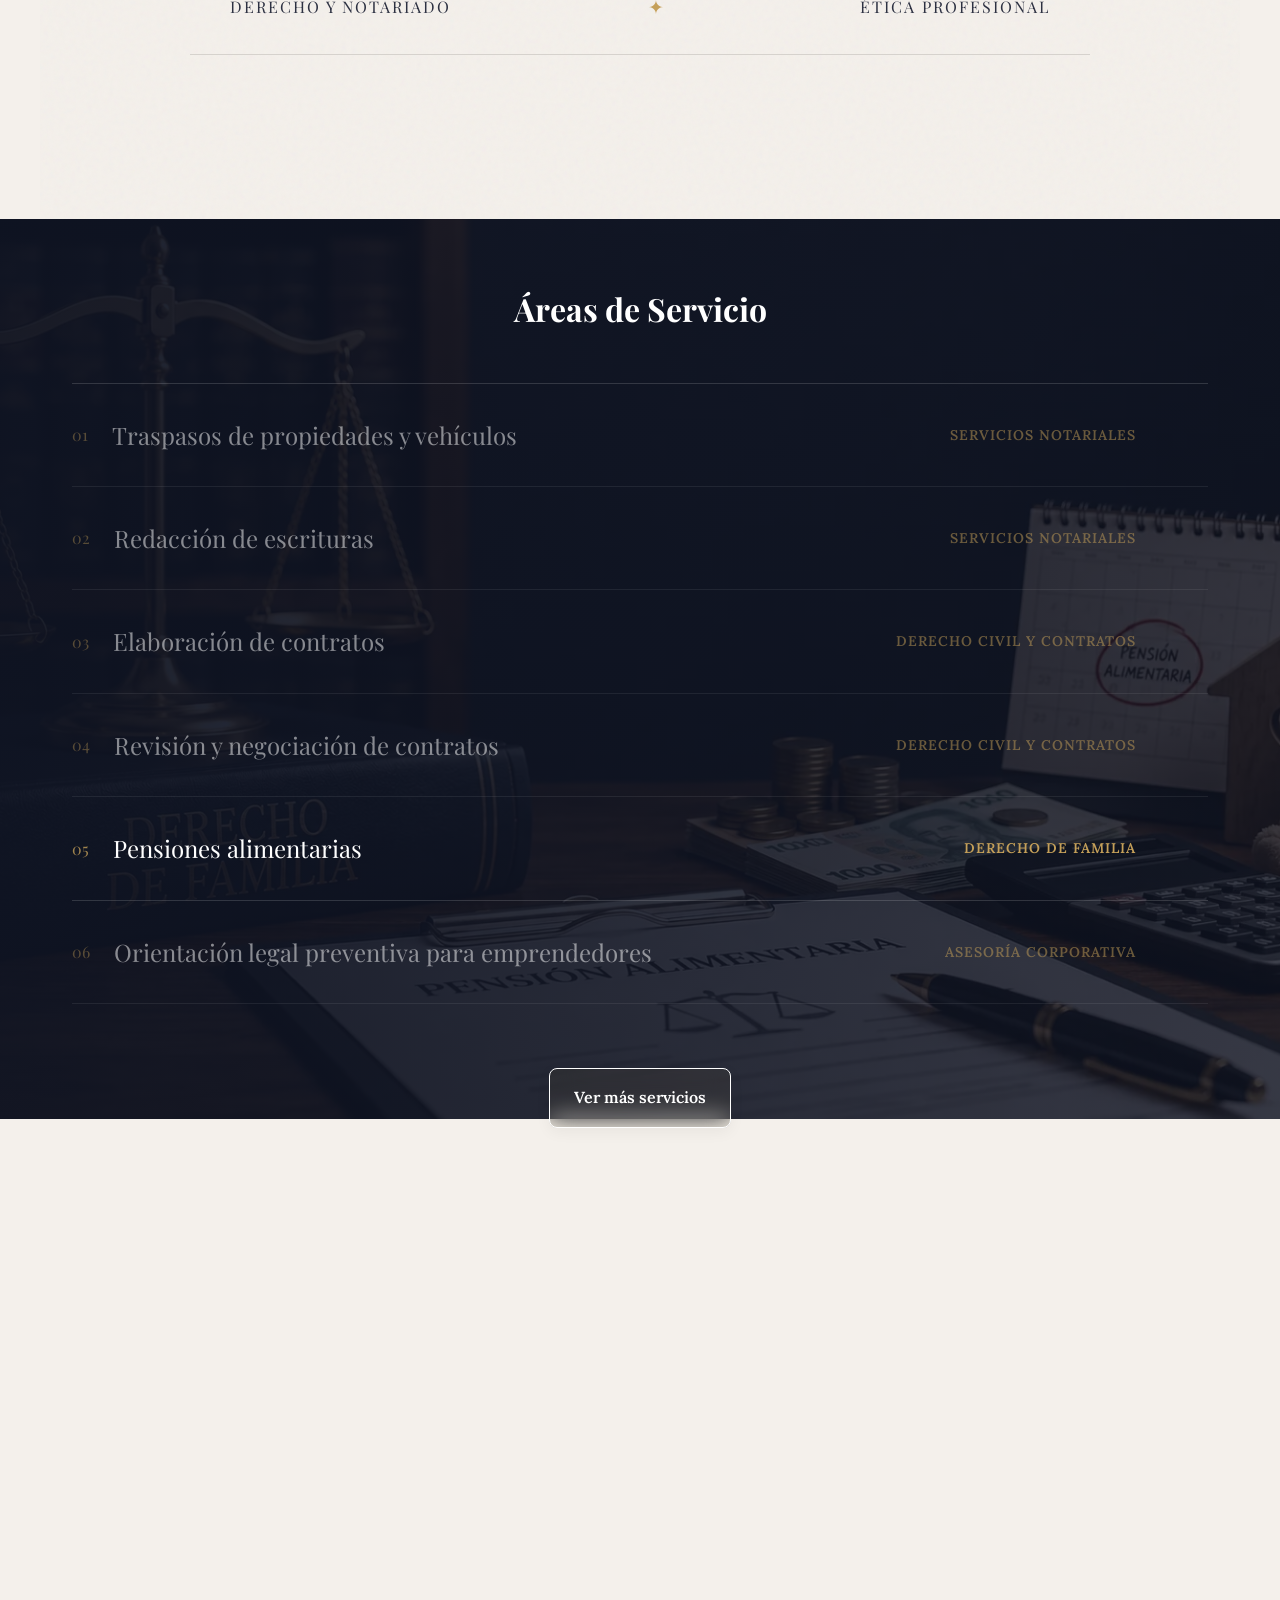
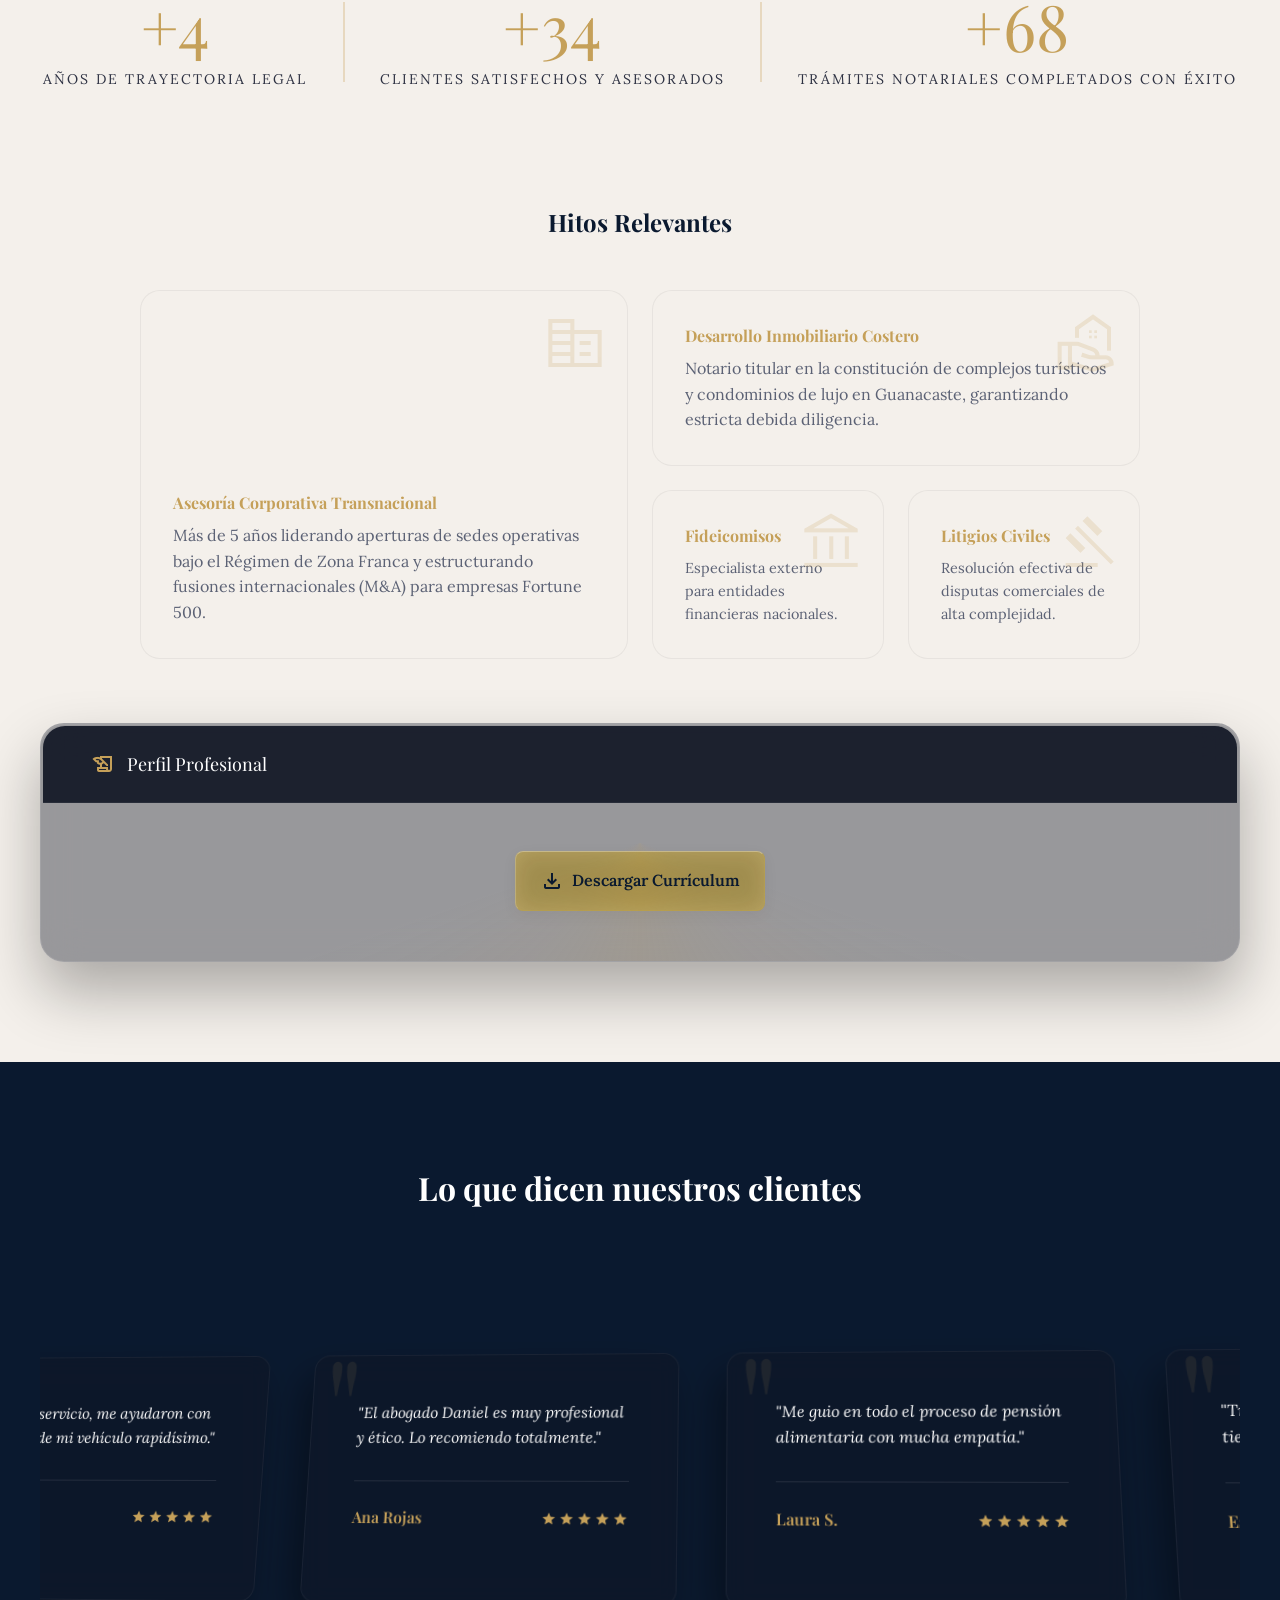
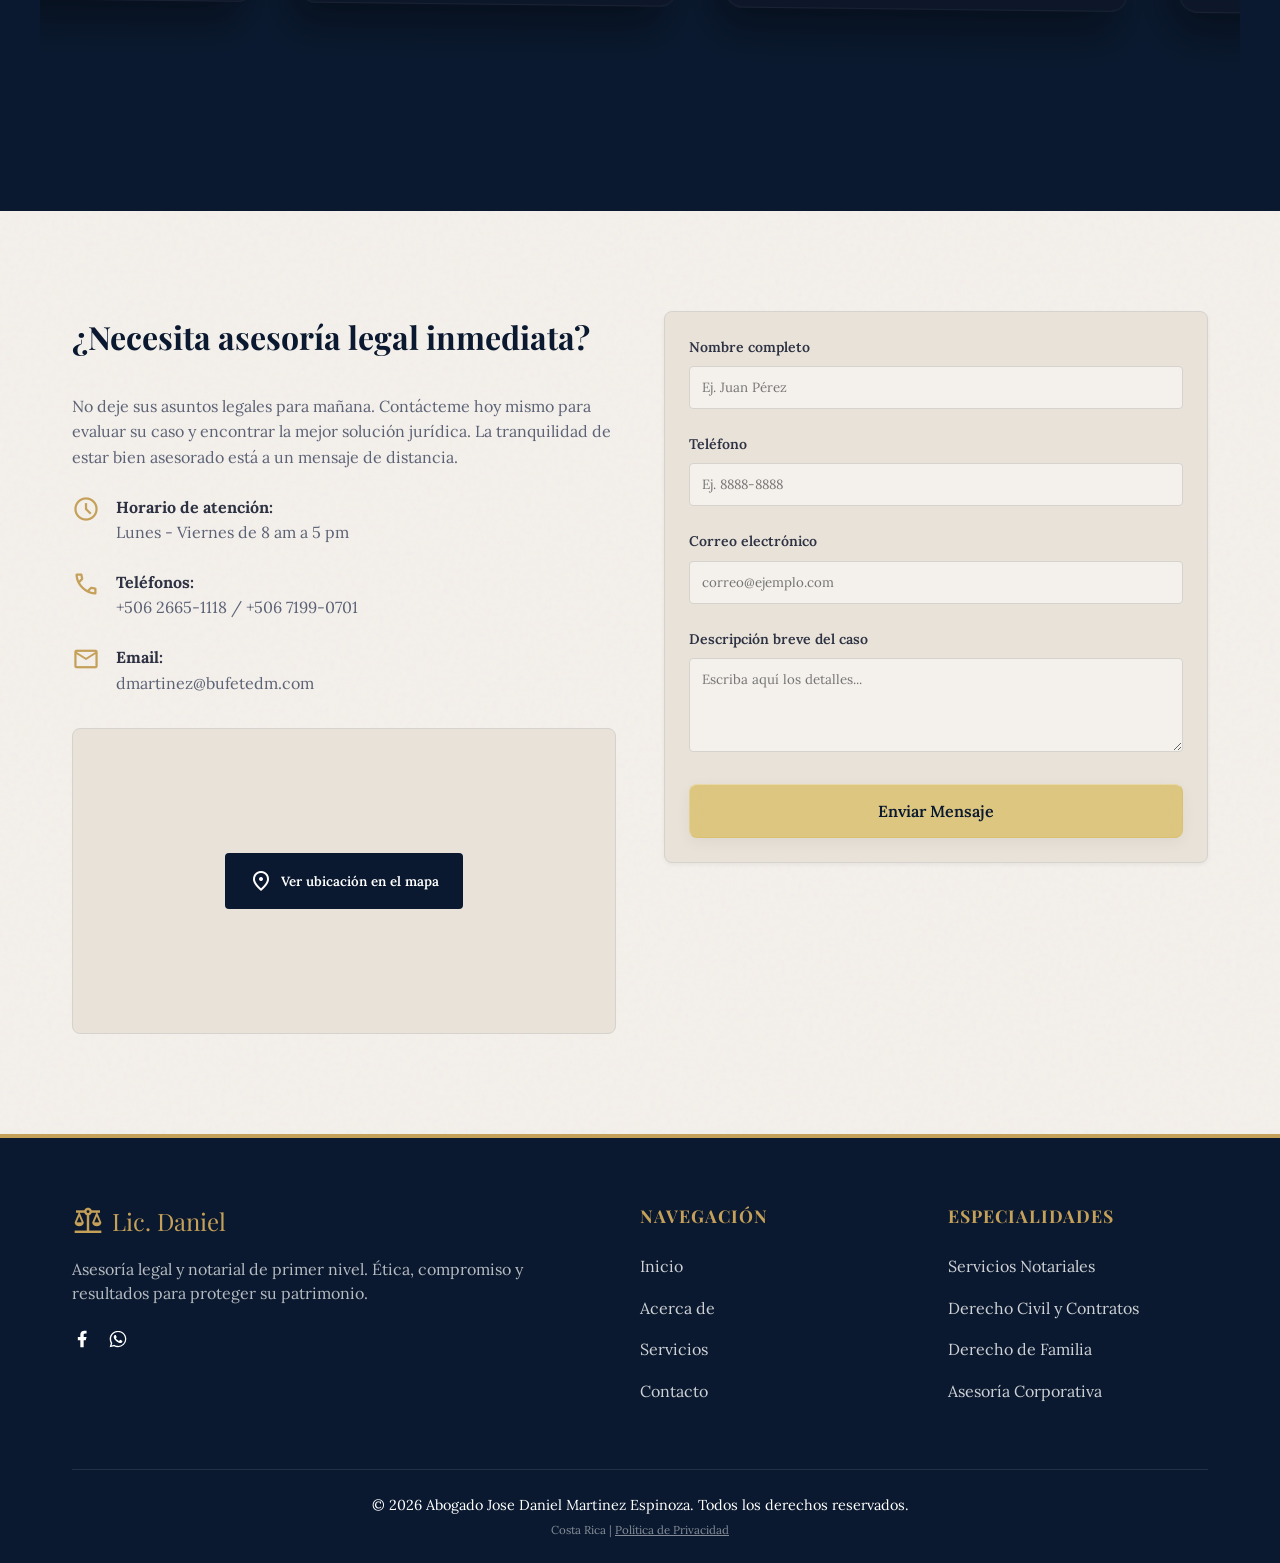
==== commit 1d7b31fb: "Corregir el color de los subtitulos en la politica de privacidad para adaptarse al modo oscuro y evi" ====
--- a/index.html
+++ b/index.html
@@ -28,7 +28,7 @@
         href="https://fonts.googleapis.com/css2?family=Material+Symbols+Outlined:opsz,wght,FILL,GRAD@24,400,0..1,0" />
 
     <!-- CSS -->
-    <link rel="stylesheet" href="css/styles.css?v=44">
+    <link rel="stylesheet" href="css/styles.css?v=45">
 </head>
 
 <body>
--- a/css/styles.css
+++ b/css/styles.css
@@ -535,6 +535,15 @@
 
 .editorial__content p {
     margin-bottom: var(--spacing-lg);
+}
+
+.editorial__content h1,
+.editorial__content h2,
+.editorial__content h3,
+.editorial__content h4,
+.editorial__content h5,
+.editorial__content h6 {
+    text-align: left; /* Evitar que text-align: justify separe las letras en los titulos */
 }
 
 /* El drop-cap solo se activará en pantallas más grandes para evitar bugs de WebKit en móviles */
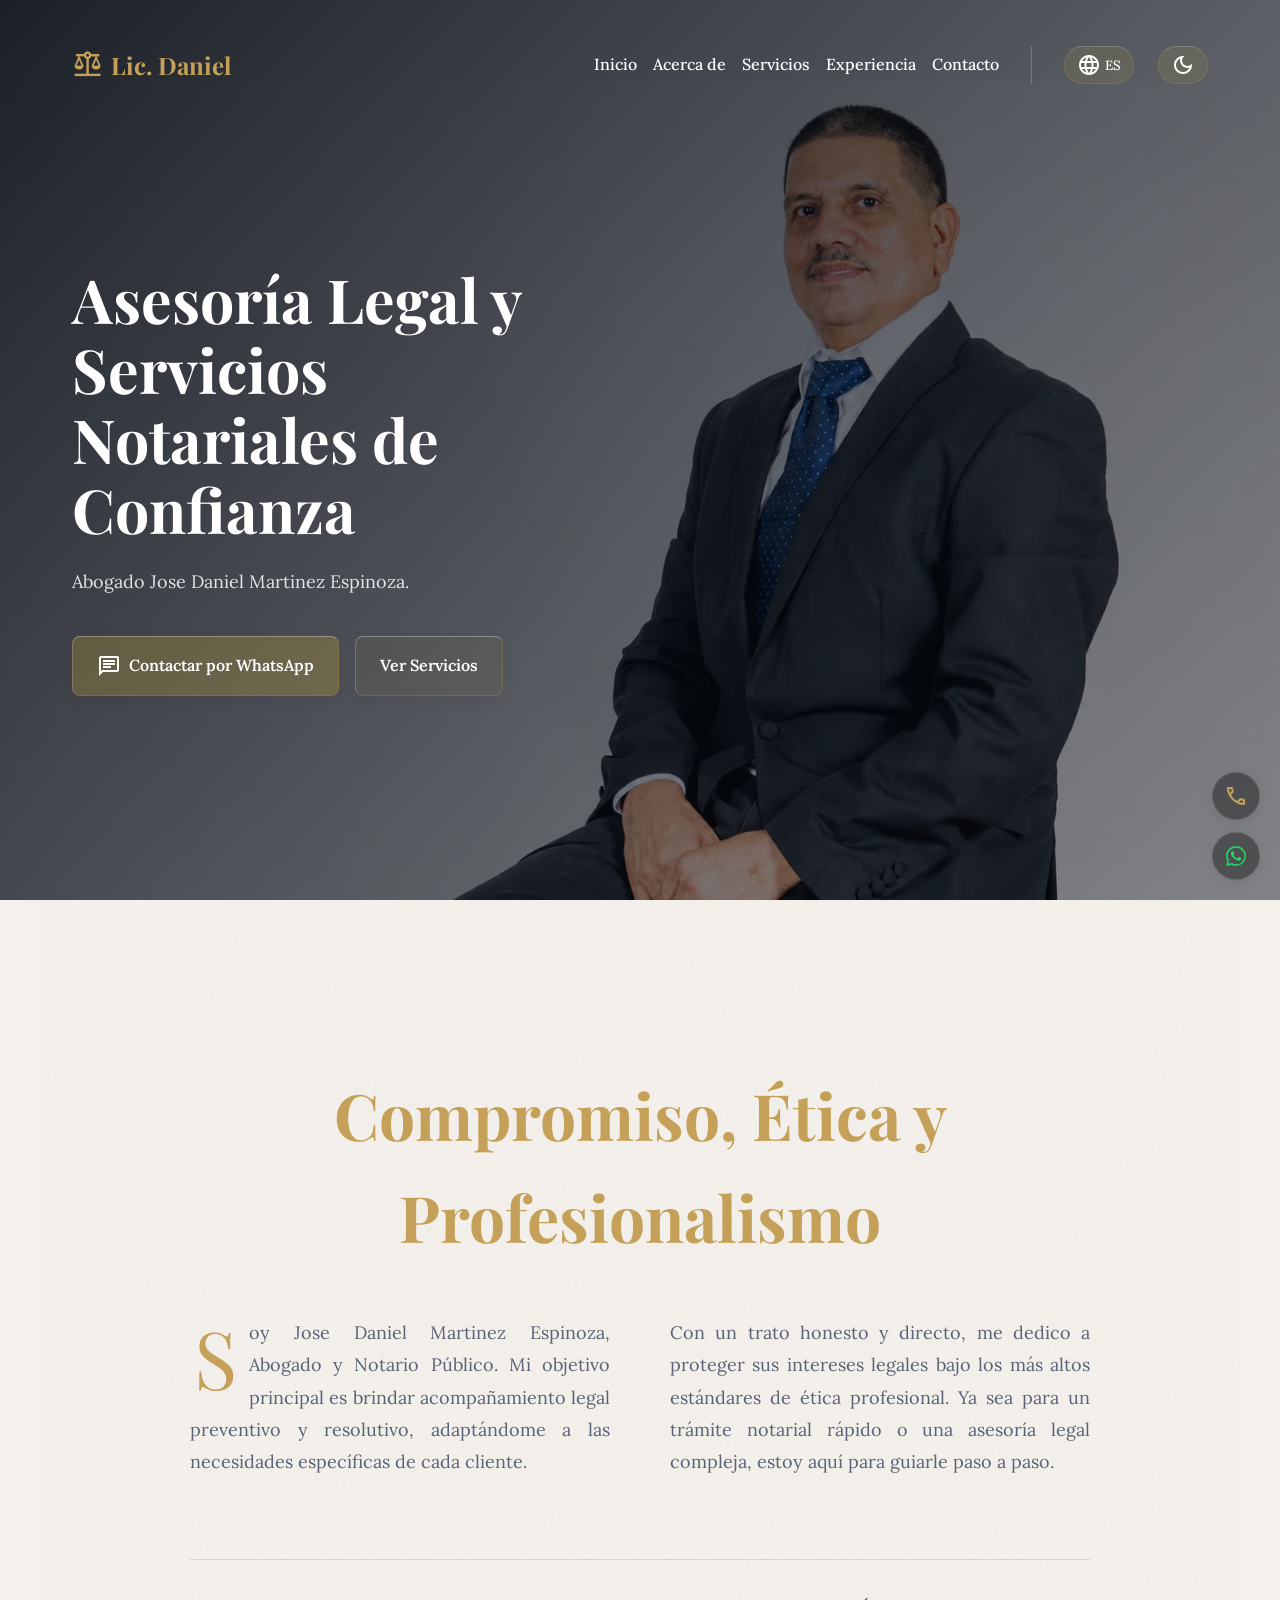
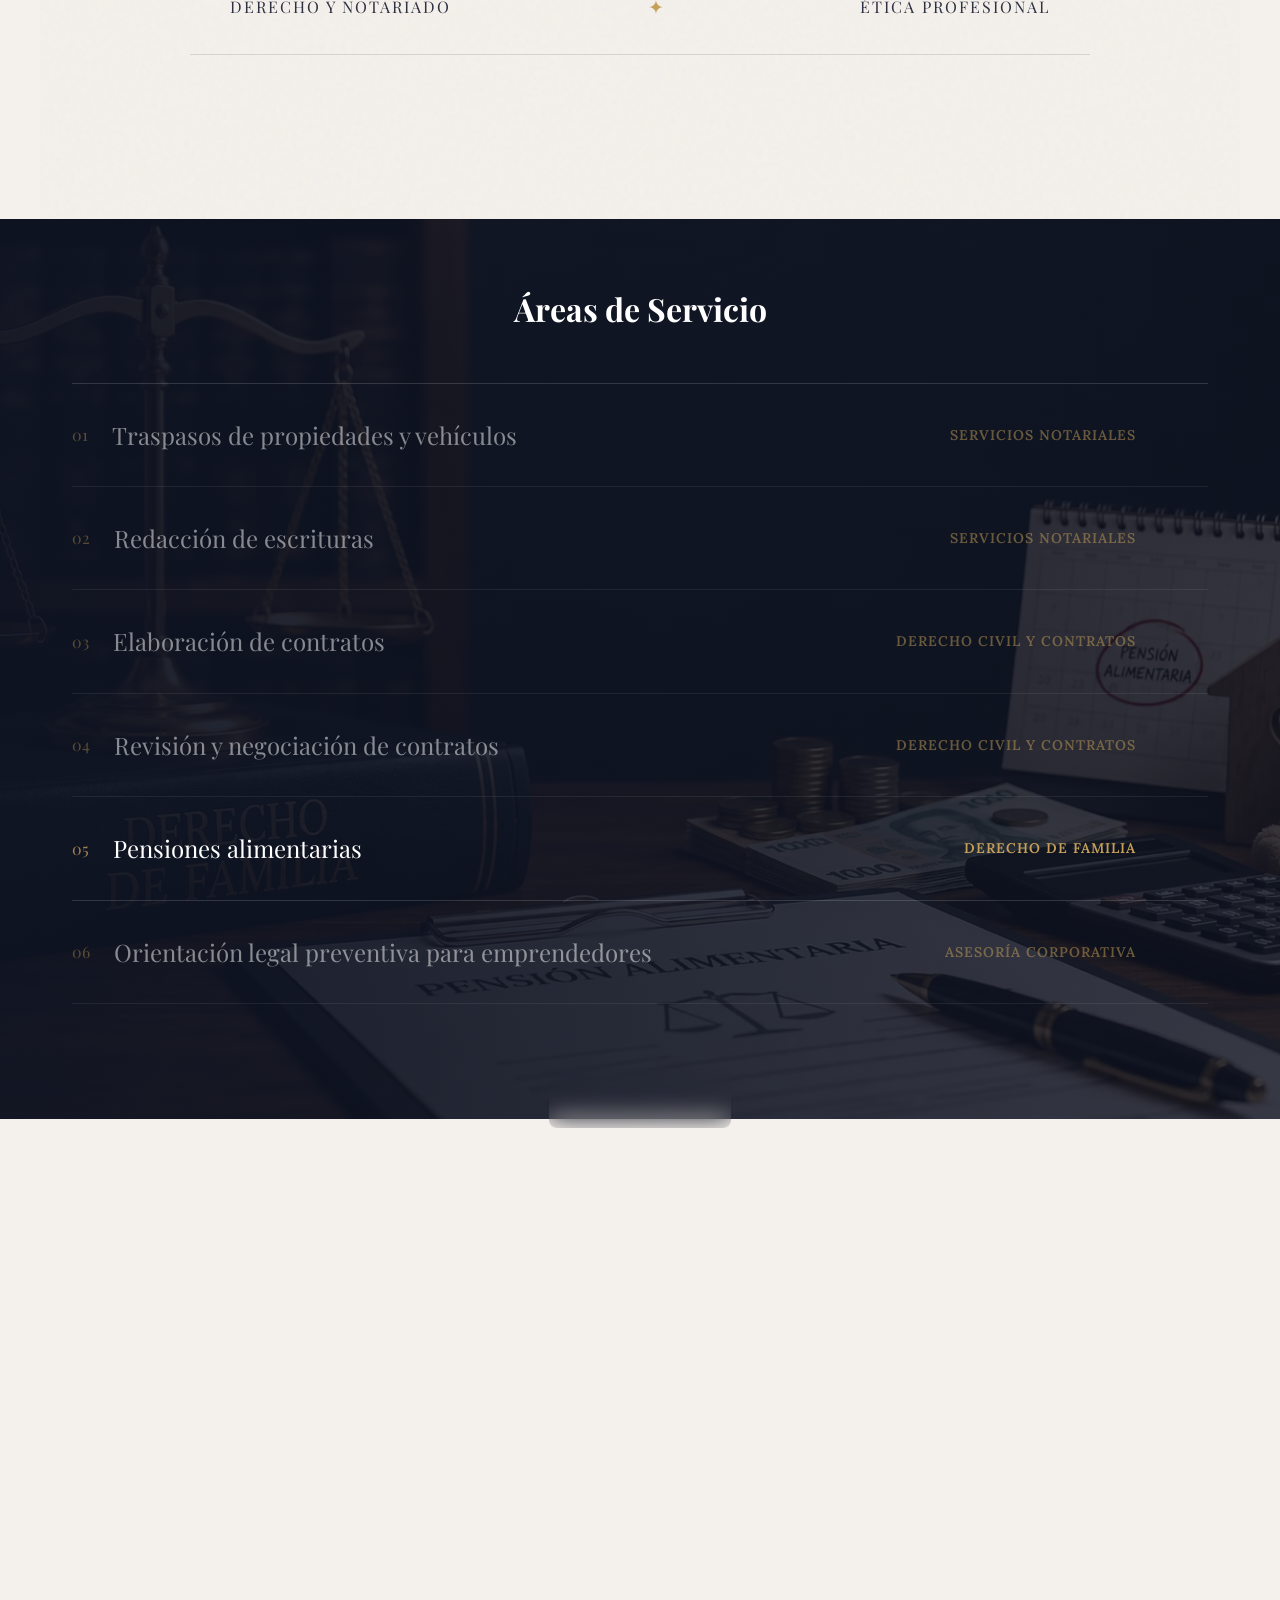
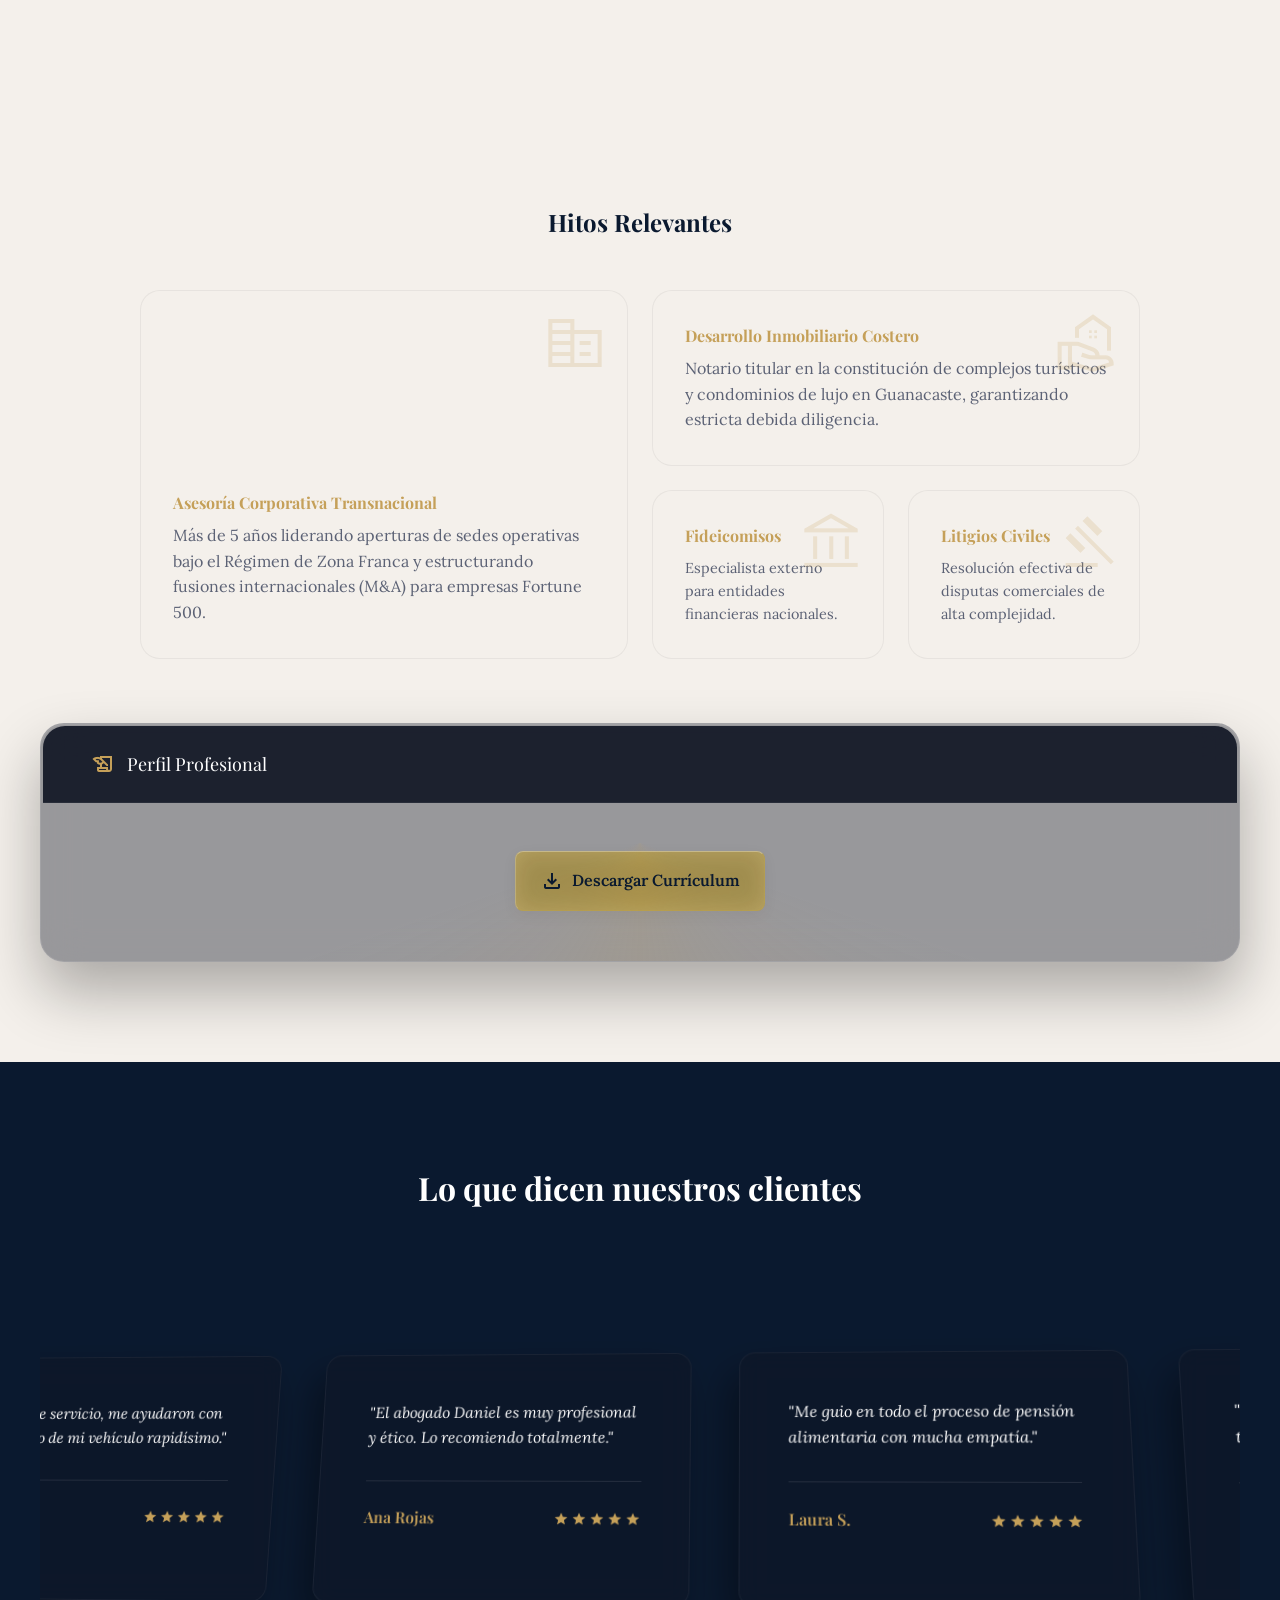
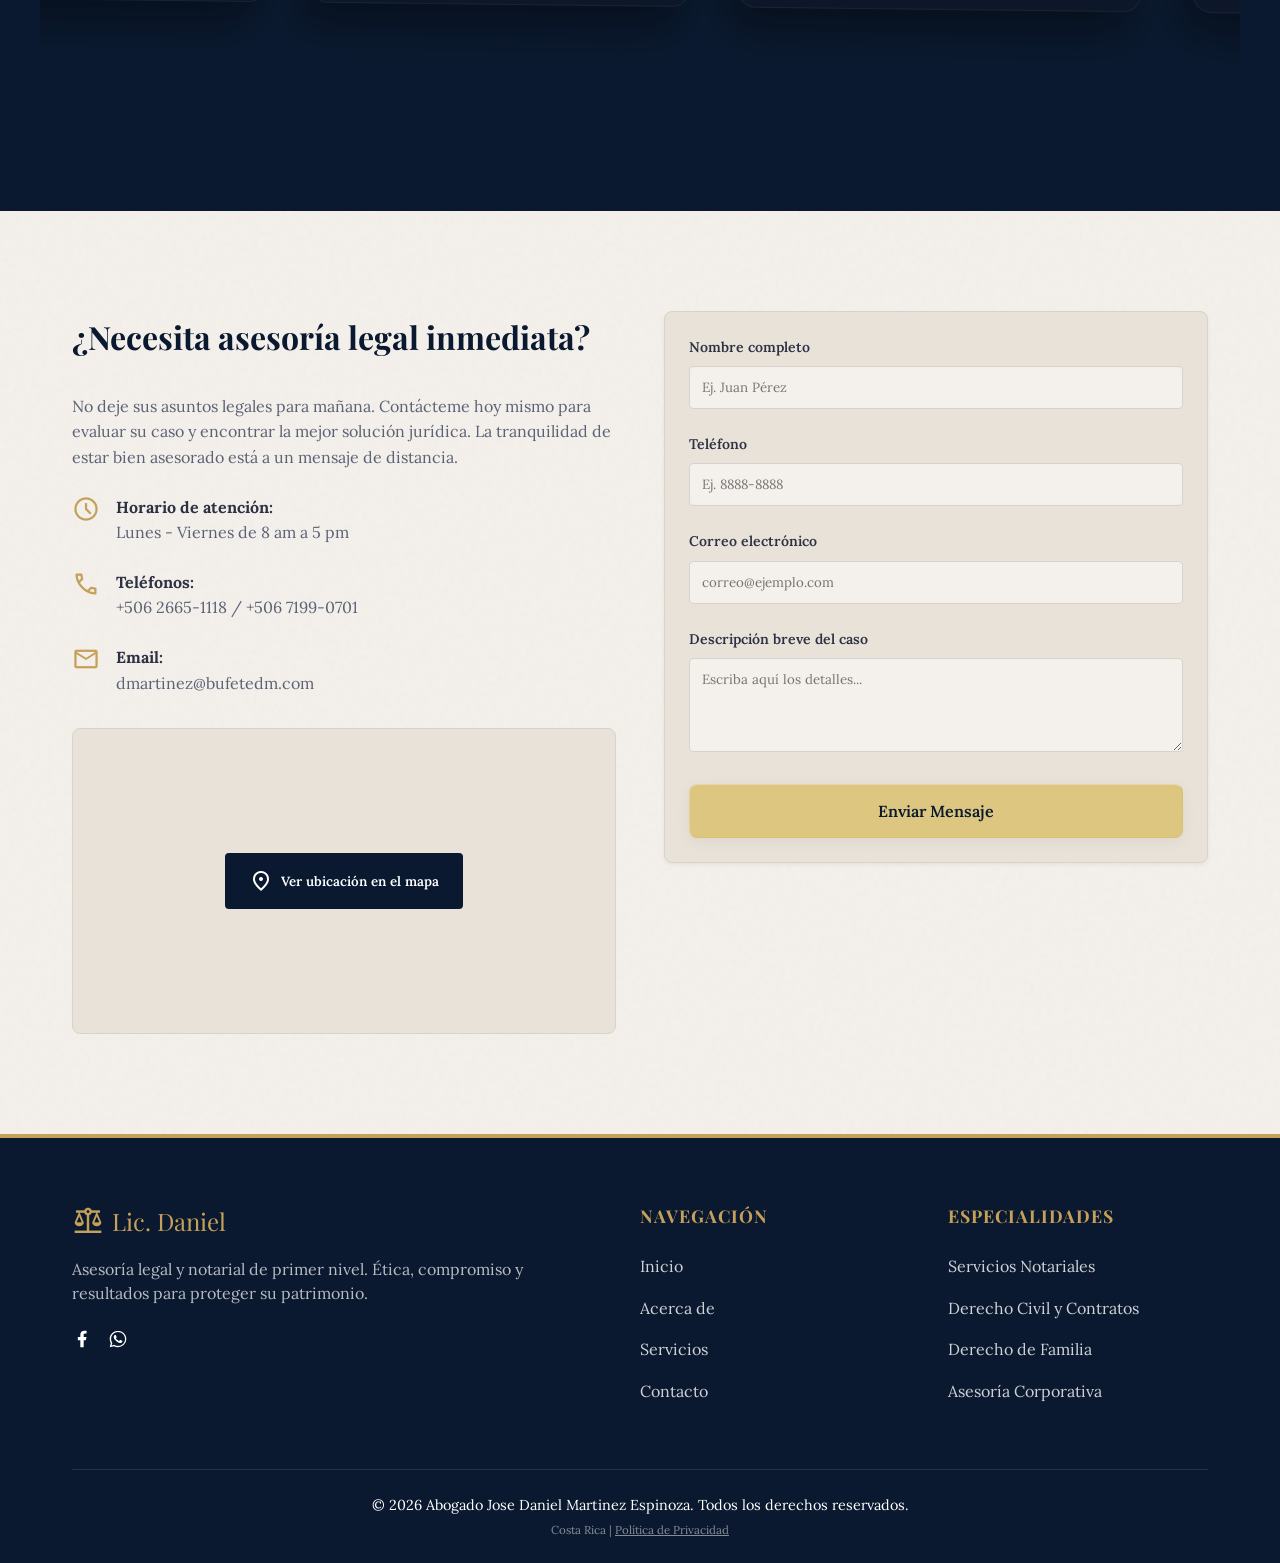
==== commit 364e62e8: "Agrupar los botones de filtro en celulares usando un boton desplegable de Filtrar para ahorrar espac" ====
--- a/index.html
+++ b/index.html
@@ -28,7 +28,7 @@
         href="https://fonts.googleapis.com/css2?family=Material+Symbols+Outlined:opsz,wght,FILL,GRAD@24,400,0..1,0" />
 
     <!-- CSS -->
-    <link rel="stylesheet" href="css/styles.css?v=45">
+    <link rel="stylesheet" href="css/styles.css?v=46">
 </head>
 
 <body>
--- a/css/styles.css
+++ b/css/styles.css
@@ -1405,10 +1405,47 @@
     box-shadow: 0 0 0 2px rgba(212, 175, 55, 0.2);
 }
 
+.filters-header {
+    display: flex;
+    gap: var(--spacing-md);
+    width: 100%;
+    align-items: center;
+}
+
+.search-bar {
+    flex: 1;
+}
+
+.filter-toggle-btn {
+    display: flex;
+    align-items: center;
+    gap: 8px;
+    padding: 12px 16px;
+    background-color: var(--color-bg);
+    border: 1px solid var(--color-border);
+    color: var(--color-text);
+    border-radius: var(--radius-sm);
+    font-family: var(--font-primary);
+    font-size: var(--text-md);
+    cursor: pointer;
+    transition: all var(--transition-fast);
+}
+
+.filter-toggle-btn:hover {
+    border-color: var(--color-accent);
+    color: var(--color-accent);
+}
+
 .filter-buttons {
-    display: flex;
+    display: none; /* Oculto por defecto en mobile */
     flex-wrap: wrap;
     gap: var(--spacing-sm);
+    width: 100%;
+    margin-top: var(--spacing-sm);
+}
+
+.filter-buttons.is-open {
+    display: flex; /* Se muestra al hacer toggle */
     justify-content: center;
 }
 
@@ -1622,6 +1659,20 @@
         align-items: center;
     }
     
+    .filters-header {
+        width: auto;
+    }
+    
+    .filter-toggle-btn {
+        display: none; /* Ocultar toggle en desktop */
+    }
+    
+    .filter-buttons {
+        display: flex; /* Mostrar siempre en desktop */
+        margin-top: 0;
+        width: auto;
+    }
+    
     .search-input {
         width: 300px;
     }
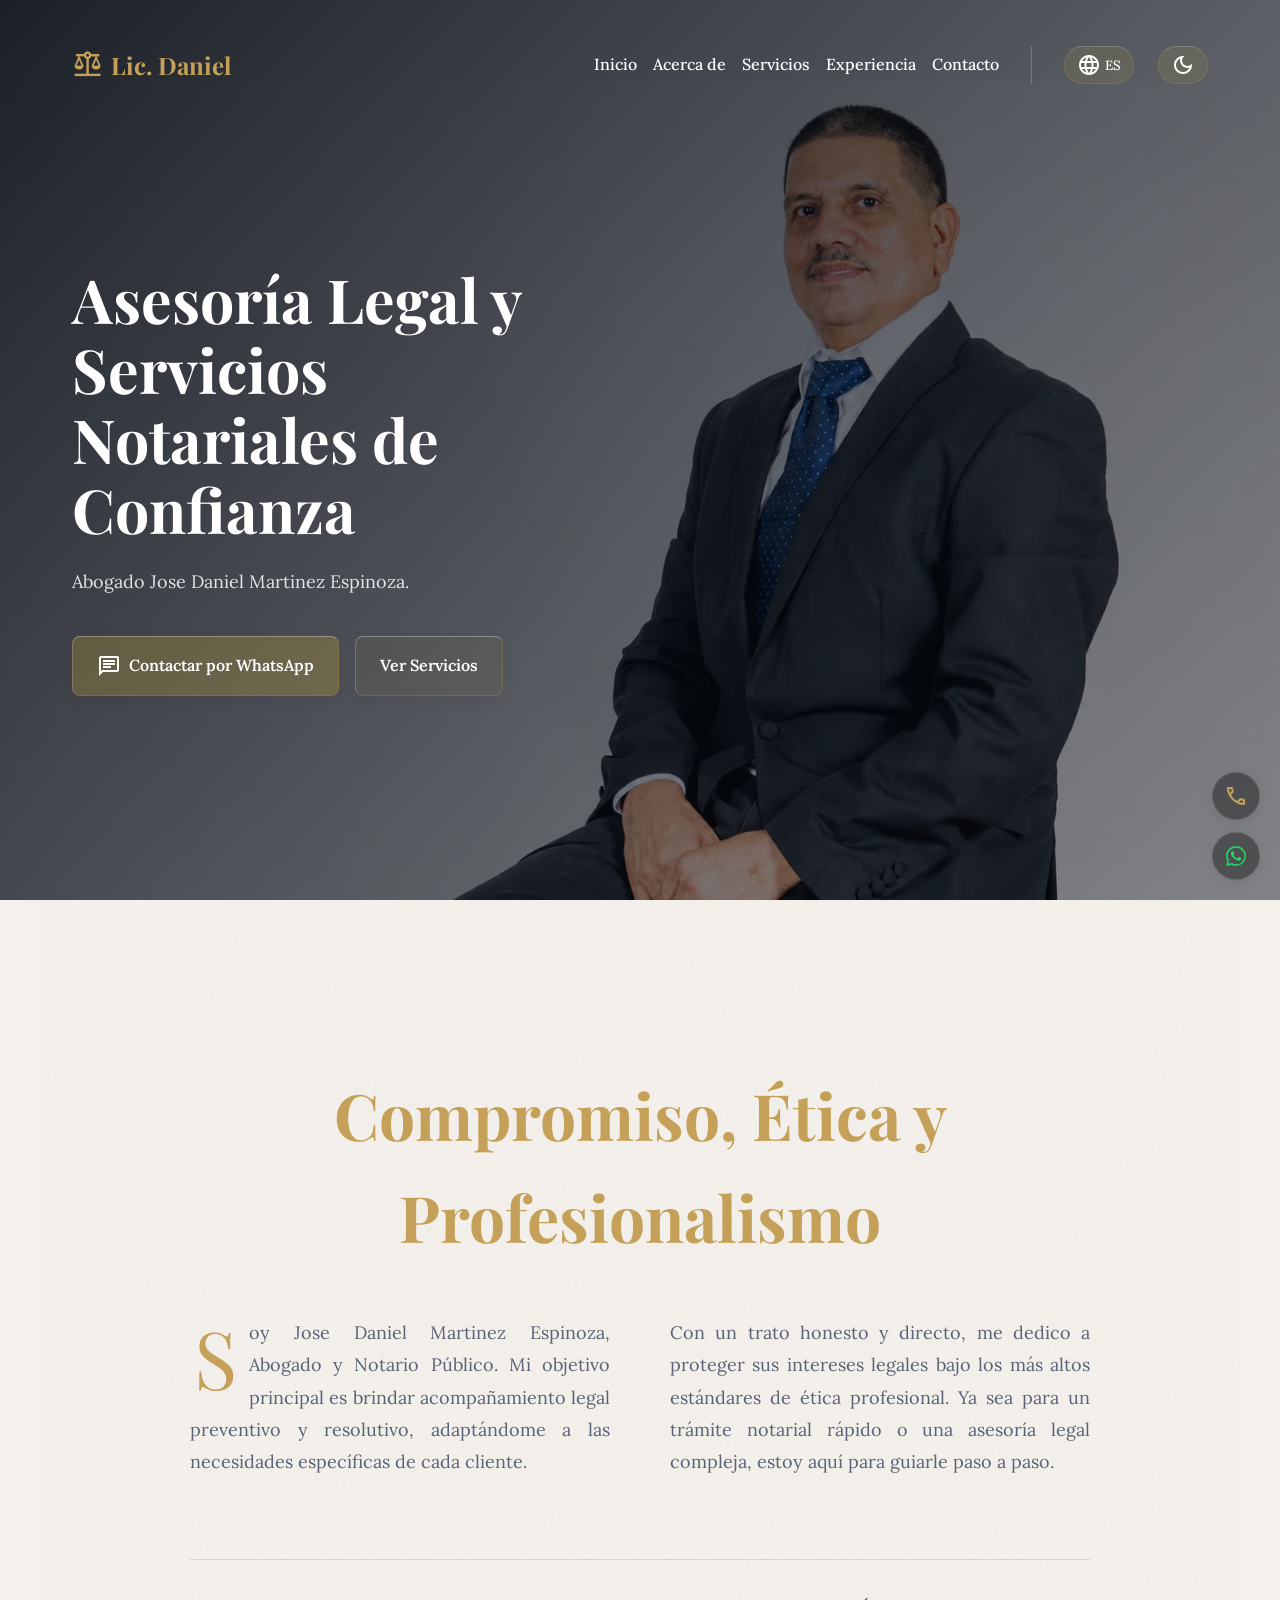
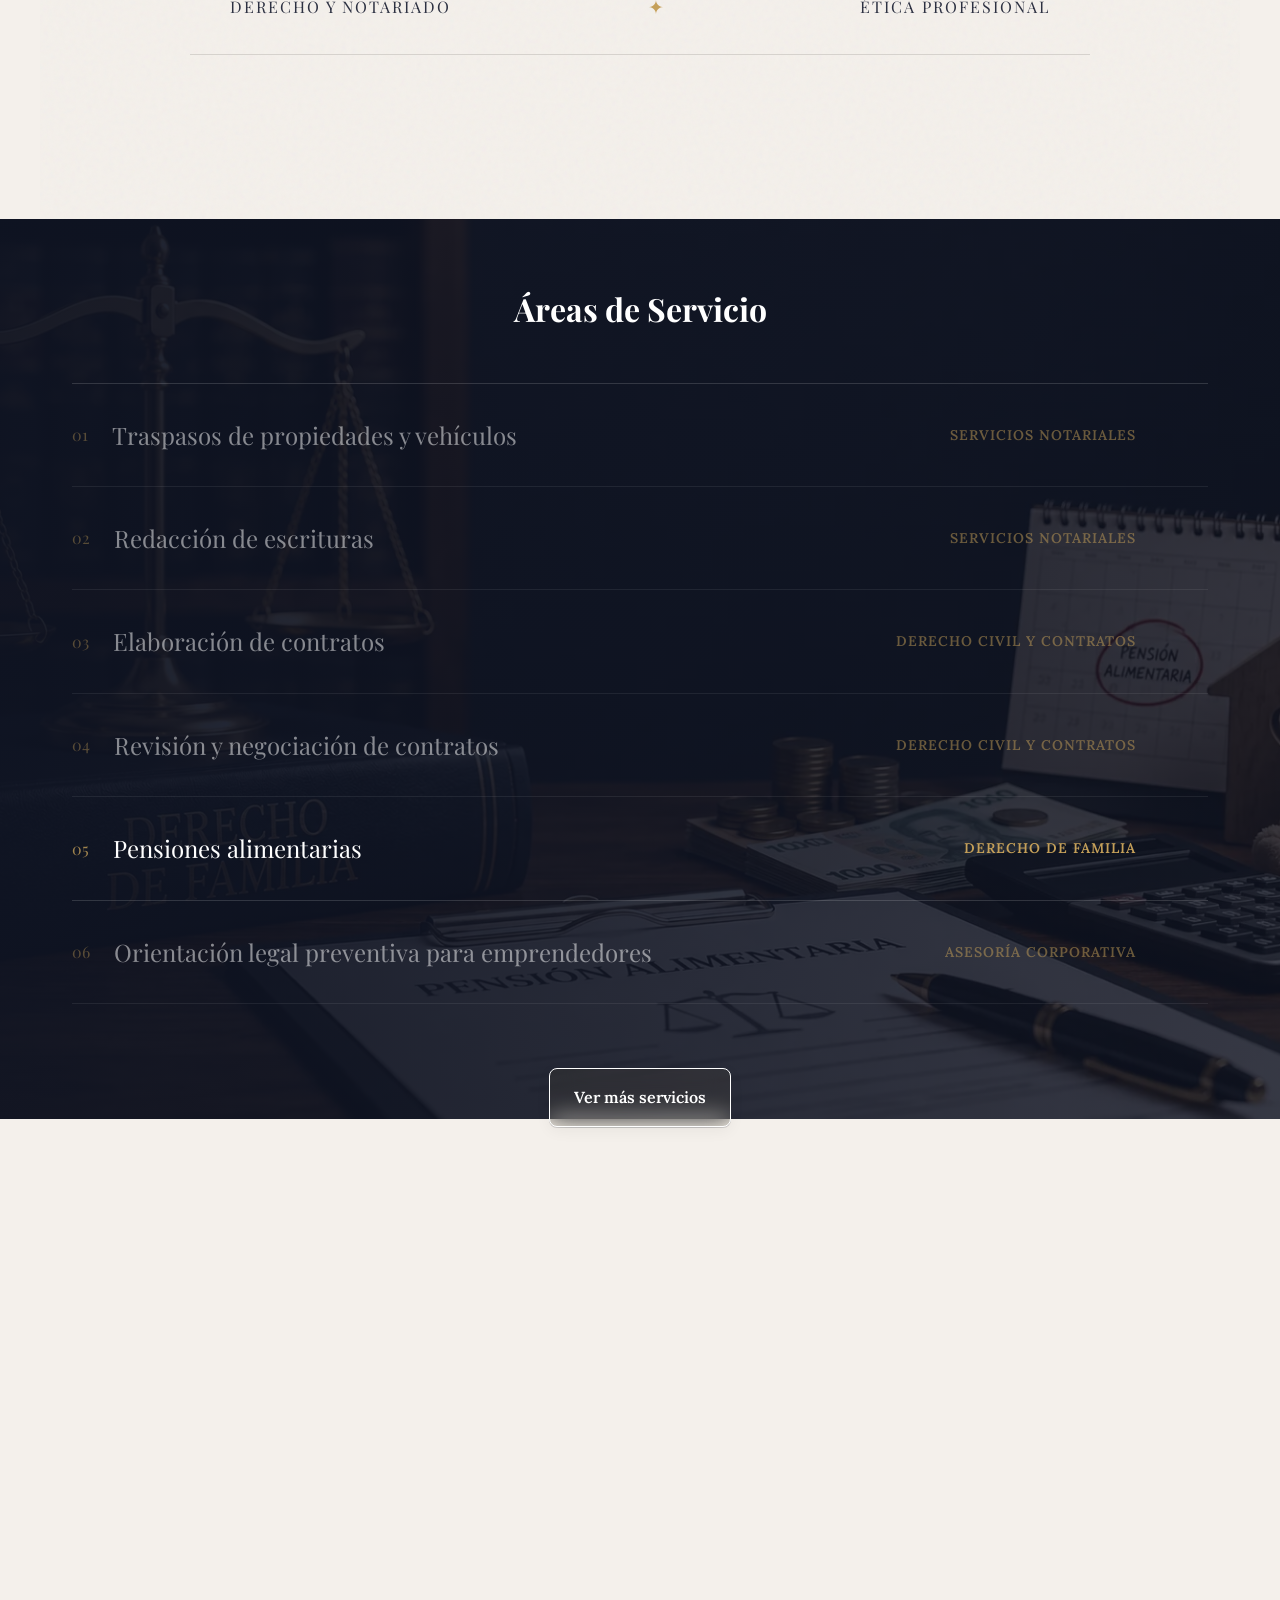
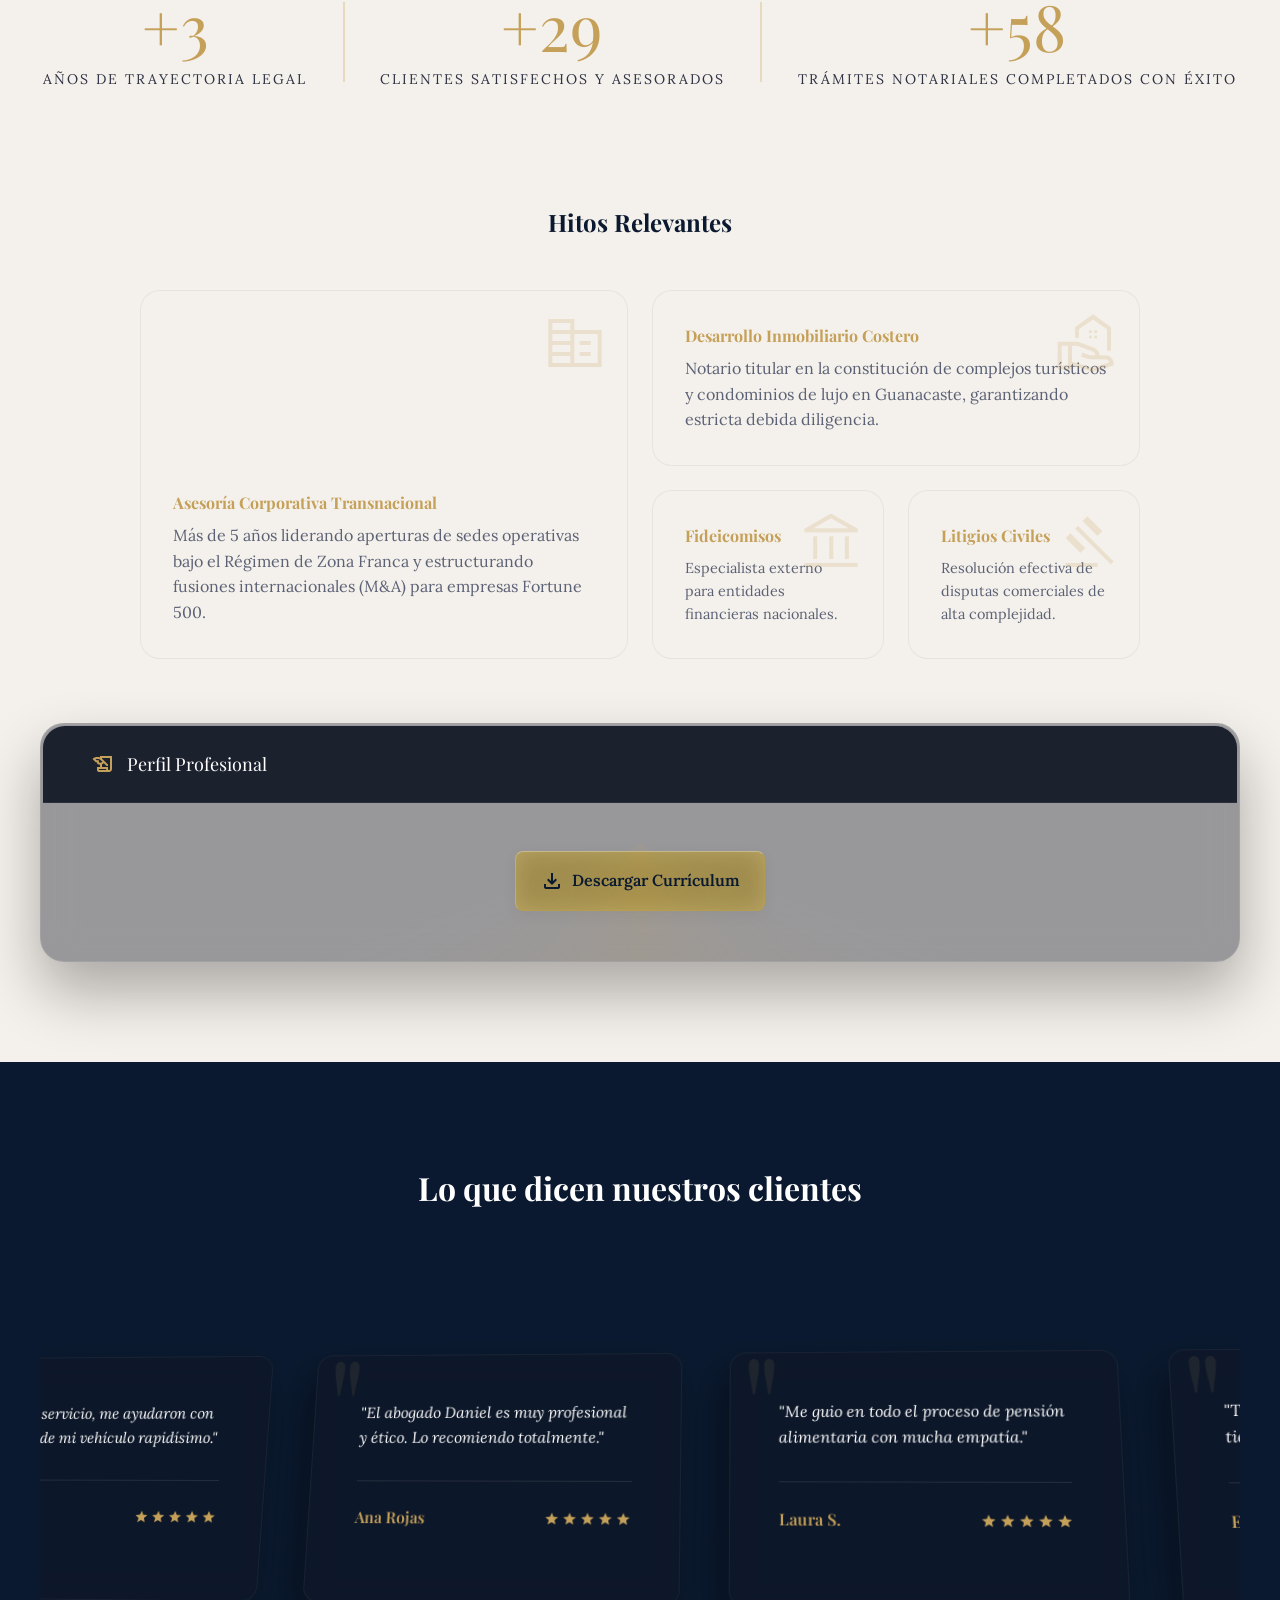
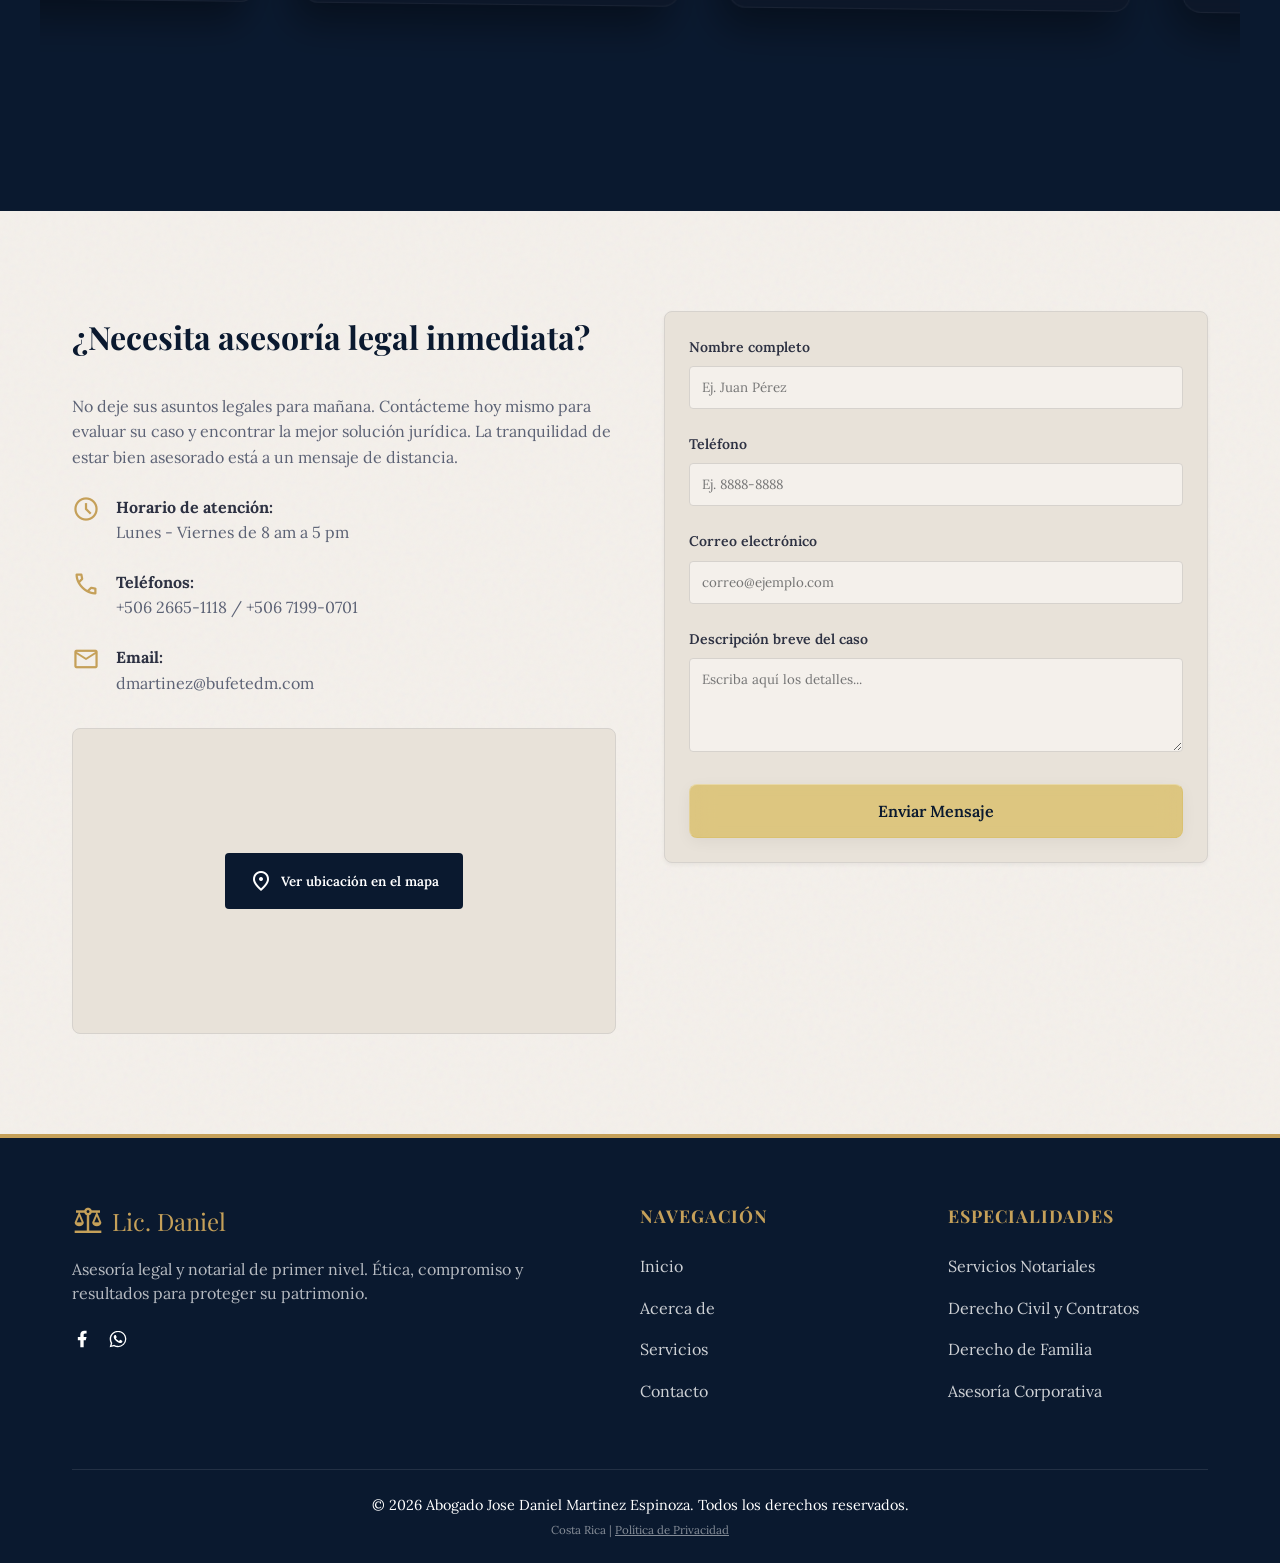
==== commit 579d6f02: "Solucionar problema de traduccion dinamica agregando atributos data-i18n a los elementos de servicio" ====
--- a/index.html
+++ b/index.html
@@ -28,7 +28,7 @@
         href="https://fonts.googleapis.com/css2?family=Material+Symbols+Outlined:opsz,wght,FILL,GRAD@24,400,0..1,0" />
 
     <!-- CSS -->
-    <link rel="stylesheet" href="css/styles.css?v=46">
+    <link rel="stylesheet" href="css/styles.css?v=47">
 </head>
 
 <body>
